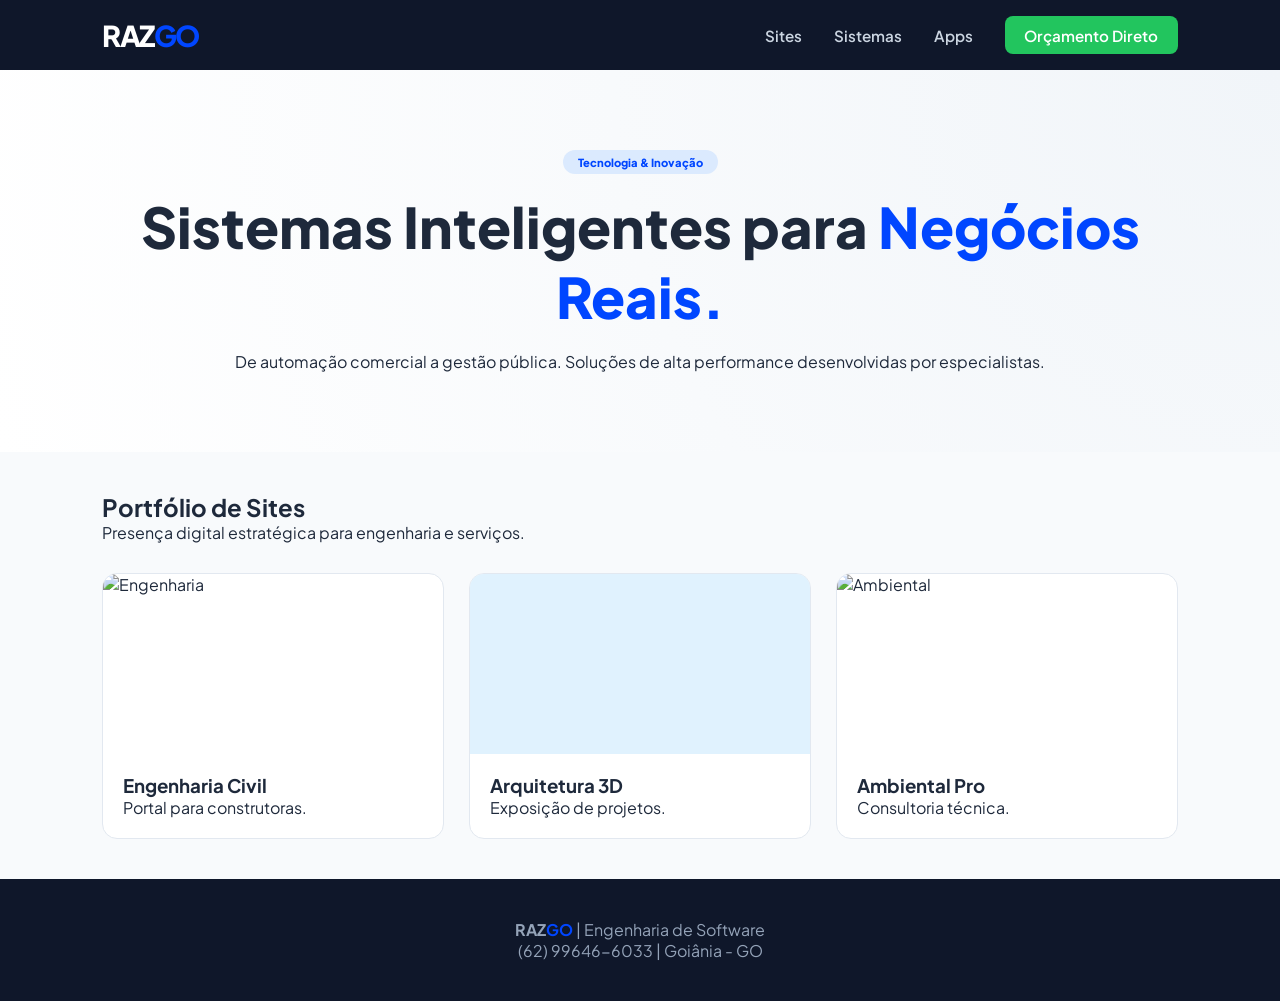
==== index.html @ 787a382e "feat: initial release RAZGO portal com logo branco/azul e menu mobile" ====
<!DOCTYPE html>
<html lang="pt-br">
<head>
    <meta charset="UTF-8">
    <meta name="viewport" content="width=device-width, initial-scale=1.0">
    <title>RAZGO | Engenharia de Software & Soluções Digitais</title>
    
    <link rel="stylesheet" href="style.css">
    <link href="https://fonts.googleapis.com/css2?family=Plus+Jakarta+Sans:wght@400;700;800&display=swap" rel="stylesheet">
    <link rel="icon" type="image/svg+xml" href="favicon.svg">
    <script src="https://unpkg.com/lucide@latest"></script>
</head>
<body>

    <div class="overlay" id="overlay"></div>

    <nav class="navbar">
        <div class="logo">RAZ<span>GO</span></div>
        
        <button class="menu-btn" id="menu-btn">
            <i data-lucide="menu"></i>
        </button>

        <div class="nav-links" id="nav-links">
            <a href="#sites">Sites</a>
            <a href="#sistemas">Sistemas</a>
            <a href="#apps">Apps</a>
            <a href="https://wa.me/5562996466033" target="_blank" class="btn-zap">Orçamento Direto</a>
        </div>
    </nav>

    <header class="hero">
        <div class="hero-content">
            <span class="badge">Tecnologia & Inovação</span>
            <h1>Sistemas Inteligentes para <span>Negócios Reais.</span></h1>
            <p>De automação comercial a gestão pública. Soluções de alta performance desenvolvidas por especialistas.</p>
        </div>
    </header>

    <main class="main-container">
        <section id="sites" class="section">
            <div class="section-header">
                <h2><i data-lucide="layout"></i> Portfólio de Sites</h2>
                <p>Presença digital estratégica para engenharia e serviços.</p>
            </div>
            <div class="portfolio-grid">
                <div class="card">
                    <div class="img-box"><img src="https://images.unsplash.com/photo-1541888946425-d81bb19480c5?w=600" alt="Engenharia"></div>
                    <div class="info"><h3>Engenharia Civil</h3><p>Portal para construtoras.</p></div>
                </div>
                <div class="card">
                    <div class="img-box" style="background: #e0f2fe; display:grid; place-items:center;">
                        <i data-lucide="box" style="width:60px; height:60px; color:#0046ff; opacity:0.5;"></i>
                    </div>
                    <div class="info"><h3>Arquitetura 3D</h3><p>Exposição de projetos.</p></div>
                </div>
                <div class="card">
                    <div class="img-box"><img src="https://images.unsplash.com/photo-1464822759023-fed622ff2c3b?w=600" alt="Ambiental"></div>
                    <div class="info"><h3>Ambiental Pro</h3><p>Consultoria técnica.</p></div>
                </div>
            </div>
        </section>
    </main>

    <footer class="footer">
        <p><strong>RAZ<span>GO</span></strong> | Engenharia de Software</p>
        <p>(62) 99646-6033 | Goiânia - GO</p>
    </footer>

    <script src="script.js"></script>
</body>
</html>
---- style.css ----
:root {
    --primary: #0046ff;      /* Azul GO */
    --nav-bg: #0f172a;       /* Fundo Escuro para o RAZ Branco */
    --white: #ffffff;
    --bg: #f8fafc;
    --text: #1e293b;
    --text-light: #64748b;
}

* {
    margin: 0; padding: 0; box-sizing: border-box;
    font-family: 'Plus Jakarta Sans', sans-serif;
}

body { background: var(--bg); color: var(--text); overflow-x: hidden; }

/* Navbar */
.navbar {
    display: flex; justify-content: space-between; align-items: center;
    padding: 1rem 8%; background: var(--nav-bg);
    position: sticky; top: 0; z-index: 1000;
}

.logo {
    font-weight: 800; font-size: 1.8rem; letter-spacing: -1.5px;
    color: var(--white); /* RAZ em Branco */
}

.logo span { color: var(--primary); } /* GO em Azul */

.nav-links { display: flex; align-items: center; gap: 2rem; }

.nav-links a {
    text-decoration: none; color: #cbd5e1;
    font-weight: 600; font-size: 0.95rem; transition: 0.3s;
}

.nav-links a:hover { color: var(--white); }

.btn-zap {
    background: #22c55e !important; color: white !important;
    padding: 0.6rem 1.2rem; border-radius: 8px;
}

.menu-btn {
    display: none; background: none; border: none;
    color: white; cursor: pointer;
}

/* Hero */
.hero {
    padding: 80px 8%; text-align: center;
    background: radial-gradient(circle at top right, #f1f5f9, #ffffff);
}

.badge {
    background: #dbeafe; color: var(--primary);
    padding: 5px 15px; border-radius: 20px; font-size: 0.7rem; font-weight: 800;
}

.hero h1 { font-size: clamp(2rem, 5vw, 3.5rem); margin: 20px 0; font-weight: 800; }
.hero h1 span { color: var(--primary); }

/* Portfólio */
.main-container { padding: 40px 8%; }
.portfolio-grid {
    display: grid; grid-template-columns: repeat(auto-fill, minmax(280px, 1fr));
    gap: 25px; margin-top: 30px;
}

.card {
    background: white; border-radius: 15px; overflow: hidden;
    border: 1px solid #e2e8f0; transition: 0.3s;
}

.card:hover { transform: translateY(-10px); box-shadow: 0 20px 25px -5px rgba(0,0,0,0.1); }
.img-box { height: 180px; width: 100%; }
.img-box img { width: 100%; height: 100%; object-fit: cover; }
.info { padding: 20px; }

/* Footer */
.footer { background: var(--nav-bg); color: #94a3b8; text-align: center; padding: 40px; }
.footer span { color: var(--primary); }

/* Mobile */
@media (max-width: 768px) {
    .menu-btn { display: block; }
    .nav-links {
        position: fixed; right: -100%; top: 0; height: 100vh;
        width: 70%; background: var(--nav-bg);
        flex-direction: column; justify-content: center;
        transition: 0.4s; z-index: 1001;
    }
    .nav-links.active { right: 0; }
    .overlay.active {
        display: block; position: fixed; top: 0; left: 0;
        width: 100%; height: 100%; background: rgba(0,0,0,0.6); z-index: 1000;
    }
}
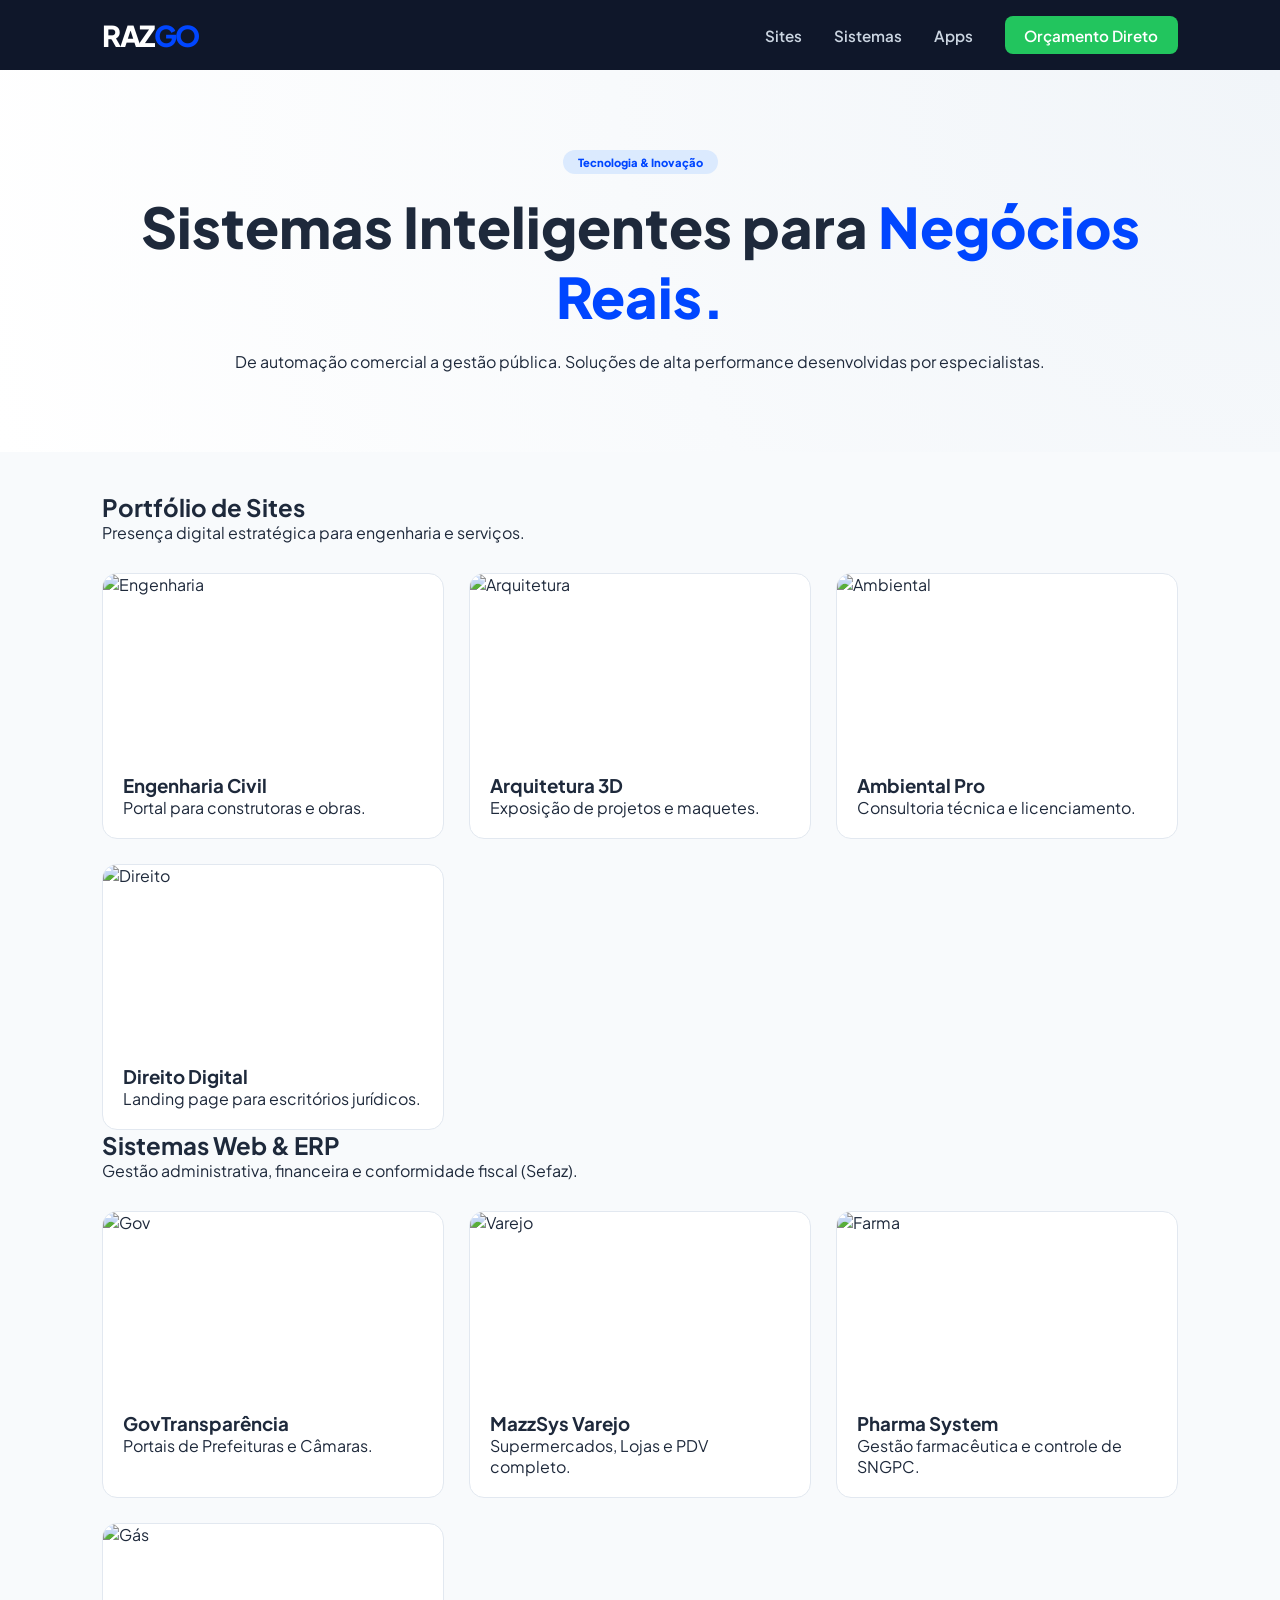
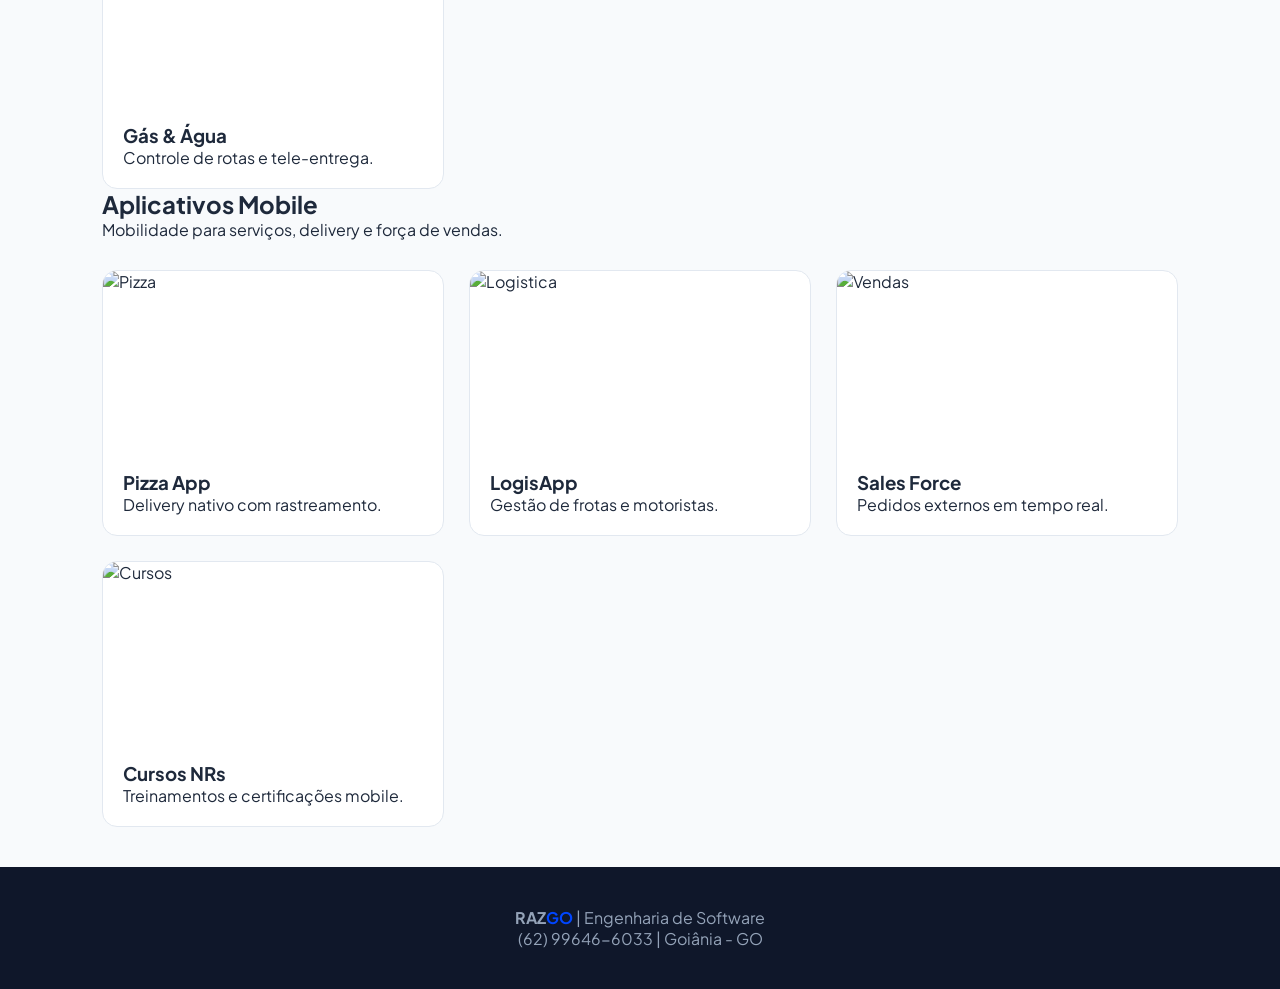
==== commit 2d008756: "Adiciona seções completas de Sites, Sistemas e Apps com menu funcional" ====
--- a/index.html
+++ b/index.html
@@ -38,6 +38,7 @@
     </header>
 
     <main class="main-container">
+        
         <section id="sites" class="section">
             <div class="section-header">
                 <h2><i data-lucide="layout"></i> Portfólio de Sites</h2>
@@ -46,20 +47,73 @@
             <div class="portfolio-grid">
                 <div class="card">
                     <div class="img-box"><img src="https://images.unsplash.com/photo-1541888946425-d81bb19480c5?w=600" alt="Engenharia"></div>
-                    <div class="info"><h3>Engenharia Civil</h3><p>Portal para construtoras.</p></div>
+                    <div class="info"><h3>Engenharia Civil</h3><p>Portal para construtoras e obras.</p></div>
                 </div>
                 <div class="card">
-                    <div class="img-box" style="background: #e0f2fe; display:grid; place-items:center;">
-                        <i data-lucide="box" style="width:60px; height:60px; color:#0046ff; opacity:0.5;"></i>
-                    </div>
-                    <div class="info"><h3>Arquitetura 3D</h3><p>Exposição de projetos.</p></div>
+                    <div class="img-box"><img src="https://images.unsplash.com/photo-1503387762-592dee58c460?w=600" alt="Arquitetura"></div>
+                    <div class="info"><h3>Arquitetura 3D</h3><p>Exposição de projetos e maquetes.</p></div>
                 </div>
                 <div class="card">
                     <div class="img-box"><img src="https://images.unsplash.com/photo-1464822759023-fed622ff2c3b?w=600" alt="Ambiental"></div>
-                    <div class="info"><h3>Ambiental Pro</h3><p>Consultoria técnica.</p></div>
+                    <div class="info"><h3>Ambiental Pro</h3><p>Consultoria técnica e licenciamento.</p></div>
+                </div>
+                <div class="card">
+                    <div class="img-box"><img src="https://images.unsplash.com/photo-1589829545856-d10d557cf95f?w=600" alt="Direito"></div>
+                    <div class="info"><h3>Direito Digital</h3><p>Landing page para escritórios jurídicos.</p></div>
                 </div>
             </div>
         </section>
+
+        <section id="sistemas" class="section">
+            <div class="section-header">
+                <h2><i data-lucide="monitor"></i> Sistemas Web & ERP</h2>
+                <p>Gestão administrativa, financeira e conformidade fiscal (Sefaz).</p>
+            </div>
+            <div class="portfolio-grid">
+                <div class="card special">
+                    <div class="img-box"><img src="https://images.unsplash.com/photo-1450101499163-c8848c66ca85?w=600" alt="Gov"></div>
+                    <div class="info"><h3>GovTransparência</h3><p>Portais de Prefeituras e Câmaras.</p></div>
+                </div>
+                <div class="card">
+                    <div class="img-box"><img src="https://images.unsplash.com/photo-1542838132-92c53300491e?w=600" alt="Varejo"></div>
+                    <div class="info"><h3>MazzSys Varejo</h3><p>Supermercados, Lojas e PDV completo.</p></div>
+                </div>
+                <div class="card">
+                    <div class="img-box"><img src="https://images.unsplash.com/photo-1586015555751-63bb77f4322a?w=600" alt="Farma"></div>
+                    <div class="info"><h3>Pharma System</h3><p>Gestão farmacêutica e controle de SNGPC.</p></div>
+                </div>
+                <div class="card">
+                    <div class="img-box"><img src="https://images.unsplash.com/photo-1581092160562-40aa08e78837?w=600" alt="Gás"></div>
+                    <div class="info"><h3>Gás & Água</h3><p>Controle de rotas e tele-entrega.</p></div>
+                </div>
+            </div>
+        </section>
+
+        <section id="apps" class="section">
+            <div class="section-header">
+                <h2><i data-lucide="smartphone"></i> Aplicativos Mobile</h2>
+                <p>Mobilidade para serviços, delivery e força de vendas.</p>
+            </div>
+            <div class="portfolio-grid">
+                <div class="card">
+                    <div class="img-box"><img src="https://images.unsplash.com/photo-1565299624946-b28f40a0ae38?w=600" alt="Pizza"></div>
+                    <div class="info"><h3>Pizza App</h3><p>Delivery nativo com rastreamento.</p></div>
+                </div>
+                <div class="card">
+                    <div class="img-box"><img src="https://images.unsplash.com/photo-1519003722824-194d4455a60c?w=600" alt="Logistica"></div>
+                    <div class="info"><h3>LogisApp</h3><p>Gestão de frotas e motoristas.</p></div>
+                </div>
+                <div class="card">
+                    <div class="img-box"><img src="https://images.unsplash.com/photo-1460925895917-afdab827c52f?w=600" alt="Vendas"></div>
+                    <div class="info"><h3>Sales Force</h3><p>Pedidos externos em tempo real.</p></div>
+                </div>
+                <div class="card">
+                    <div class="img-box"><img src="https://images.unsplash.com/photo-1516321318423-f06f85e504b3?w=500" alt="Cursos"></div>
+                    <div class="info"><h3>Cursos NRs</h3><p>Treinamentos e certificações mobile.</p></div>
+                </div>
+            </div>
+        </section>
+
     </main>
 
     <footer class="footer">
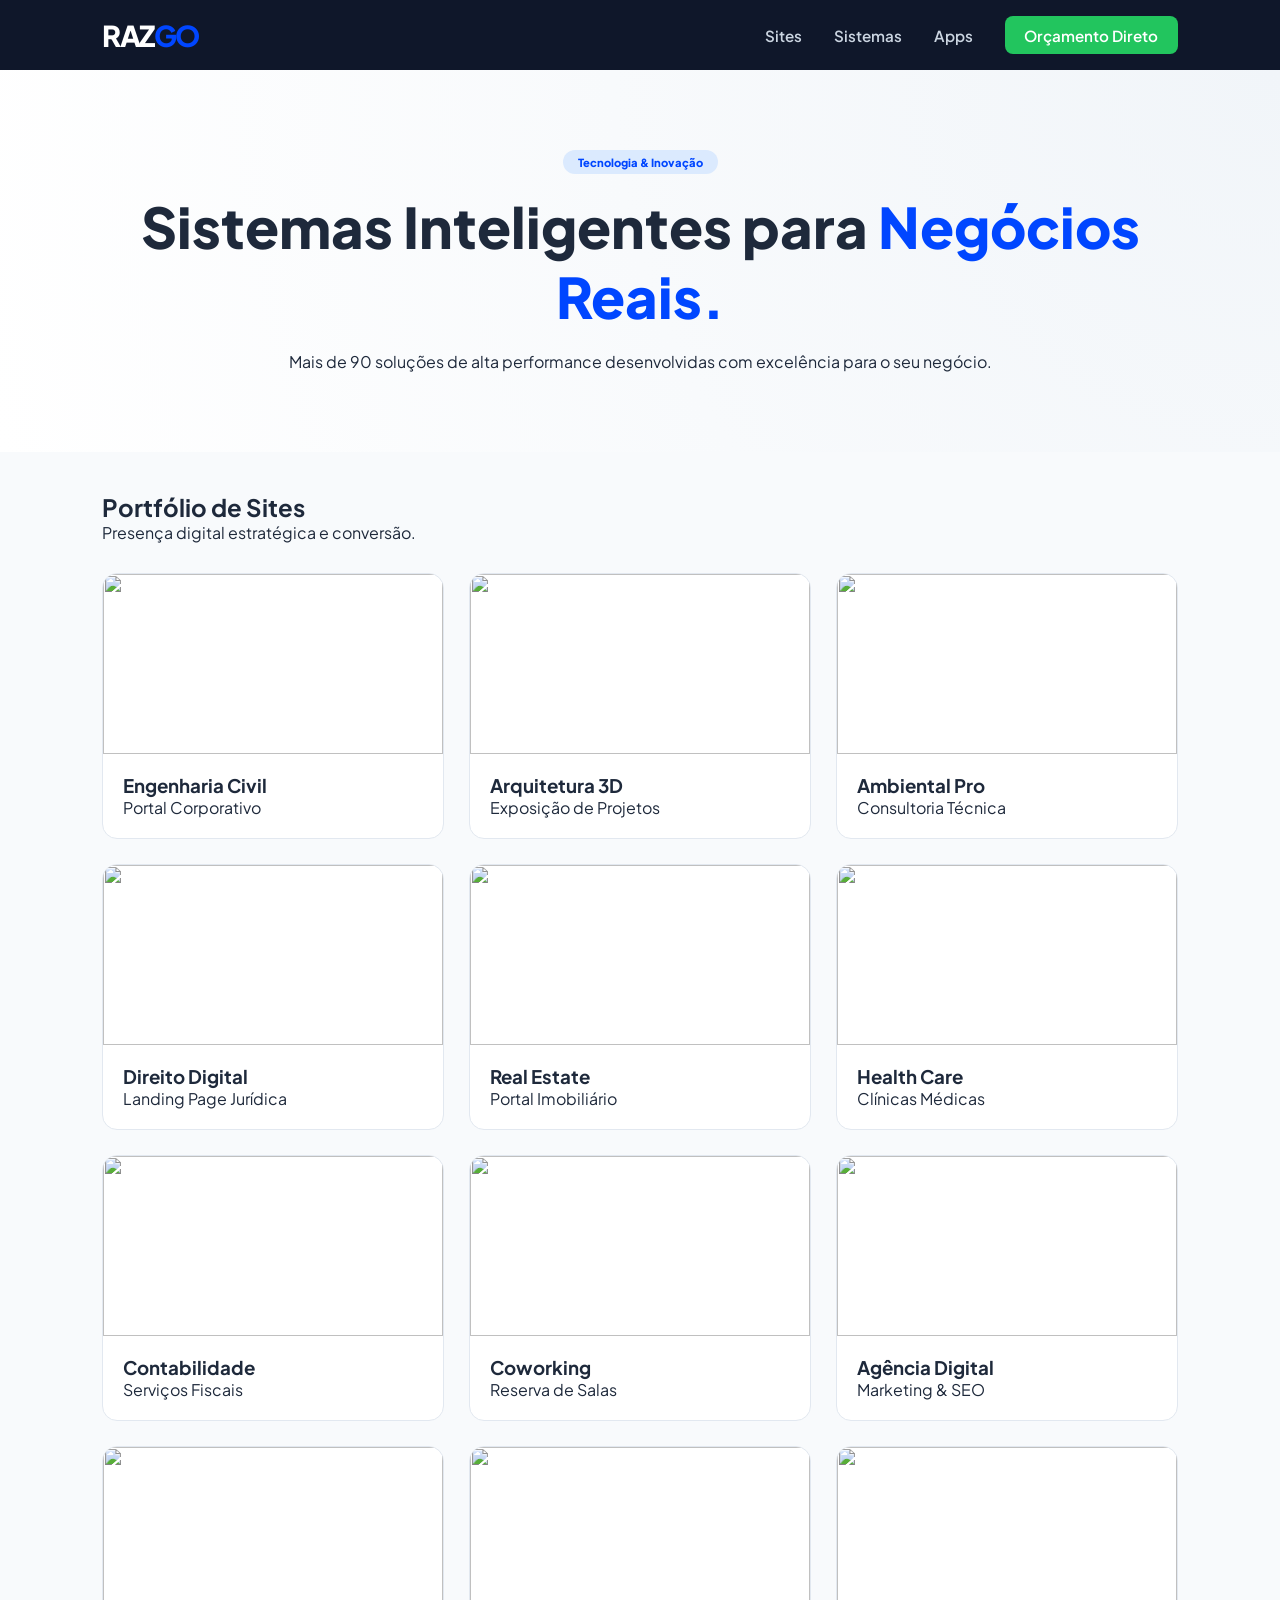
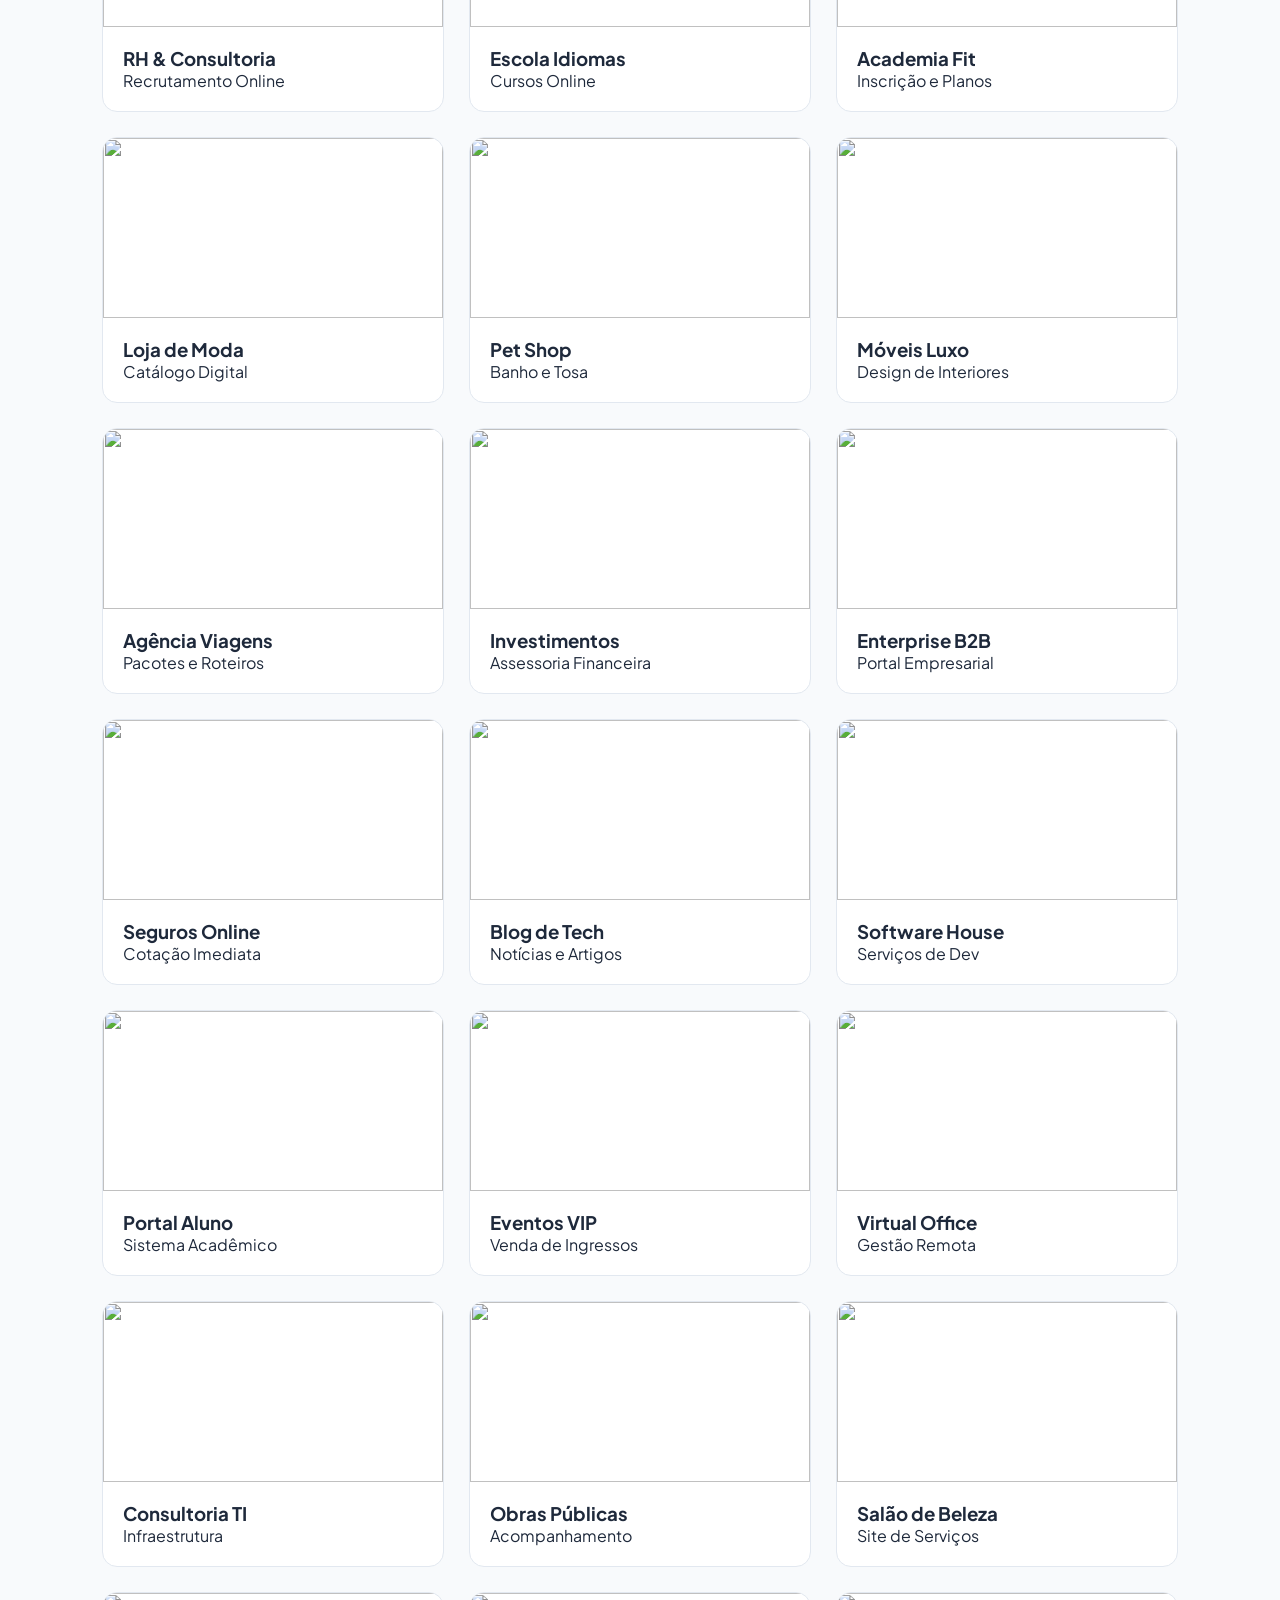
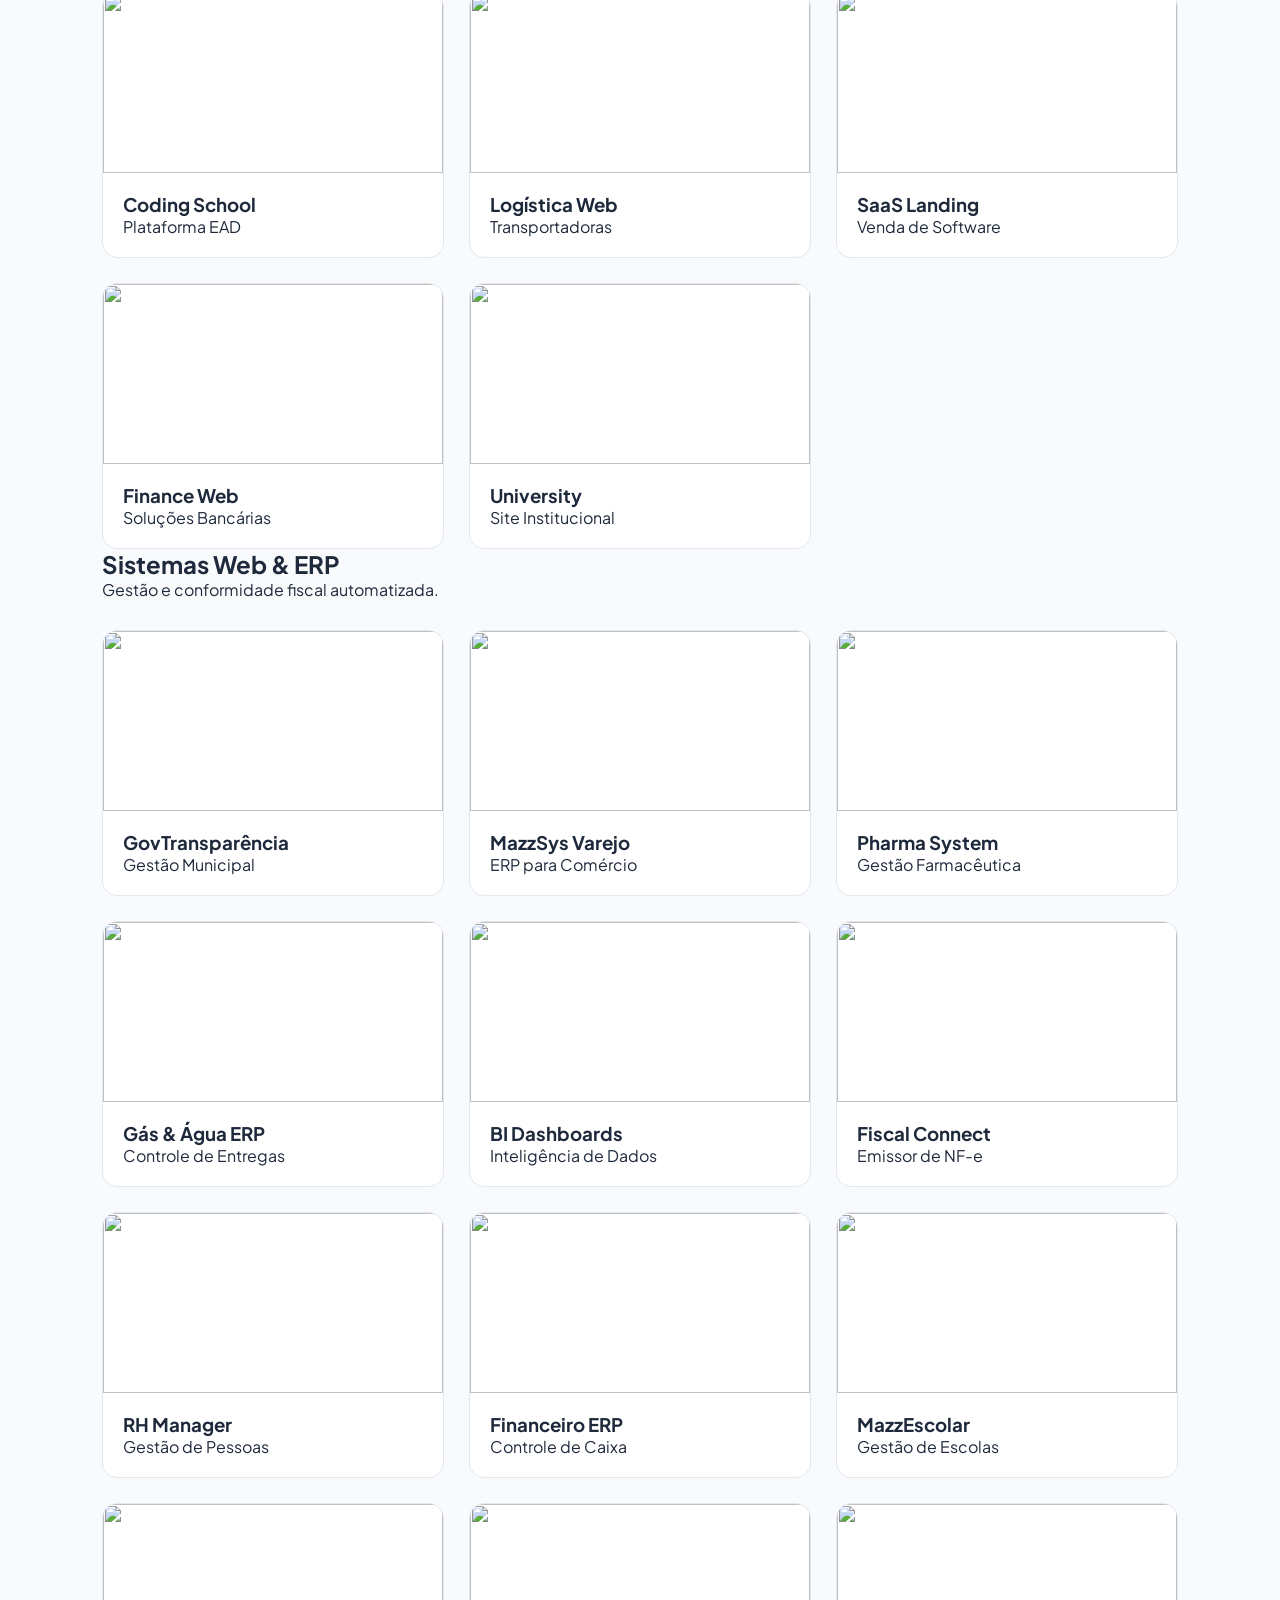
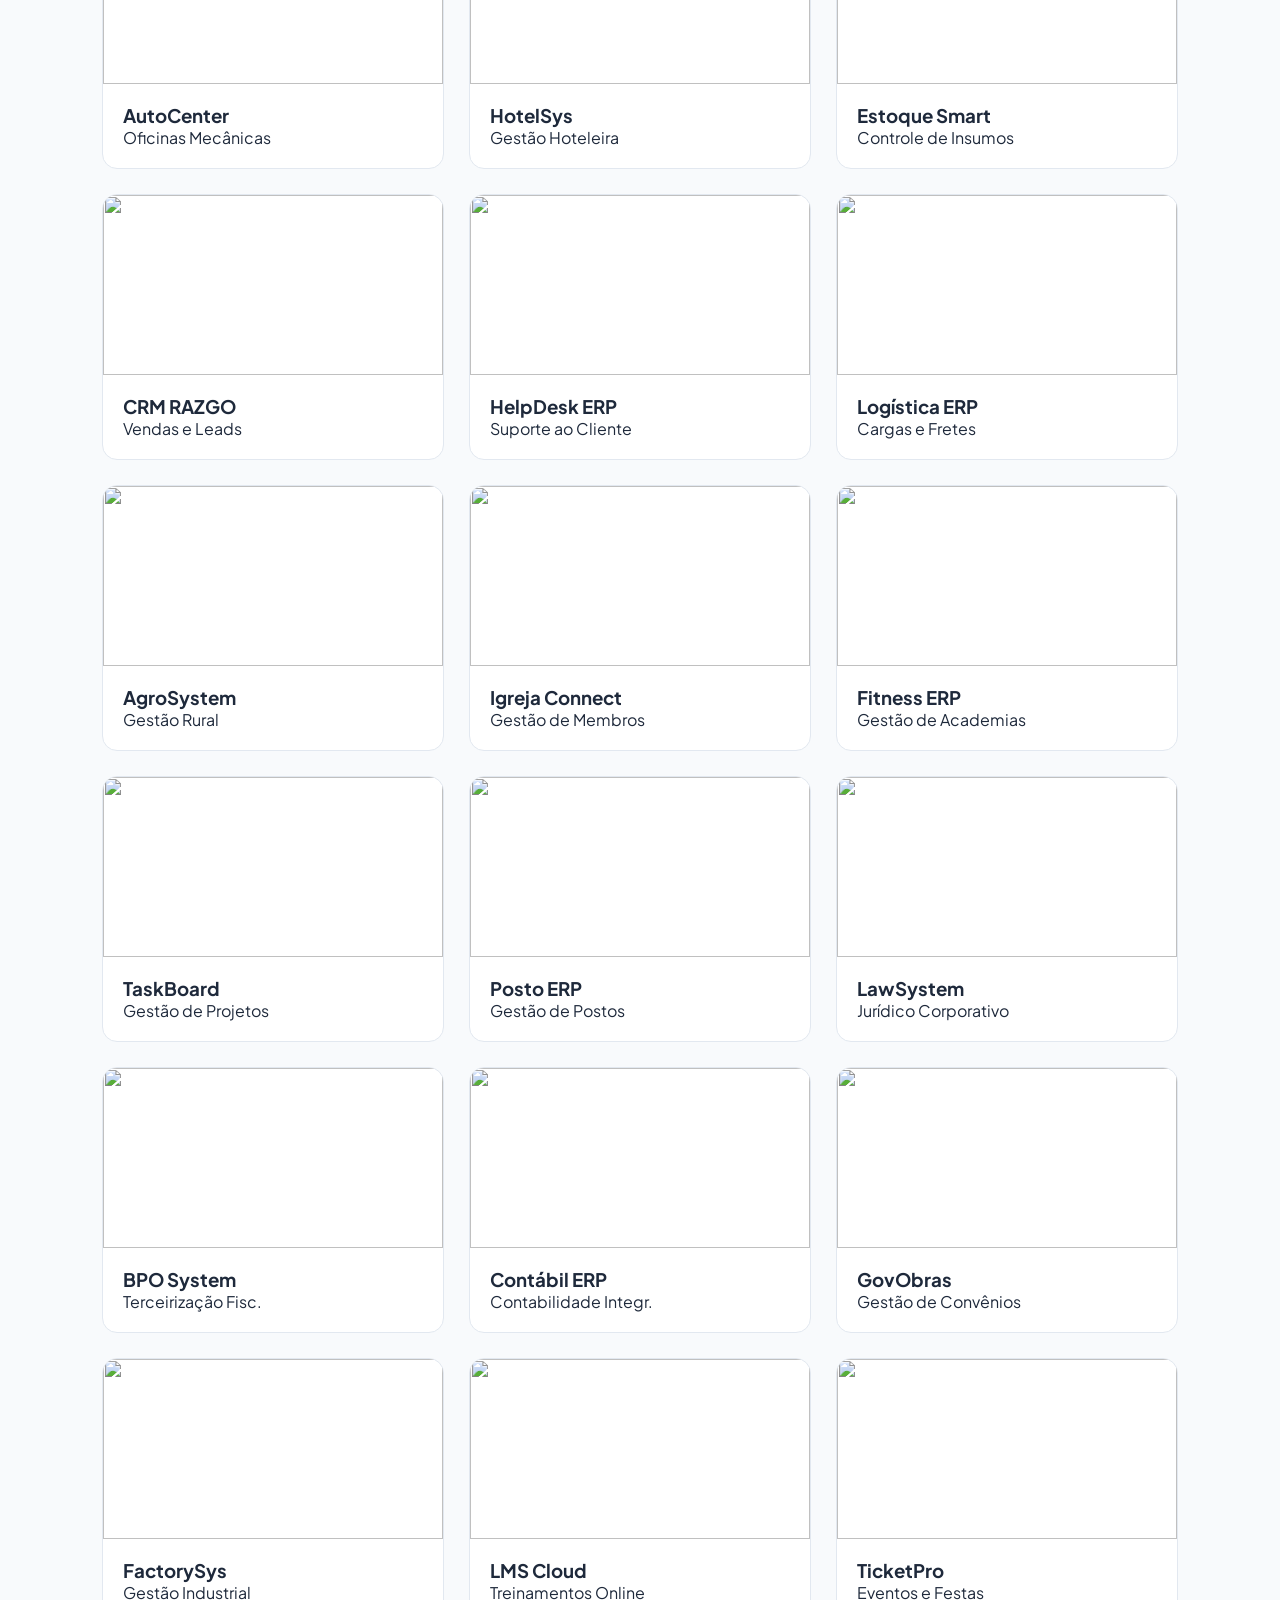
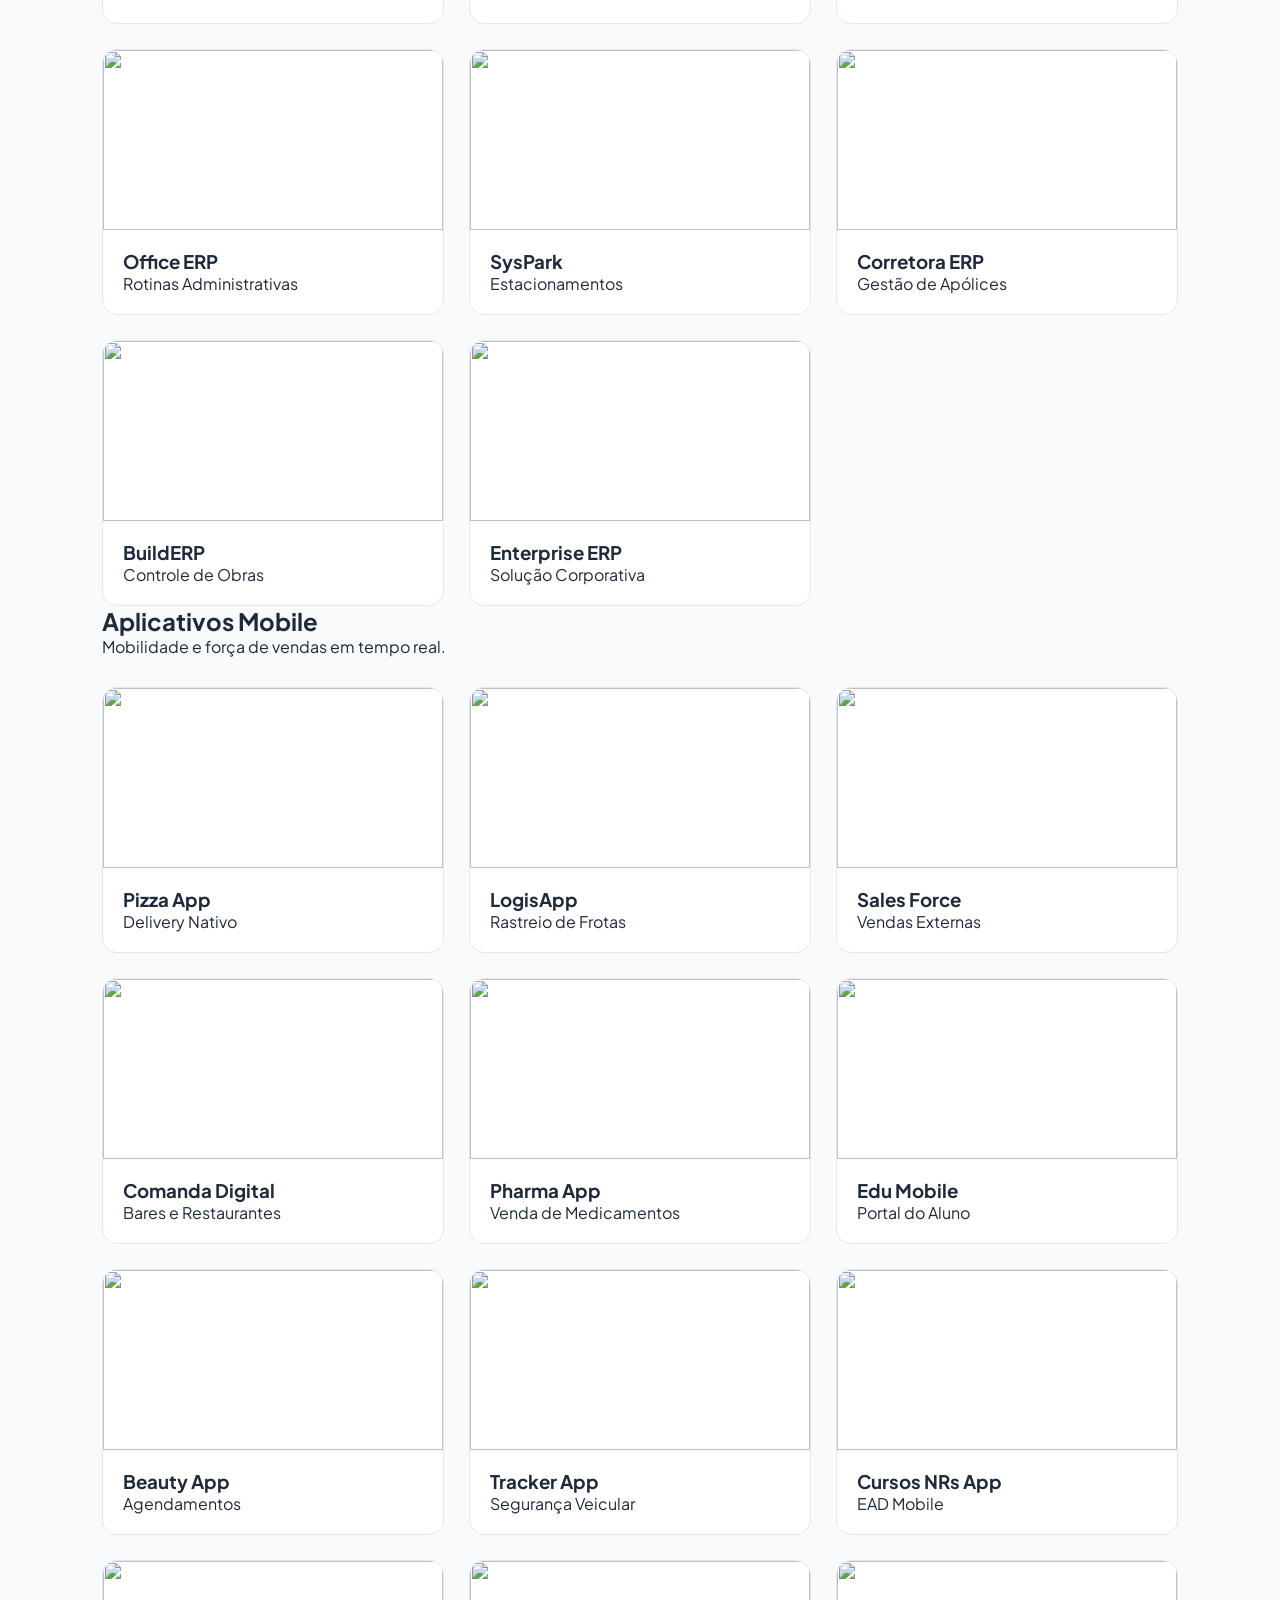
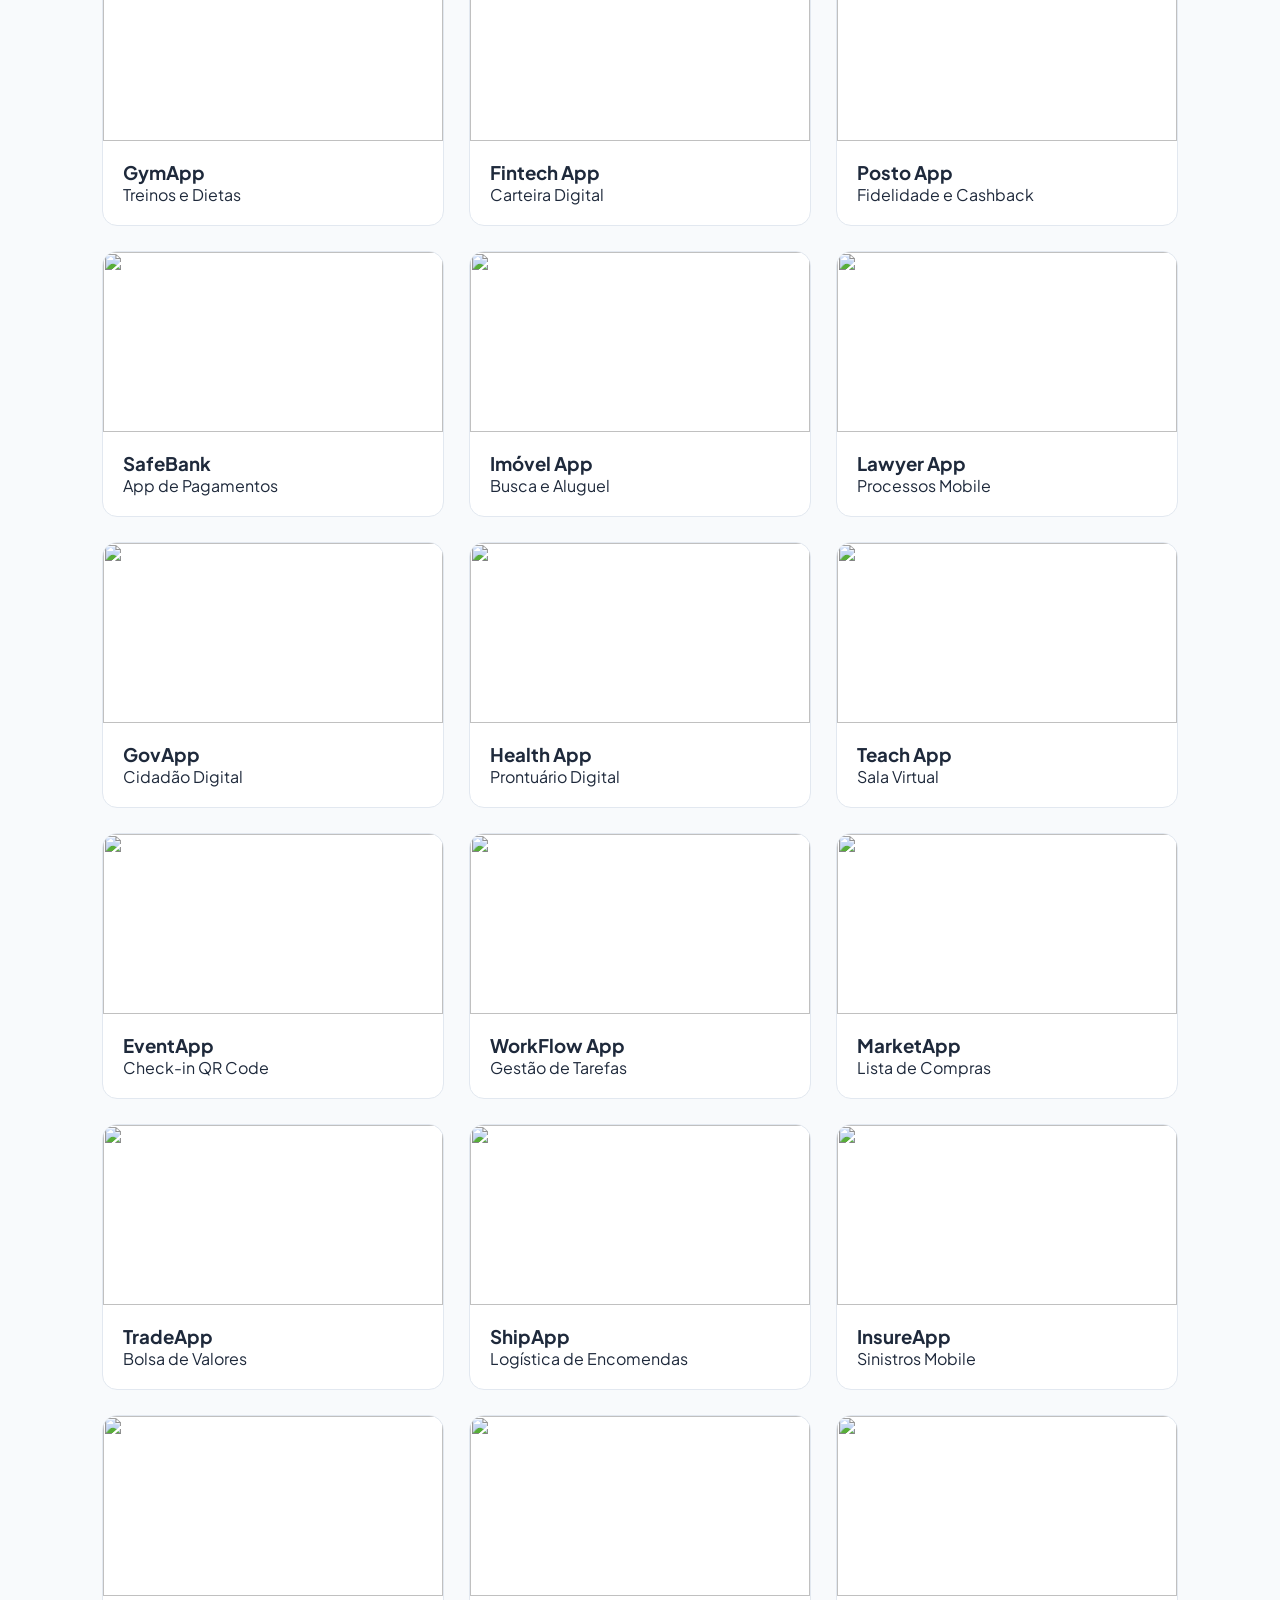
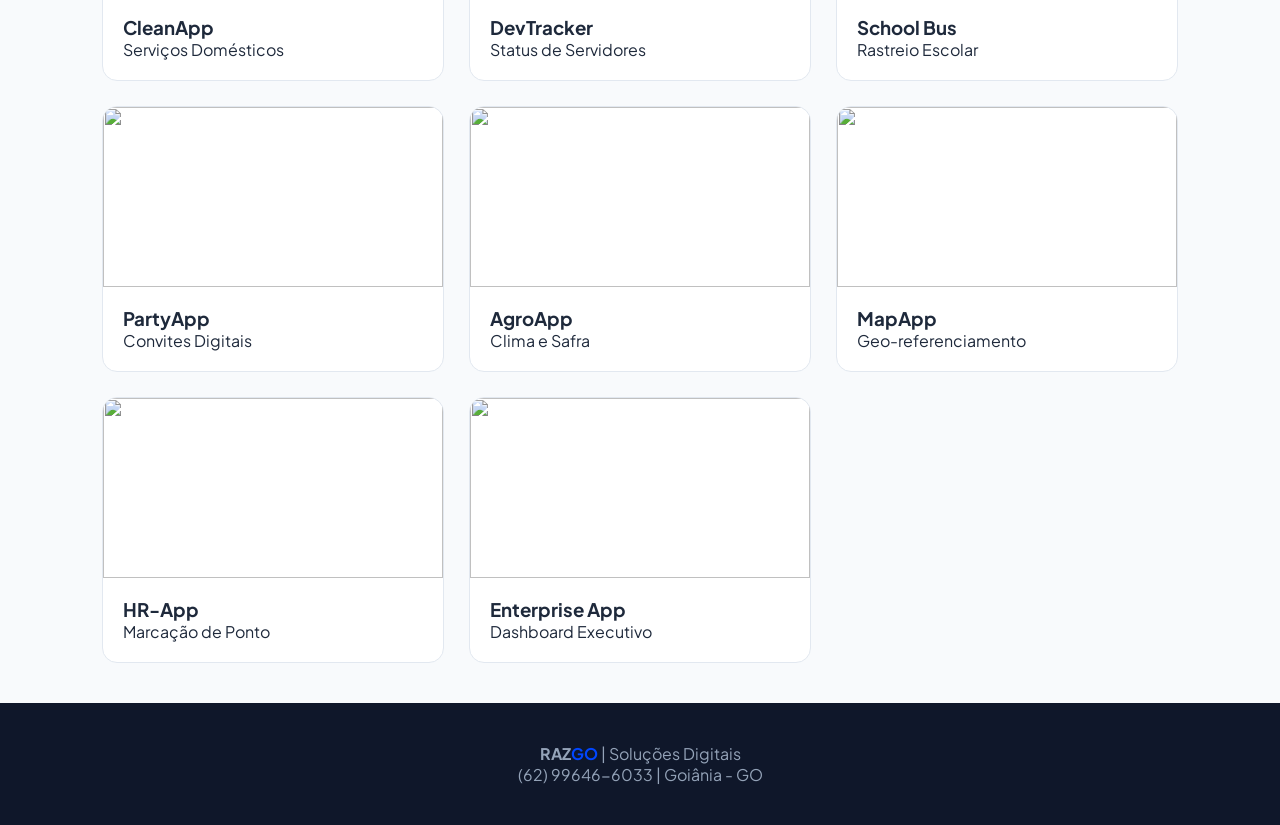
==== commit 95a75eb9: "Finalizado: 96 modelos com otimização de imagem" ====
--- a/index.html
+++ b/index.html
@@ -3,11 +3,10 @@
 <head>
     <meta charset="UTF-8">
     <meta name="viewport" content="width=device-width, initial-scale=1.0">
-    <title>RAZGO | Engenharia de Software & Soluções Digitais</title>
-    
+    <title>RAZGO | Soluções Digitais</title>
     <link rel="stylesheet" href="style.css">
     <link href="https://fonts.googleapis.com/css2?family=Plus+Jakarta+Sans:wght@400;700;800&display=swap" rel="stylesheet">
-    <link rel="icon" type="image/svg+xml" href="favicon.svg">
+    <link rel="icon" type="image/svg+xml" href="favicon.svg?v=2">
     <script src="https://unpkg.com/lucide@latest"></script>
 </head>
 <body>
@@ -16,11 +15,7 @@
 
     <nav class="navbar">
         <div class="logo">RAZ<span>GO</span></div>
-        
-        <button class="menu-btn" id="menu-btn">
-            <i data-lucide="menu"></i>
-        </button>
-
+        <button class="menu-btn" id="menu-btn"><i data-lucide="menu"></i></button>
         <div class="nav-links" id="nav-links">
             <a href="#sites">Sites</a>
             <a href="#sistemas">Sistemas</a>
@@ -33,7 +28,7 @@
         <div class="hero-content">
             <span class="badge">Tecnologia & Inovação</span>
             <h1>Sistemas Inteligentes para <span>Negócios Reais.</span></h1>
-            <p>De automação comercial a gestão pública. Soluções de alta performance desenvolvidas por especialistas.</p>
+            <p>Mais de 90 soluções de alta performance desenvolvidas com excelência para o seu negócio.</p>
         </div>
     </header>
 
@@ -42,82 +37,130 @@
         <section id="sites" class="section">
             <div class="section-header">
                 <h2><i data-lucide="layout"></i> Portfólio de Sites</h2>
-                <p>Presença digital estratégica para engenharia e serviços.</p>
+                <p>Presença digital estratégica e conversão.</p>
             </div>
             <div class="portfolio-grid">
-                <div class="card">
-                    <div class="img-box"><img src="https://images.unsplash.com/photo-1541888946425-d81bb19480c5?w=600" alt="Engenharia"></div>
-                    <div class="info"><h3>Engenharia Civil</h3><p>Portal para construtoras e obras.</p></div>
-                </div>
-                <div class="card">
-                    <div class="img-box"><img src="https://images.unsplash.com/photo-1503387762-592dee58c460?w=600" alt="Arquitetura"></div>
-                    <div class="info"><h3>Arquitetura 3D</h3><p>Exposição de projetos e maquetes.</p></div>
-                </div>
-                <div class="card">
-                    <div class="img-box"><img src="https://images.unsplash.com/photo-1464822759023-fed622ff2c3b?w=600" alt="Ambiental"></div>
-                    <div class="info"><h3>Ambiental Pro</h3><p>Consultoria técnica e licenciamento.</p></div>
-                </div>
-                <div class="card">
-                    <div class="img-box"><img src="https://images.unsplash.com/photo-1589829545856-d10d557cf95f?w=600" alt="Direito"></div>
-                    <div class="info"><h3>Direito Digital</h3><p>Landing page para escritórios jurídicos.</p></div>
-                </div>
+                <div class="card"><div class="img-box"><img src="https://images.unsplash.com/photo-1460925895917-afdab827c52f?auto=format&fit=crop&w=500&q=60" loading="lazy"></div><div class="info"><h3>Engenharia Civil</h3><p>Portal Corporativo</p></div></div>
+                <div class="card"><div class="img-box"><img src="https://images.unsplash.com/photo-1503387762-592dee58c460?auto=format&fit=crop&w=500&q=60" loading="lazy"></div><div class="info"><h3>Arquitetura 3D</h3><p>Exposição de Projetos</p></div></div>
+                <div class="card"><div class="img-box"><img src="https://images.unsplash.com/photo-1581094794329-c8112a89af12?auto=format&fit=crop&w=500&q=60" loading="lazy"></div><div class="info"><h3>Ambiental Pro</h3><p>Consultoria Técnica</p></div></div>
+                <div class="card"><div class="img-box"><img src="https://images.unsplash.com/photo-1589829545856-d10d557cf95f?auto=format&fit=crop&w=500&q=60" loading="lazy"></div><div class="info"><h3>Direito Digital</h3><p>Landing Page Jurídica</p></div></div>
+                <div class="card"><div class="img-box"><img src="https://images.unsplash.com/photo-1560518883-ce09059eeffa?auto=format&fit=crop&w=500&q=60" loading="lazy"></div><div class="info"><h3>Real Estate</h3><p>Portal Imobiliário</p></div></div>
+                <div class="card"><div class="img-box"><img src="https://images.unsplash.com/photo-1519494026892-80bbd2d6fd0d?auto=format&fit=crop&w=500&q=60" loading="lazy"></div><div class="info"><h3>Health Care</h3><p>Clínicas Médicas</p></div></div>
+                <div class="card"><div class="img-box"><img src="https://images.unsplash.com/photo-1454165833767-027ffea9e77b?auto=format&fit=crop&w=500&q=60" loading="lazy"></div><div class="info"><h3>Contabilidade</h3><p>Serviços Fiscais</p></div></div>
+                <div class="card"><div class="img-box"><img src="https://images.unsplash.com/photo-1497366216548-37526070297c?auto=format&fit=crop&w=500&q=60" loading="lazy"></div><div class="info"><h3>Coworking</h3><p>Reserva de Salas</p></div></div>
+                <div class="card"><div class="img-box"><img src="https://images.unsplash.com/photo-1556761175-b413da4baf72?auto=format&fit=crop&w=500&q=60" loading="lazy"></div><div class="info"><h3>Agência Digital</h3><p>Marketing & SEO</p></div></div>
+                <div class="card"><div class="img-box"><img src="https://images.unsplash.com/photo-1521791136366-398517526ed8?auto=format&fit=crop&w=500&q=60" loading="lazy"></div><div class="info"><h3>RH & Consultoria</h3><p>Recrutamento Online</p></div></div>
+                <div class="card"><div class="img-box"><img src="https://images.unsplash.com/photo-1517245386807-bb43f82c33c4?auto=format&fit=crop&w=500&q=60" loading="lazy"></div><div class="info"><h3>Escola Idiomas</h3><p>Cursos Online</p></div></div>
+                <div class="card"><div class="img-box"><img src="https://images.unsplash.com/photo-1534438327276-14e5300c3a48?auto=format&fit=crop&w=500&q=60" loading="lazy"></div><div class="info"><h3>Academia Fit</h3><p>Inscrição e Planos</p></div></div>
+                <div class="card"><div class="img-box"><img src="https://images.unsplash.com/photo-1551288049-bbbda5366392?auto=format&fit=crop&w=500&q=60" loading="lazy"></div><div class="info"><h3>Loja de Moda</h3><p>Catálogo Digital</p></div></div>
+                <div class="card"><div class="img-box"><img src="https://images.unsplash.com/photo-1472851294608-062f824d29cc?auto=format&fit=crop&w=500&q=60" loading="lazy"></div><div class="info"><h3>Pet Shop</h3><p>Banho e Tosa</p></div></div>
+                <div class="card"><div class="img-box"><img src="https://images.unsplash.com/photo-1441986300917-64674bd600d8?auto=format&fit=crop&w=500&q=60" loading="lazy"></div><div class="info"><h3>Móveis Luxo</h3><p>Design de Interiores</p></div></div>
+                <div class="card"><div class="img-box"><img src="https://images.unsplash.com/photo-1556155092-490a1ba16284?auto=format&fit=crop&w=500&q=60" loading="lazy"></div><div class="info"><h3>Agência Viagens</h3><p>Pacotes e Roteiros</p></div></div>
+                <div class="card"><div class="img-box"><img src="https://images.unsplash.com/photo-1542744173-8e7e53415bb0?auto=format&fit=crop&w=500&q=60" loading="lazy"></div><div class="info"><h3>Investimentos</h3><p>Assessoria Financeira</p></div></div>
+                <div class="card"><div class="img-box"><img src="https://images.unsplash.com/photo-1486406146926-c627a92ad1ab?auto=format&fit=crop&w=500&q=60" loading="lazy"></div><div class="info"><h3>Enterprise B2B</h3><p>Portal Empresarial</p></div></div>
+                <div class="card"><div class="img-box"><img src="https://images.unsplash.com/photo-1554224155-6726b3ff858f?auto=format&fit=crop&w=500&q=60" loading="lazy"></div><div class="info"><h3>Seguros Online</h3><p>Cotação Imediata</p></div></div>
+                <div class="card"><div class="img-box"><img src="https://images.unsplash.com/photo-1504384308090-c894fdcc538d?auto=format&fit=crop&w=500&q=60" loading="lazy"></div><div class="info"><h3>Blog de Tech</h3><p>Notícias e Artigos</p></div></div>
+                <div class="card"><div class="img-box"><img src="https://images.unsplash.com/photo-1551434678-e076c223a692?auto=format&fit=crop&w=500&q=60" loading="lazy"></div><div class="info"><h3>Software House</h3><p>Serviços de Dev</p></div></div>
+                <div class="card"><div class="img-box"><img src="https://images.unsplash.com/photo-1522202176988-66273c2fd55f?auto=format&fit=crop&w=500&q=60" loading="lazy"></div><div class="info"><h3>Portal Aluno</h3><p>Sistema Acadêmico</p></div></div>
+                <div class="card"><div class="img-box"><img src="https://images.unsplash.com/photo-1517048676732-d65bc937f952?auto=format&fit=crop&w=500&q=60" loading="lazy"></div><div class="info"><h3>Eventos VIP</h3><p>Venda de Ingressos</p></div></div>
+                <div class="card"><div class="img-box"><img src="https://images.unsplash.com/photo-1497215728101-856f4ea42174?auto=format&fit=crop&w=500&q=60" loading="lazy"></div><div class="info"><h3>Virtual Office</h3><p>Gestão Remota</p></div></div>
+                <div class="card"><div class="img-box"><img src="https://images.unsplash.com/photo-1557804506-669a67965ba0?auto=format&fit=crop&w=500&q=60" loading="lazy"></div><div class="info"><h3>Consultoria TI</h3><p>Infraestrutura</p></div></div>
+                <div class="card"><div class="img-box"><img src="https://images.unsplash.com/photo-1541888946425-d81bb19480c5?auto=format&fit=crop&w=500&q=60" loading="lazy"></div><div class="info"><h3>Obras Públicas</h3><p>Acompanhamento</p></div></div>
+                <div class="card"><div class="img-box"><img src="https://images.unsplash.com/photo-1507925921958-8a62f3d1a50d?auto=format&fit=crop&w=500&q=60" loading="lazy"></div><div class="info"><h3>Salão de Beleza</h3><p>Site de Serviços</p></div></div>
+                <div class="card"><div class="img-box"><img src="https://images.unsplash.com/photo-1555066931-4365d14bab8c?auto=format&fit=crop&w=500&q=60" loading="lazy"></div><div class="info"><h3>Coding School</h3><p>Plataforma EAD</p></div></div>
+                <div class="card"><div class="img-box"><img src="https://images.unsplash.com/photo-1563986768609-322da13575f3?auto=format&fit=crop&w=500&q=60" loading="lazy"></div><div class="info"><h3>Logística Web</h3><p>Transportadoras</p></div></div>
+                <div class="card"><div class="img-box"><img src="https://images.unsplash.com/photo-1556742044-3c52d6e88c62?auto=format&fit=crop&w=500&q=60" loading="lazy"></div><div class="info"><h3>SaaS Landing</h3><p>Venda de Software</p></div></div>
+                <div class="card"><div class="img-box"><img src="https://images.unsplash.com/photo-1542744173-8e7e53415bb0?auto=format&fit=crop&w=500&q=60" loading="lazy"></div><div class="info"><h3>Finance Web</h3><p>Soluções Bancárias</p></div></div>
+                <div class="card"><div class="img-box"><img src="https://images.unsplash.com/photo-152202176988-66273c2fd55f?auto=format&fit=crop&w=500&q=60" loading="lazy"></div><div class="info"><h3>University</h3><p>Site Institucional</p></div></div>
             </div>
         </section>
 
         <section id="sistemas" class="section">
             <div class="section-header">
                 <h2><i data-lucide="monitor"></i> Sistemas Web & ERP</h2>
-                <p>Gestão administrativa, financeira e conformidade fiscal (Sefaz).</p>
+                <p>Gestão e conformidade fiscal automatizada.</p>
             </div>
             <div class="portfolio-grid">
-                <div class="card special">
-                    <div class="img-box"><img src="https://images.unsplash.com/photo-1450101499163-c8848c66ca85?w=600" alt="Gov"></div>
-                    <div class="info"><h3>GovTransparência</h3><p>Portais de Prefeituras e Câmaras.</p></div>
-                </div>
-                <div class="card">
-                    <div class="img-box"><img src="https://images.unsplash.com/photo-1542838132-92c53300491e?w=600" alt="Varejo"></div>
-                    <div class="info"><h3>MazzSys Varejo</h3><p>Supermercados, Lojas e PDV completo.</p></div>
-                </div>
-                <div class="card">
-                    <div class="img-box"><img src="https://images.unsplash.com/photo-1586015555751-63bb77f4322a?w=600" alt="Farma"></div>
-                    <div class="info"><h3>Pharma System</h3><p>Gestão farmacêutica e controle de SNGPC.</p></div>
-                </div>
-                <div class="card">
-                    <div class="img-box"><img src="https://images.unsplash.com/photo-1581092160562-40aa08e78837?w=600" alt="Gás"></div>
-                    <div class="info"><h3>Gás & Água</h3><p>Controle de rotas e tele-entrega.</p></div>
-                </div>
+                <div class="card special"><div class="img-box"><img src="https://images.unsplash.com/photo-1454165833767-027ffea9e77b?auto=format&fit=crop&w=500&q=60" loading="lazy"></div><div class="info"><h3>GovTransparência</h3><p>Gestão Municipal</p></div></div>
+                <div class="card"><div class="img-box"><img src="https://images.unsplash.com/photo-1556742044-3c52d6e88c62?auto=format&fit=crop&w=500&q=60" loading="lazy"></div><div class="info"><h3>MazzSys Varejo</h3><p>ERP para Comércio</p></div></div>
+                <div class="card"><div class="img-box"><img src="https://images.unsplash.com/photo-1586015555751-63bb77f4322a?auto=format&fit=crop&w=500&q=60" loading="lazy"></div><div class="info"><h3>Pharma System</h3><p>Gestão Farmacêutica</p></div></div>
+                <div class="card"><div class="img-box"><img src="https://images.unsplash.com/photo-1581092160562-40aa08e78837?auto=format&fit=crop&w=500&q=60" loading="lazy"></div><div class="info"><h3>Gás & Água ERP</h3><p>Controle de Entregas</p></div></div>
+                <div class="card"><div class="img-box"><img src="https://images.unsplash.com/photo-1504868584819-f8e905263543?auto=format&fit=crop&w=500&q=60" loading="lazy"></div><div class="info"><h3>BI Dashboards</h3><p>Inteligência de Dados</p></div></div>
+                <div class="card"><div class="img-box"><img src="https://images.unsplash.com/photo-1551288049-bbbda5366392?auto=format&fit=crop&w=500&q=60" loading="lazy"></div><div class="info"><h3>Fiscal Connect</h3><p>Emissor de NF-e</p></div></div>
+                <div class="card"><div class="img-box"><img src="https://images.unsplash.com/photo-1507925921958-8a62f3d1a50d?auto=format&fit=crop&w=500&q=60" loading="lazy"></div><div class="info"><h3>RH Manager</h3><p>Gestão de Pessoas</p></div></div>
+                <div class="card"><div class="img-box"><img src="https://images.unsplash.com/photo-1454165833767-027ffea9e77b?auto=format&fit=crop&w=500&q=60" loading="lazy"></div><div class="info"><h3>Financeiro ERP</h3><p>Controle de Caixa</p></div></div>
+                <div class="card"><div class="img-box"><img src="https://images.unsplash.com/photo-1553877522-43269d4ea984?auto=format&fit=crop&w=500&q=60" loading="lazy"></div><div class="info"><h3>MazzEscolar</h3><p>Gestão de Escolas</p></div></div>
+                <div class="card"><div class="img-box"><img src="https://images.unsplash.com/photo-1486262715619-67b85e0b08d3?auto=format&fit=crop&w=500&q=60" loading="lazy"></div><div class="info"><h3>AutoCenter</h3><p>Oficinas Mecânicas</p></div></div>
+                <div class="card"><div class="img-box"><img src="https://images.unsplash.com/photo-1521791136366-398517526ed8?auto=format&fit=crop&w=500&q=60" loading="lazy"></div><div class="info"><h3>HotelSys</h3><p>Gestão Hoteleira</p></div></div>
+                <div class="card"><div class="img-box"><img src="https://images.unsplash.com/photo-1563986768609-322da13575f3?auto=format&fit=crop&w=500&q=60" loading="lazy"></div><div class="info"><h3>Estoque Smart</h3><p>Controle de Insumos</p></div></div>
+                <div class="card"><div class="img-box"><img src="https://images.unsplash.com/photo-1504384308090-c894fdcc538d?auto=format&fit=crop&w=500&q=60" loading="lazy"></div><div class="info"><h3>CRM RAZGO</h3><p>Vendas e Leads</p></div></div>
+                <div class="card"><div class="img-box"><img src="https://images.unsplash.com/photo-1531403009284-440f080d1e12?auto=format&fit=crop&w=500&q=60" loading="lazy"></div><div class="info"><h3>HelpDesk ERP</h3><p>Suporte ao Cliente</p></div></div>
+                <div class="card"><div class="img-box"><img src="https://images.unsplash.com/photo-1557804506-669a67965ba0?auto=format&fit=crop&w=500&q=60" loading="lazy"></div><div class="info"><h3>Logística ERP</h3><p>Cargas e Fretes</p></div></div>
+                <div class="card"><div class="img-box"><img src="https://images.unsplash.com/photo-1454165833767-027ffea9e77b?auto=format&fit=crop&w=500&q=60" loading="lazy"></div><div class="info"><h3>AgroSystem</h3><p>Gestão Rural</p></div></div>
+                <div class="card"><div class="img-box"><img src="https://images.unsplash.com/photo-1522202176988-66273c2fd55f?auto=format&fit=crop&w=500&q=60" loading="lazy"></div><div class="info"><h3>Igreja Connect</h3><p>Gestão de Membros</p></div></div>
+                <div class="card"><div class="img-box"><img src="https://images.unsplash.com/photo-1517048676732-d65bc937f952?auto=format&fit=crop&w=500&q=60" loading="lazy"></div><div class="info"><h3>Fitness ERP</h3><p>Gestão de Academias</p></div></div>
+                <div class="card"><div class="img-box"><img src="https://images.unsplash.com/photo-1497215728101-856f4ea42174?auto=format&fit=crop&w=500&q=60" loading="lazy"></div><div class="info"><h3>TaskBoard</h3><p>Gestão de Projetos</p></div></div>
+                <div class="card"><div class="img-box"><img src="https://images.unsplash.com/photo-1556155092-490a1ba16284?auto=format&fit=crop&w=500&q=60" loading="lazy"></div><div class="info"><h3>Posto ERP</h3><p>Gestão de Postos</p></div></div>
+                <div class="card"><div class="img-box"><img src="https://images.unsplash.com/photo-1542744173-8e7e53415bb0?auto=format&fit=crop&w=500&q=60" loading="lazy"></div><div class="info"><h3>LawSystem</h3><p>Jurídico Corporativo</p></div></div>
+                <div class="card"><div class="img-box"><img src="https://images.unsplash.com/photo-1486406146926-c627a92ad1ab?auto=format&fit=crop&w=500&q=60" loading="lazy"></div><div class="info"><h3>BPO System</h3><p>Terceirização Fisc.</p></div></div>
+                <div class="card"><div class="img-box"><img src="https://images.unsplash.com/photo-1554224155-6726b3ff858f?auto=format&fit=crop&w=500&q=60" loading="lazy"></div><div class="info"><h3>Contábil ERP</h3><p>Contabilidade Integr.</p></div></div>
+                <div class="card"><div class="img-box"><img src="https://images.unsplash.com/photo-1504384308090-c894fdcc538d?auto=format&fit=crop&w=500&q=60" loading="lazy"></div><div class="info"><h3>GovObras</h3><p>Gestão de Convênios</p></div></div>
+                <div class="card"><div class="img-box"><img src="https://images.unsplash.com/photo-1551434678-e076c223a692?auto=format&fit=crop&w=500&q=60" loading="lazy"></div><div class="info"><h3>FactorySys</h3><p>Gestão Industrial</p></div></div>
+                <div class="card"><div class="img-box"><img src="https://images.unsplash.com/photo-1522202176988-66273c2fd55f?auto=format&fit=crop&w=500&q=60" loading="lazy"></div><div class="info"><h3>LMS Cloud</h3><p>Treinamentos Online</p></div></div>
+                <div class="card"><div class="img-box"><img src="https://images.unsplash.com/photo-1517048676732-d65bc937f952?auto=format&fit=crop&w=500&q=60" loading="lazy"></div><div class="info"><h3>TicketPro</h3><p>Eventos e Festas</p></div></div>
+                <div class="card"><div class="img-box"><img src="https://images.unsplash.com/photo-1497215728101-856f4ea42174?auto=format&fit=crop&w=500&q=60" loading="lazy"></div><div class="info"><h3>Office ERP</h3><p>Rotinas Administrativas</p></div></div>
+                <div class="card"><div class="img-box"><img src="https://images.unsplash.com/photo-1556155092-490a1ba16284?auto=format&fit=crop&w=500&q=60" loading="lazy"></div><div class="info"><h3>SysPark</h3><p>Estacionamentos</p></div></div>
+                <div class="card"><div class="img-box"><img src="https://images.unsplash.com/photo-1542744173-8e7e53415bb0?auto=format&fit=crop&w=500&q=60" loading="lazy"></div><div class="info"><h3>Corretora ERP</h3><p>Gestão de Apólices</p></div></div>
+                <div class="card"><div class="img-box"><img src="https://images.unsplash.com/photo-1486406146926-c627a92ad1ab?auto=format&fit=crop&w=500&q=60" loading="lazy"></div><div class="info"><h3>BuildERP</h3><p>Controle de Obras</p></div></div>
+                <div class="card"><div class="img-box"><img src="https://images.unsplash.com/photo-1554224155-6726b3ff858f?auto=format&fit=crop&w=500&q=60" loading="lazy"></div><div class="info"><h3>Enterprise ERP</h3><p>Solução Corporativa</p></div></div>
             </div>
         </section>
 
         <section id="apps" class="section">
             <div class="section-header">
                 <h2><i data-lucide="smartphone"></i> Aplicativos Mobile</h2>
-                <p>Mobilidade para serviços, delivery e força de vendas.</p>
+                <p>Mobilidade e força de vendas em tempo real.</p>
             </div>
             <div class="portfolio-grid">
-                <div class="card">
-                    <div class="img-box"><img src="https://images.unsplash.com/photo-1565299624946-b28f40a0ae38?w=600" alt="Pizza"></div>
-                    <div class="info"><h3>Pizza App</h3><p>Delivery nativo com rastreamento.</p></div>
-                </div>
-                <div class="card">
-                    <div class="img-box"><img src="https://images.unsplash.com/photo-1519003722824-194d4455a60c?w=600" alt="Logistica"></div>
-                    <div class="info"><h3>LogisApp</h3><p>Gestão de frotas e motoristas.</p></div>
-                </div>
-                <div class="card">
-                    <div class="img-box"><img src="https://images.unsplash.com/photo-1460925895917-afdab827c52f?w=600" alt="Vendas"></div>
-                    <div class="info"><h3>Sales Force</h3><p>Pedidos externos em tempo real.</p></div>
-                </div>
-                <div class="card">
-                    <div class="img-box"><img src="https://images.unsplash.com/photo-1516321318423-f06f85e504b3?w=500" alt="Cursos"></div>
-                    <div class="info"><h3>Cursos NRs</h3><p>Treinamentos e certificações mobile.</p></div>
-                </div>
+                <div class="card"><div class="img-box"><img src="https://images.unsplash.com/photo-1512428559087-560fa5ceab42?auto=format&fit=crop&w=500&q=60" loading="lazy"></div><div class="info"><h3>Pizza App</h3><p>Delivery Nativo</p></div></div>
+                <div class="card"><div class="img-box"><img src="https://images.unsplash.com/photo-1551288049-bbbda5366392?auto=format&fit=crop&w=500&q=60" loading="lazy"></div><div class="info"><h3>LogisApp</h3><p>Rastreio de Frotas</p></div></div>
+                <div class="card"><div class="img-box"><img src="https://images.unsplash.com/photo-1516321318423-f06f85e504b3?auto=format&fit=crop&w=500&q=60" loading="lazy"></div><div class="info"><h3>Sales Force</h3><p>Vendas Externas</p></div></div>
+                <div class="card"><div class="img-box"><img src="https://images.unsplash.com/photo-1565299624946-b28f40a0ae38?auto=format&fit=crop&w=500&q=60" loading="lazy"></div><div class="info"><h3>Comanda Digital</h3><p>Bares e Restaurantes</p></div></div>
+                <div class="card"><div class="img-box"><img src="https://images.unsplash.com/photo-1514933651103-005eec06c04b?auto=format&fit=crop&w=500&q=60" loading="lazy"></div><div class="info"><h3>Pharma App</h3><p>Venda de Medicamentos</p></div></div>
+                <div class="card"><div class="img-box"><img src="https://images.unsplash.com/photo-1503676260728-1c00da094a0b?auto=format&fit=crop&w=500&q=60" loading="lazy"></div><div class="info"><h3>Edu Mobile</h3><p>Portal do Aluno</p></div></div>
+                <div class="card"><div class="img-box"><img src="https://images.unsplash.com/photo-1560066984-138dadb4c035?auto=format&fit=crop&w=500&q=60" loading="lazy"></div><div class="info"><h3>Beauty App</h3><p>Agendamentos</p></div></div>
+                <div class="card"><div class="img-box"><img src="https://images.unsplash.com/photo-1519003722824-194d4455a60c?auto=format&fit=crop&w=500&q=60" loading="lazy"></div><div class="info"><h3>Tracker App</h3><p>Segurança Veicular</p></div></div>
+                <div class="card"><div class="img-box"><img src="https://images.unsplash.com/photo-1551288049-bbbda5366392?auto=format&fit=crop&w=500&q=60" loading="lazy"></div><div class="info"><h3>Cursos NRs App</h3><p>EAD Mobile</p></div></div>
+                <div class="card"><div class="img-box"><img src="https://images.unsplash.com/photo-1517245386807-bb43f82c33c4?auto=format&fit=crop&w=500&q=60" loading="lazy"></div><div class="info"><h3>GymApp</h3><p>Treinos e Dietas</p></div></div>
+                <div class="card"><div class="img-box"><img src="https://images.unsplash.com/photo-1526628953301-3e589a6a8b74?auto=format&fit=crop&w=500&q=60" loading="lazy"></div><div class="info"><h3>Fintech App</h3><p>Carteira Digital</p></div></div>
+                <div class="card"><div class="img-box"><img src="https://images.unsplash.com/photo-1556742044-3c52d6e88c62?auto=format&fit=crop&w=500&q=60" loading="lazy"></div><div class="info"><h3>Posto App</h3><p>Fidelidade e Cashback</p></div></div>
+                <div class="card"><div class="img-box"><img src="https://images.unsplash.com/photo-1542744173-8e7e53415bb0?auto=format&fit=crop&w=500&q=60" loading="lazy"></div><div class="info"><h3>SafeBank</h3><p>App de Pagamentos</p></div></div>
+                <div class="card"><div class="img-box"><img src="https://images.unsplash.com/photo-1486406146926-c627a92ad1ab?auto=format&fit=crop&w=500&q=60" loading="lazy"></div><div class="info"><h3>Imóvel App</h3><p>Busca e Aluguel</p></div></div>
+                <div class="card"><div class="img-box"><img src="https://images.unsplash.com/photo-1554224155-6726b3ff858f?auto=format&fit=crop&w=500&q=60" loading="lazy"></div><div class="info"><h3>Lawyer App</h3><p>Processos Mobile</p></div></div>
+                <div class="card"><div class="img-box"><img src="https://images.unsplash.com/photo-1504384308090-c894fdcc538d?auto=format&fit=crop&w=500&q=60" loading="lazy"></div><div class="info"><h3>GovApp</h3><p>Cidadão Digital</p></div></div>
+                <div class="card"><div class="img-box"><img src="https://images.unsplash.com/photo-1551434678-e076c223a692?auto=format&fit=crop&w=500&q=60" loading="lazy"></div><div class="info"><h3>Health App</h3><p>Prontuário Digital</p></div></div>
+                <div class="card"><div class="img-box"><img src="https://images.unsplash.com/photo-1522202176988-66273c2fd55f?auto=format&fit=crop&w=500&q=60" loading="lazy"></div><div class="info"><h3>Teach App</h3><p>Sala Virtual</p></div></div>
+                <div class="card"><div class="img-box"><img src="https://images.unsplash.com/photo-1517048676732-d65bc937f952?auto=format&fit=crop&w=500&q=60" loading="lazy"></div><div class="info"><h3>EventApp</h3><p>Check-in QR Code</p></div></div>
+                <div class="card"><div class="img-box"><img src="https://images.unsplash.com/photo-1497215728101-856f4ea42174?auto=format&fit=crop&w=500&q=60" loading="lazy"></div><div class="info"><h3>WorkFlow App</h3><p>Gestão de Tarefas</p></div></div>
+                <div class="card"><div class="img-box"><img src="https://images.unsplash.com/photo-1556155092-490a1ba16284?auto=format&fit=crop&w=500&q=60" loading="lazy"></div><div class="info"><h3>MarketApp</h3><p>Lista de Compras</p></div></div>
+                <div class="card"><div class="img-box"><img src="https://images.unsplash.com/photo-1542744173-8e7e53415bb0?auto=format&fit=crop&w=500&q=60" loading="lazy"></div><div class="info"><h3>TradeApp</h3><p>Bolsa de Valores</p></div></div>
+                <div class="card"><div class="img-box"><img src="https://images.unsplash.com/photo-1486406146926-c627a92ad1ab?auto=format&fit=crop&w=500&q=60" loading="lazy"></div><div class="info"><h3>ShipApp</h3><p>Logística de Encomendas</p></div></div>
+                <div class="card"><div class="img-box"><img src="https://images.unsplash.com/photo-1554224155-6726b3ff858f?auto=format&fit=crop&w=500&q=60" loading="lazy"></div><div class="info"><h3>InsureApp</h3><p>Sinistros Mobile</p></div></div>
+                <div class="card"><div class="img-box"><img src="https://images.unsplash.com/photo-1504384308090-c894fdcc538d?auto=format&fit=crop&w=500&q=60" loading="lazy"></div><div class="info"><h3>CleanApp</h3><p>Serviços Domésticos</p></div></div>
+                <div class="card"><div class="img-box"><img src="https://images.unsplash.com/photo-1551434678-e076c223a692?auto=format&fit=crop&w=500&q=60" loading="lazy"></div><div class="info"><h3>DevTracker</h3><p>Status de Servidores</p></div></div>
+                <div class="card"><div class="img-box"><img src="https://images.unsplash.com/photo-1522202176988-66273c2fd55f?auto=format&fit=crop&w=500&q=60" loading="lazy"></div><div class="info"><h3>School Bus</h3><p>Rastreio Escolar</p></div></div>
+                <div class="card"><div class="img-box"><img src="https://images.unsplash.com/photo-1517048676732-d65bc937f952?auto=format&fit=crop&w=500&q=60" loading="lazy"></div><div class="info"><h3>PartyApp</h3><p>Convites Digitais</p></div></div>
+                <div class="card"><div class="img-box"><img src="https://images.unsplash.com/photo-1497215728101-856f4ea42174?auto=format&fit=crop&w=500&q=60" loading="lazy"></div><div class="info"><h3>AgroApp</h3><p>Clima e Safra</p></div></div>
+                <div class="card"><div class="img-box"><img src="https://images.unsplash.com/photo-1556155092-490a1ba16284?auto=format&fit=crop&w=500&q=60" loading="lazy"></div><div class="info"><h3>MapApp</h3><p>Geo-referenciamento</p></div></div>
+                <div class="card"><div class="img-box"><img src="https://images.unsplash.com/photo-1542744173-8e7e53415bb0?auto=format&fit=crop&w=500&q=60" loading="lazy"></div><div class="info"><h3>HR-App</h3><p>Marcação de Ponto</p></div></div>
+                <div class="card"><div class="img-box"><img src="https://images.unsplash.com/photo-1486406146926-c627a92ad1ab?auto=format&fit=crop&w=500&q=60" loading="lazy"></div><div class="info"><h3>Enterprise App</h3><p>Dashboard Executivo</p></div></div>
             </div>
         </section>
 
     </main>
 
     <footer class="footer">
-        <p><strong>RAZ<span>GO</span></strong> | Engenharia de Software</p>
+        <p><strong>RAZ<span>GO</span></strong> | Soluções Digitais</p>
         <p>(62) 99646-6033 | Goiânia - GO</p>
     </footer>
 
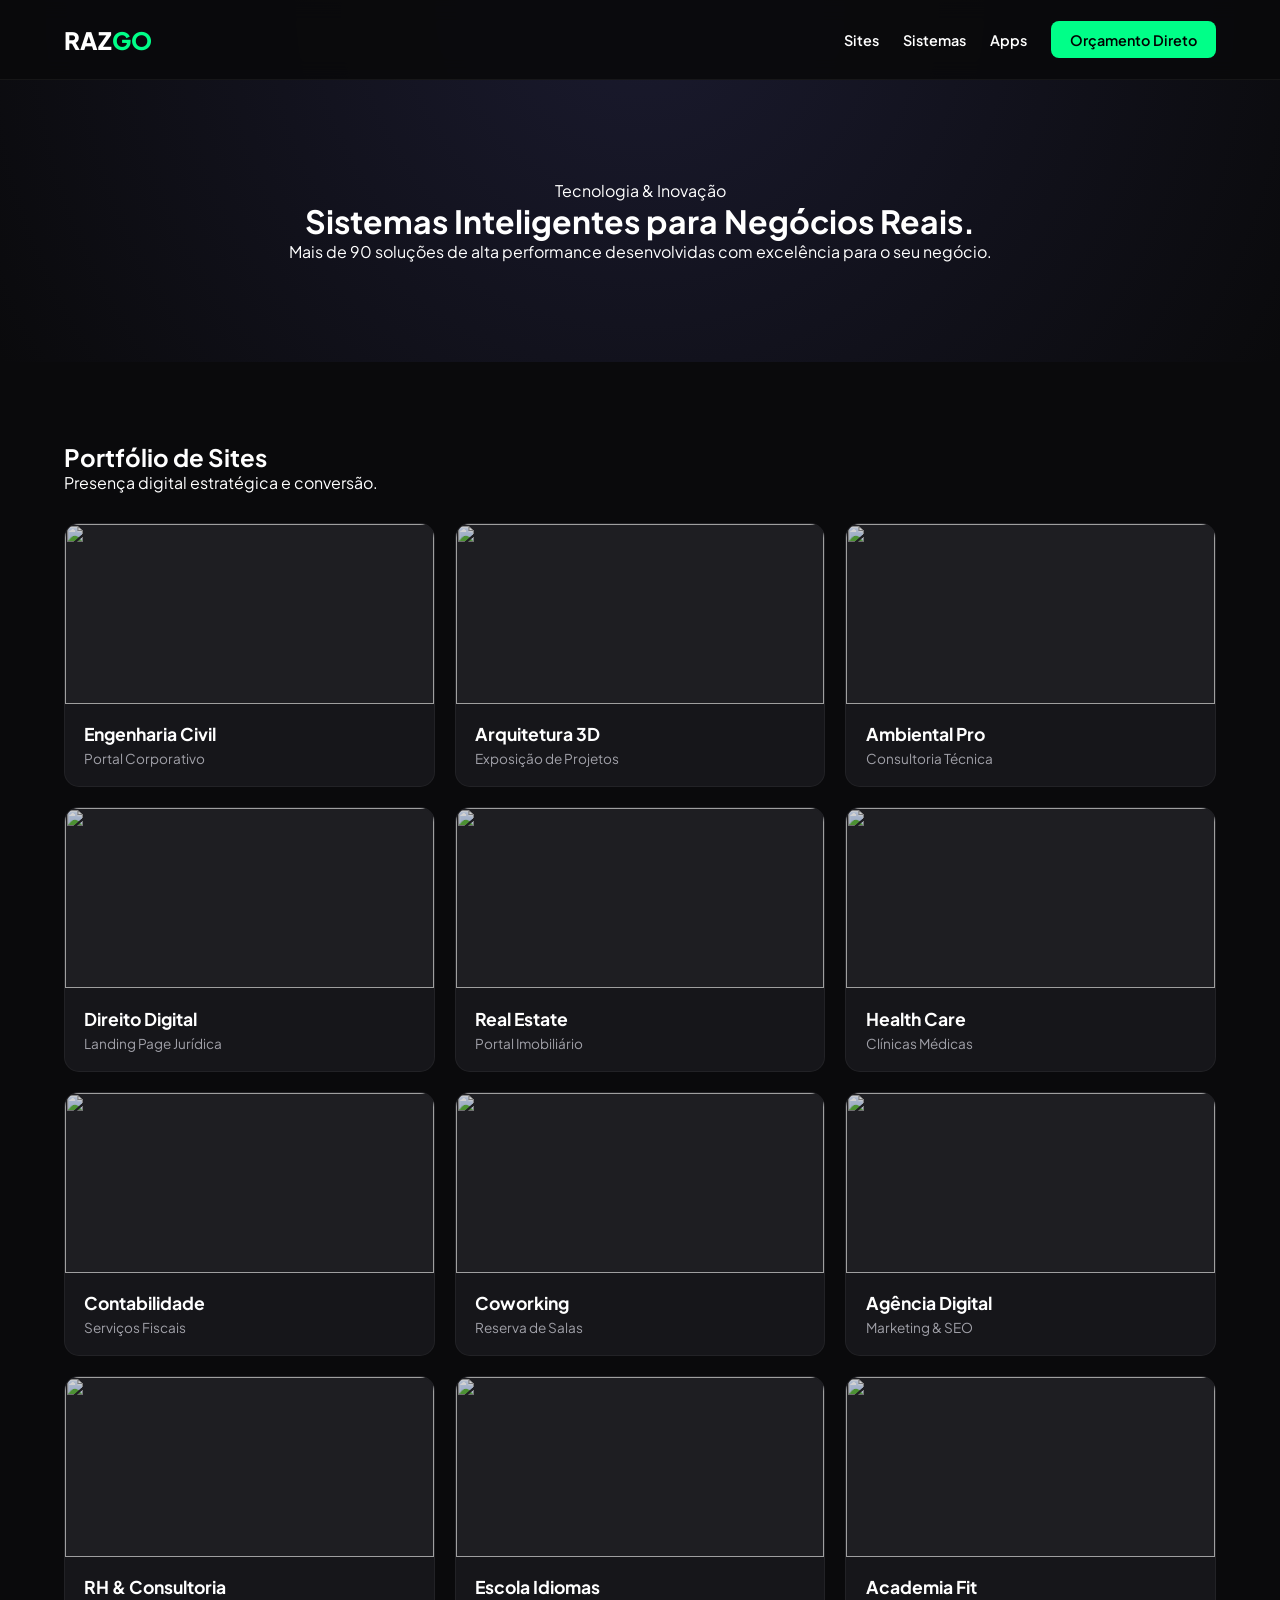
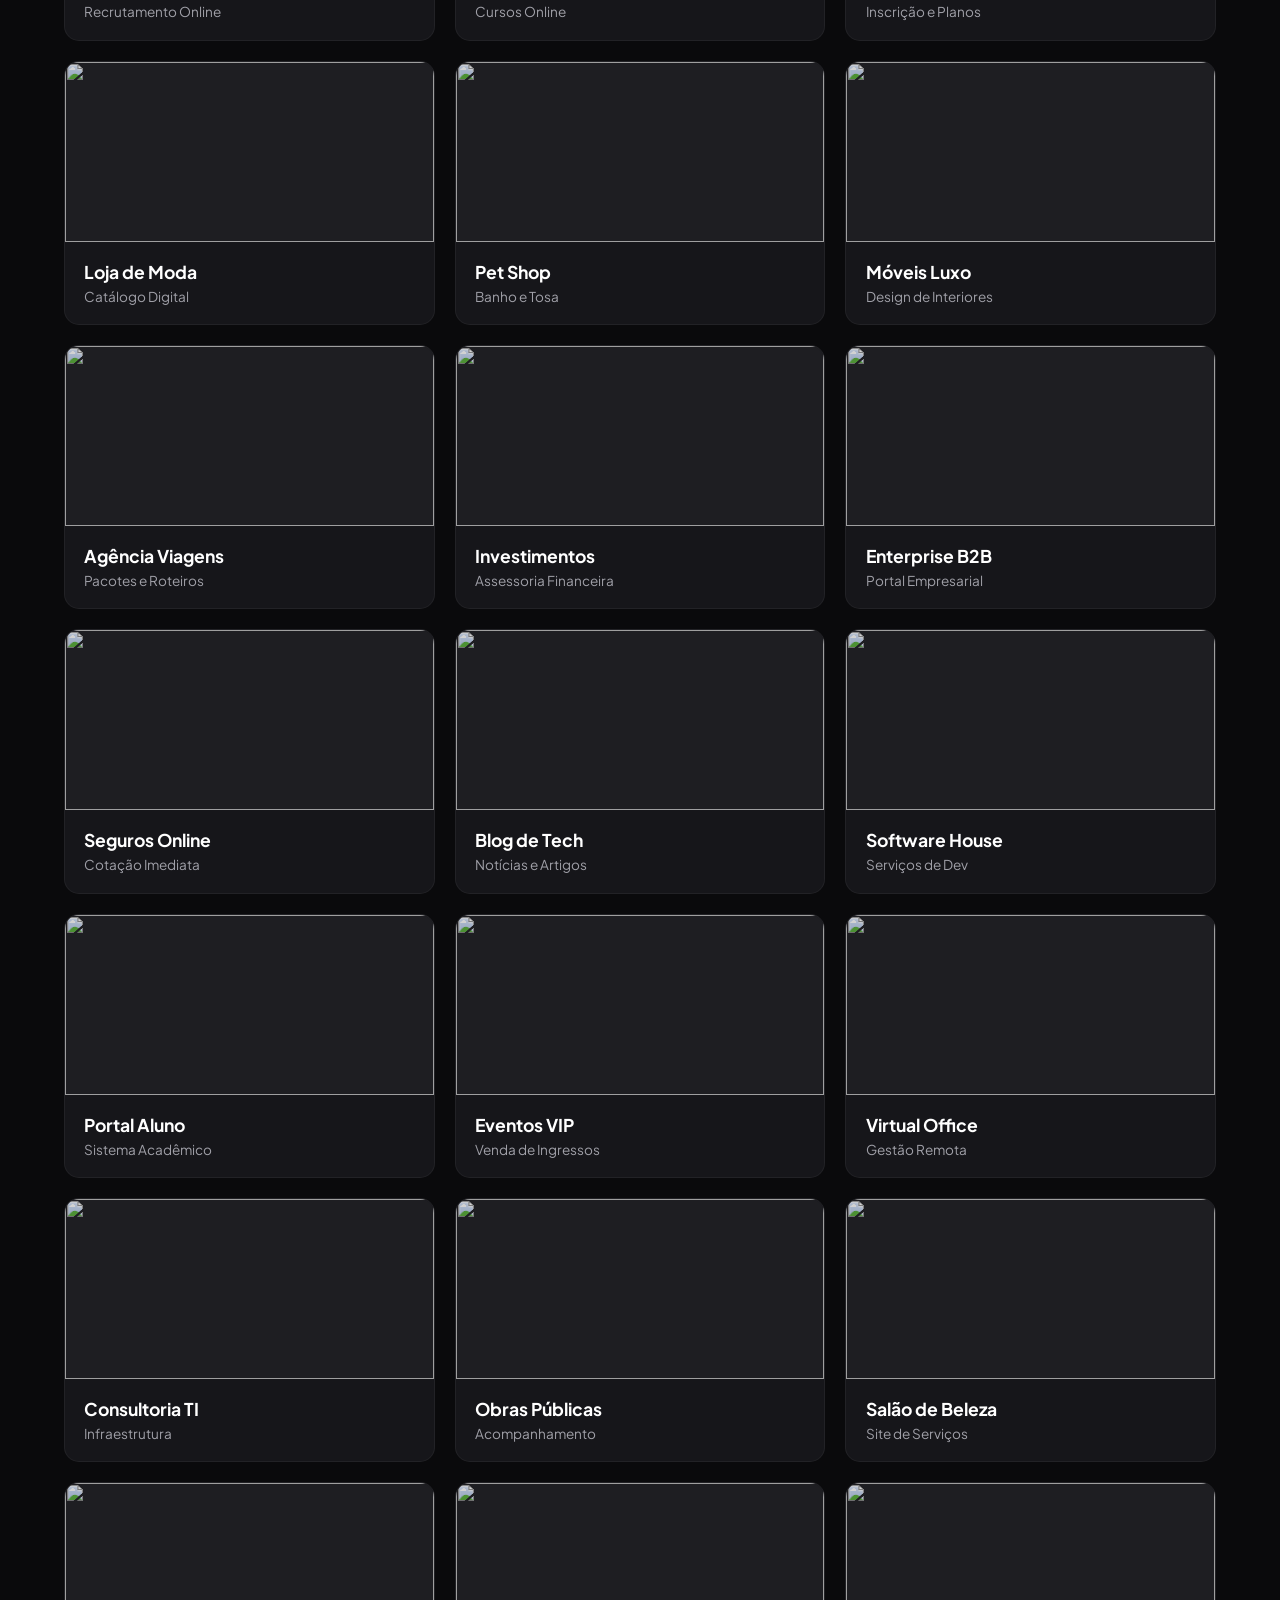
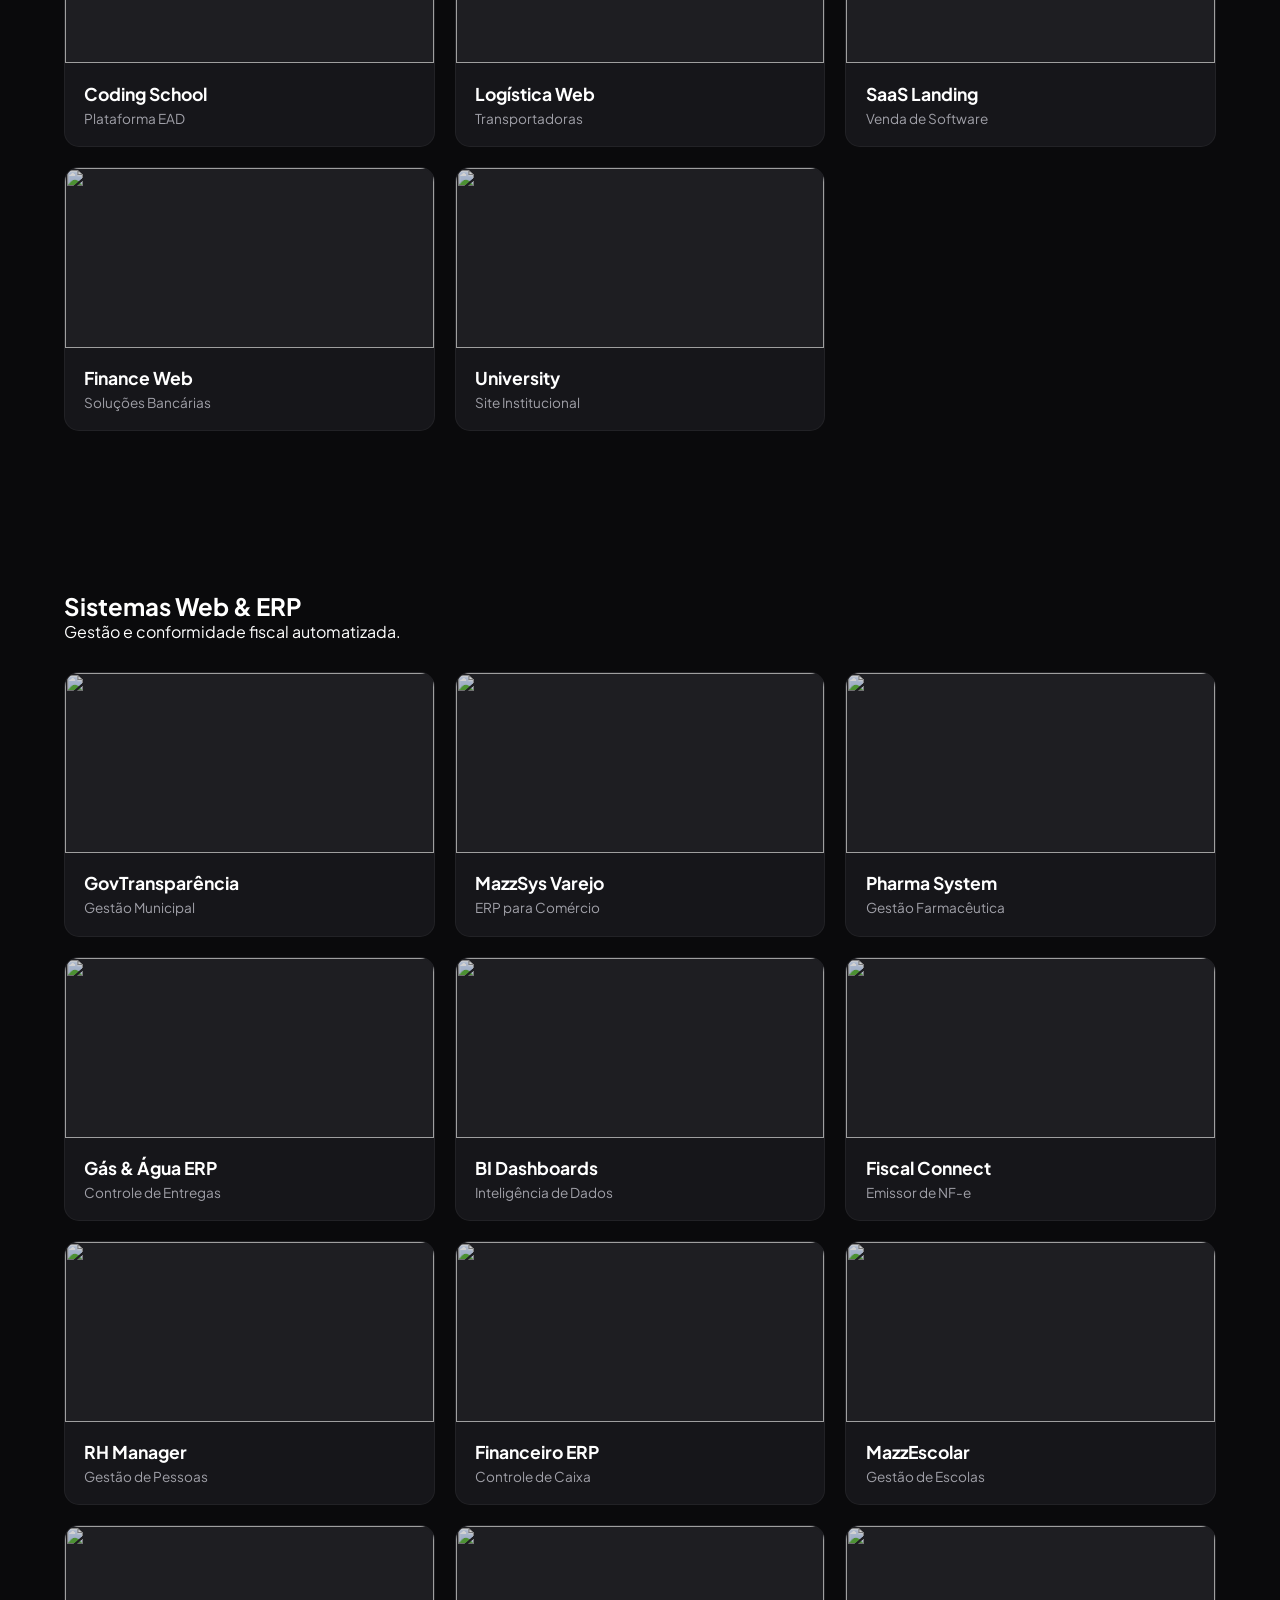
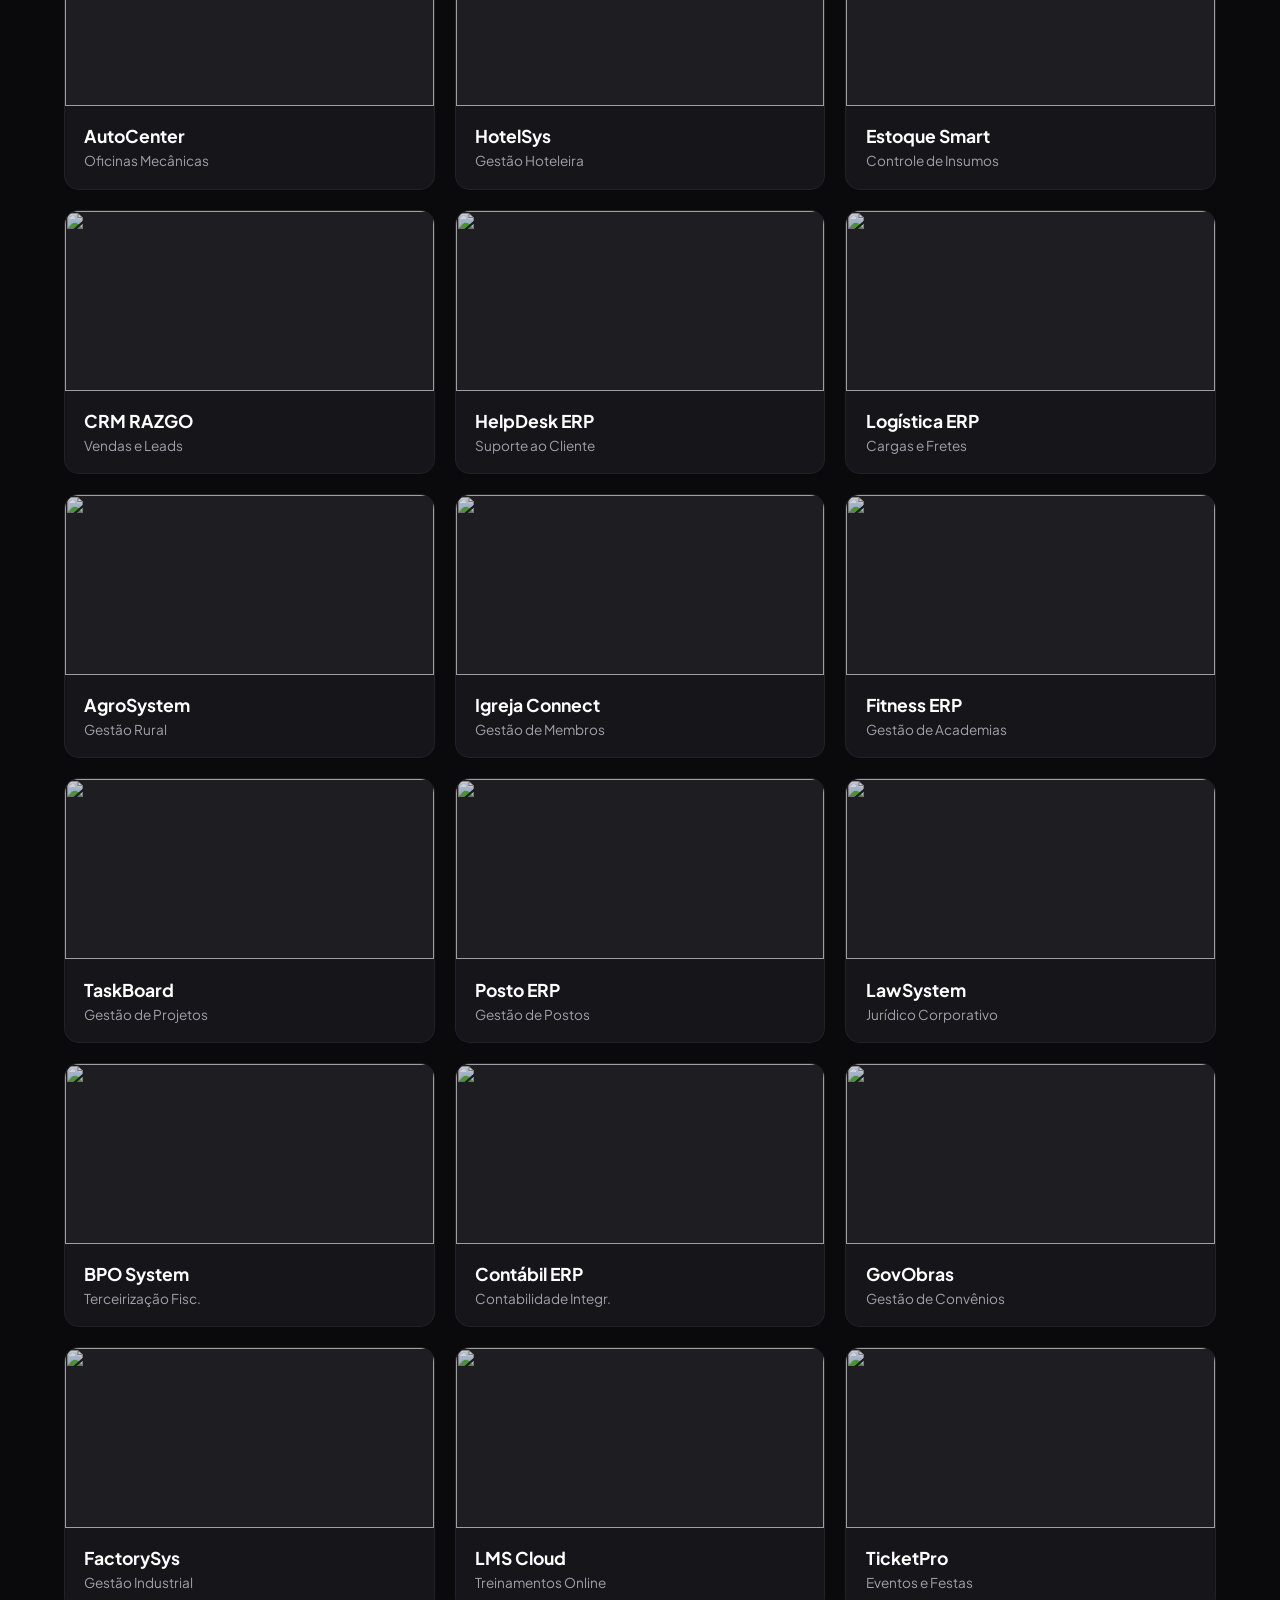
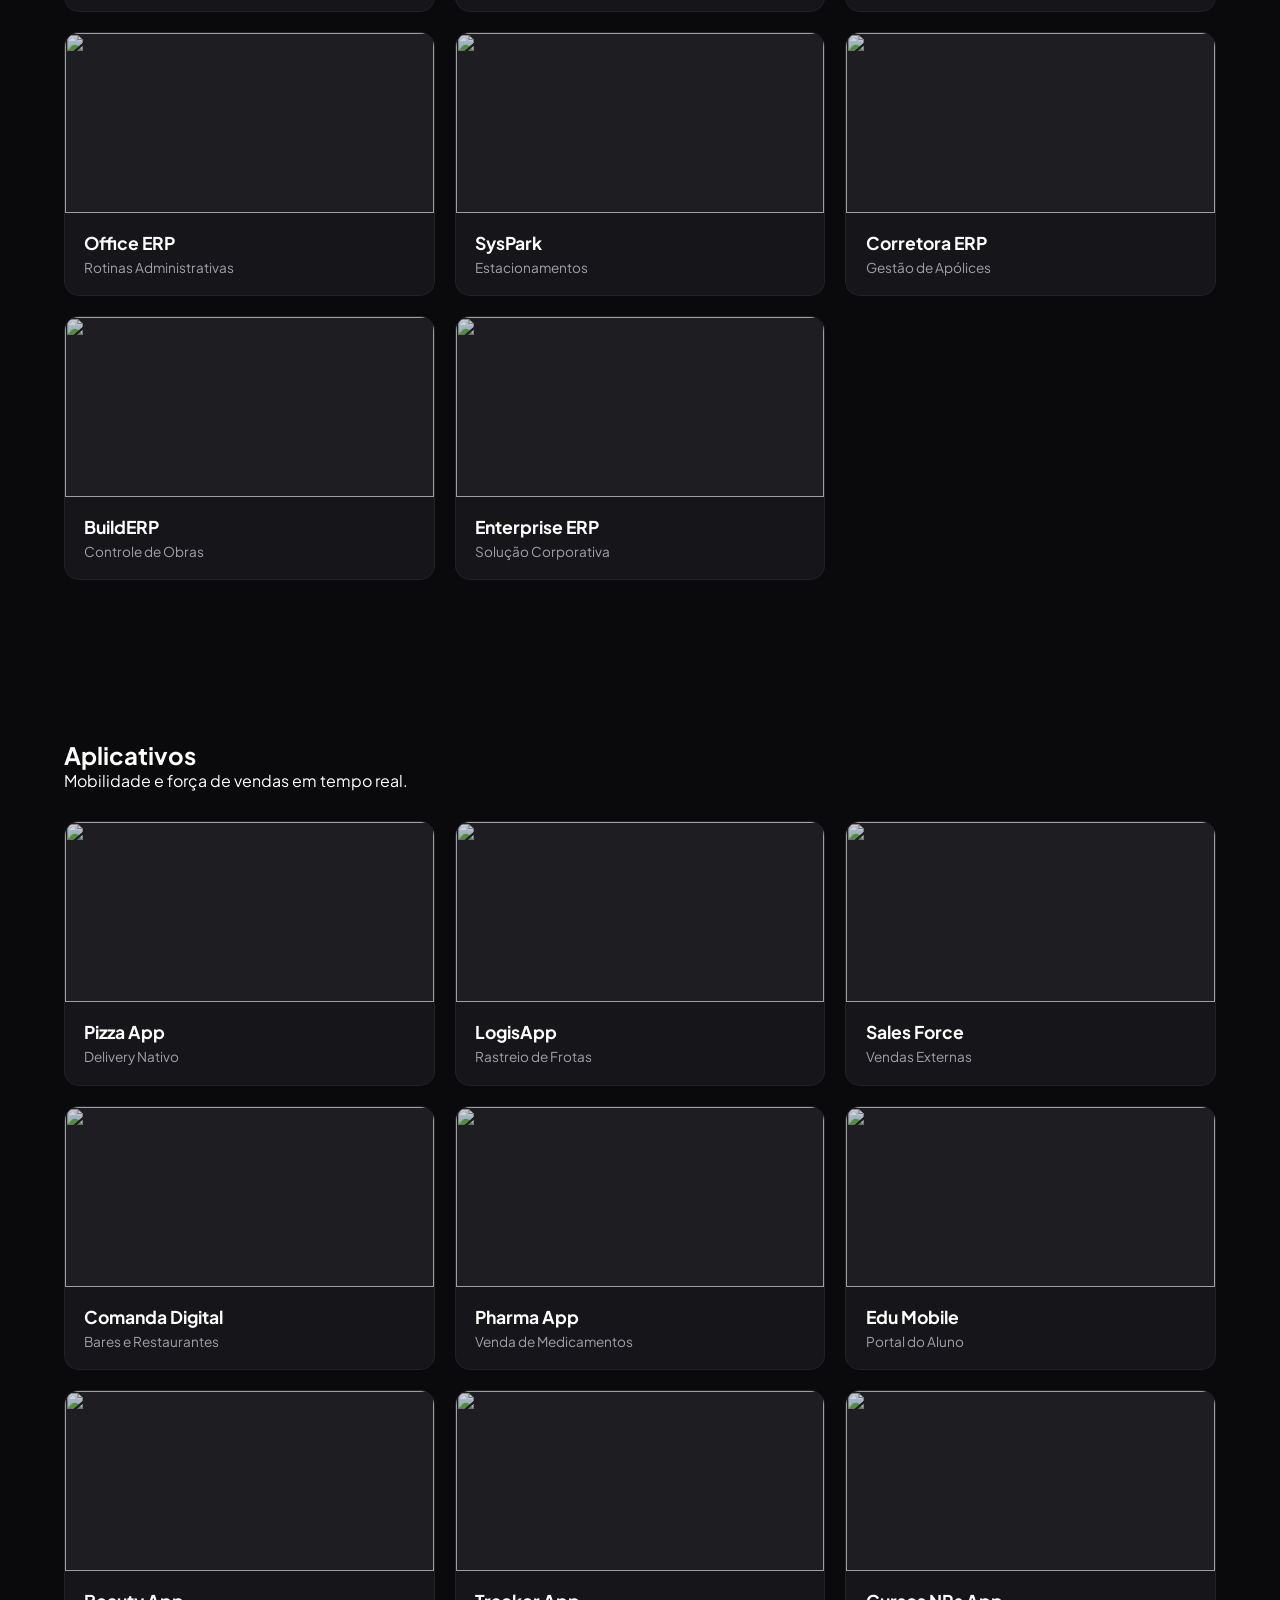
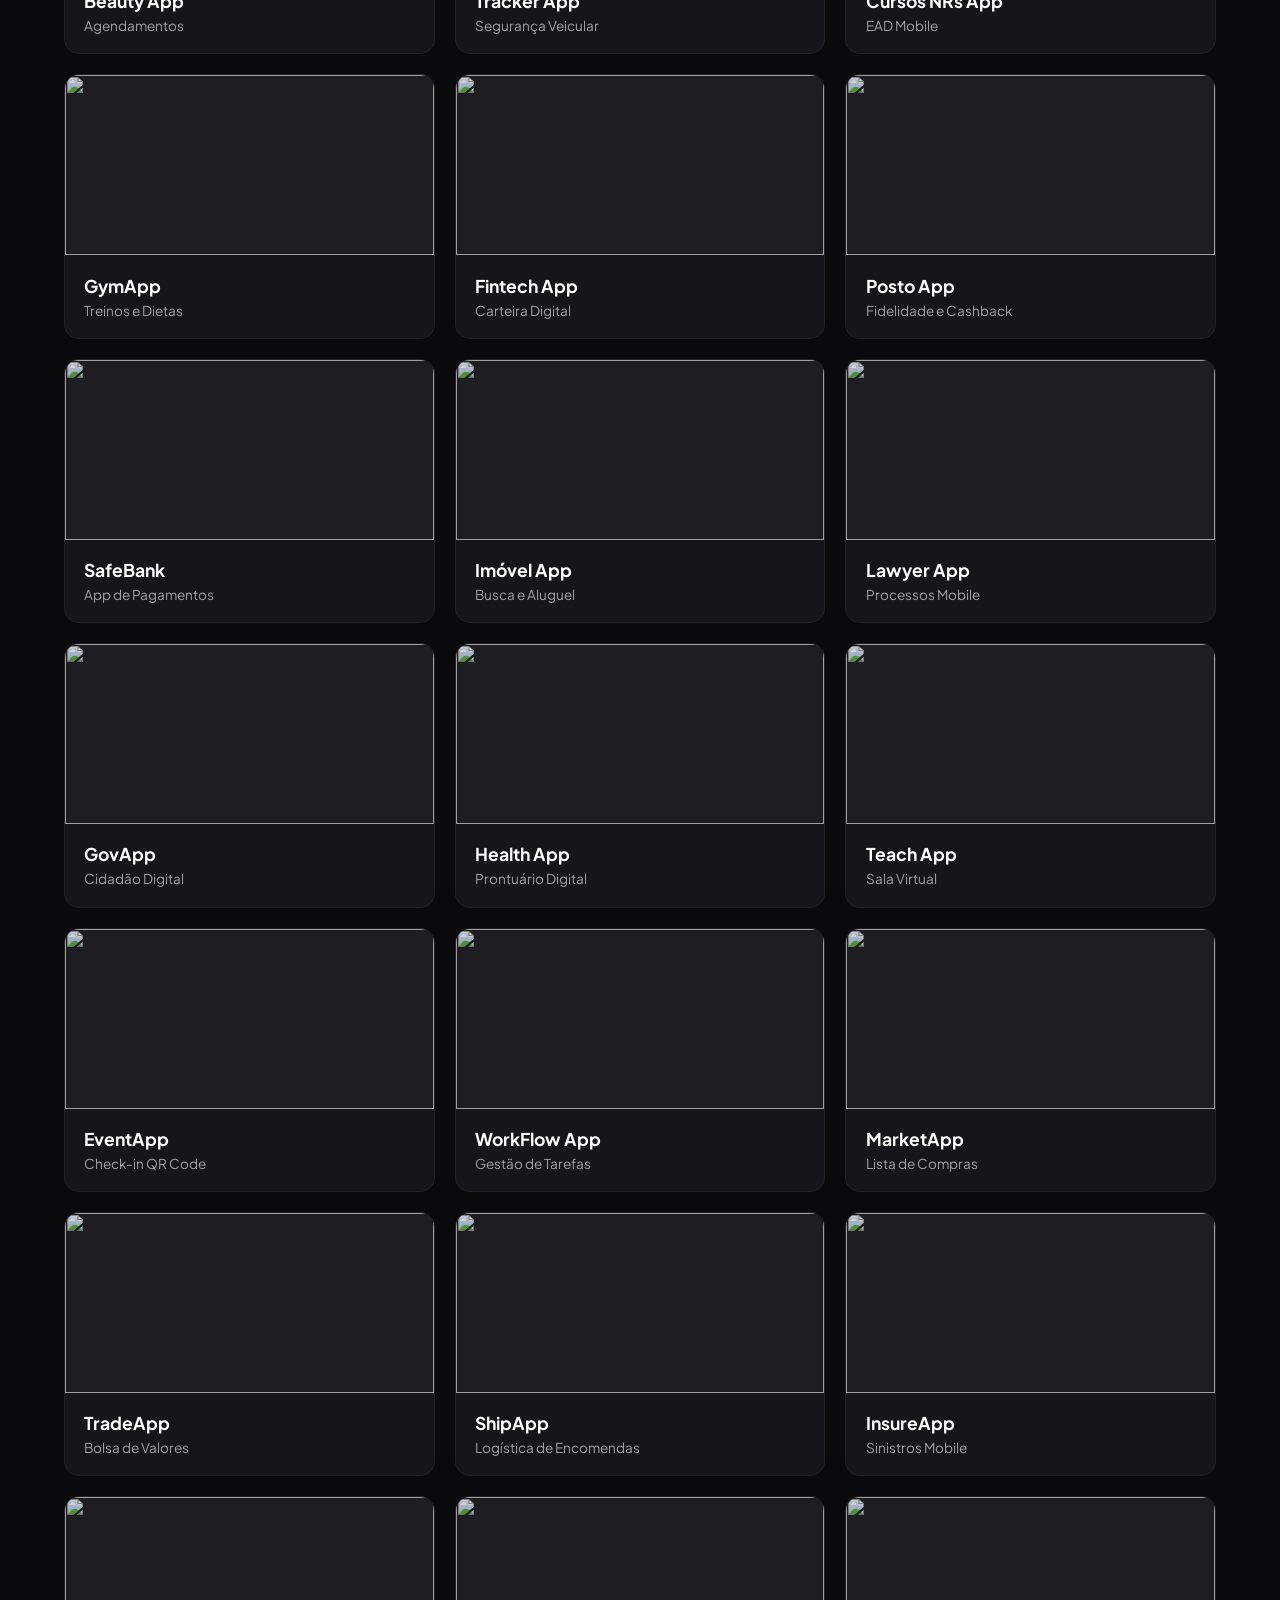
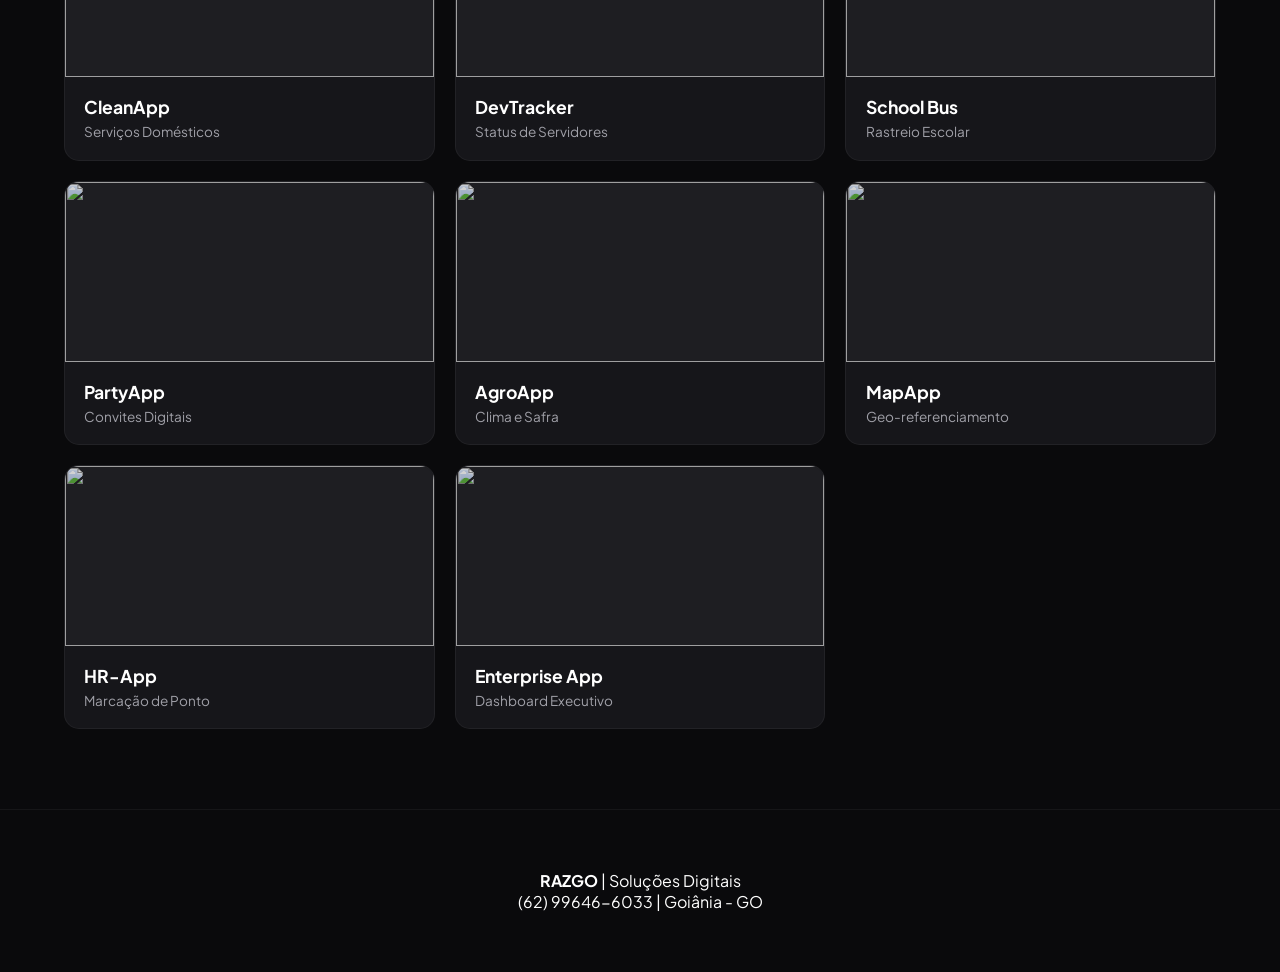
==== commit ef1c88b7: "Site completo: HTML, CSS e JS sincronizados com 96 modelos" ====
--- a/index.html
+++ b/index.html
@@ -71,7 +71,7 @@
                 <div class="card"><div class="img-box"><img src="https://images.unsplash.com/photo-1563986768609-322da13575f3?auto=format&fit=crop&w=500&q=60" loading="lazy"></div><div class="info"><h3>Logística Web</h3><p>Transportadoras</p></div></div>
                 <div class="card"><div class="img-box"><img src="https://images.unsplash.com/photo-1556742044-3c52d6e88c62?auto=format&fit=crop&w=500&q=60" loading="lazy"></div><div class="info"><h3>SaaS Landing</h3><p>Venda de Software</p></div></div>
                 <div class="card"><div class="img-box"><img src="https://images.unsplash.com/photo-1542744173-8e7e53415bb0?auto=format&fit=crop&w=500&q=60" loading="lazy"></div><div class="info"><h3>Finance Web</h3><p>Soluções Bancárias</p></div></div>
-                <div class="card"><div class="img-box"><img src="https://images.unsplash.com/photo-152202176988-66273c2fd55f?auto=format&fit=crop&w=500&q=60" loading="lazy"></div><div class="info"><h3>University</h3><p>Site Institucional</p></div></div>
+                <div class="card"><div class="img-box"><img src="https://images.unsplash.com/photo-1522202176988-66273c2fd55f?auto=format&fit=crop&w=500&q=60" loading="lazy"></div><div class="info"><h3>University</h3><p>Site Institucional</p></div></div>
             </div>
         </section>
 
@@ -118,7 +118,7 @@
 
         <section id="apps" class="section">
             <div class="section-header">
-                <h2><i data-lucide="smartphone"></i> Aplicativos Mobile</h2>
+                <h2><i data-lucide="smartphone"></i> Aplicativos</h2>
                 <p>Mobilidade e força de vendas em tempo real.</p>
             </div>
             <div class="portfolio-grid">
--- a/style.css
+++ b/style.css
@@ -1,99 +1,55 @@
 :root {
-    --primary: #0046ff;      /* Azul GO */
-    --nav-bg: #0f172a;       /* Fundo Escuro para o RAZ Branco */
-    --white: #ffffff;
-    --bg: #f8fafc;
-    --text: #1e293b;
-    --text-light: #64748b;
+    --primary: #00ff88;
+    --bg: #0a0a0c;
+    --card-bg: #16161a;
+    --text: #ffffff;
+    --text-dim: #a0a0a8;
+    --nav-height: 80px;
 }
 
-* {
-    margin: 0; padding: 0; box-sizing: border-box;
-    font-family: 'Plus Jakarta Sans', sans-serif;
+* { margin: 0; padding: 0; box-sizing: border-box; font-family: 'Plus Jakarta Sans', sans-serif; }
+html { scroll-behavior: smooth; }
+body { background-color: var(--bg); color: var(--text); overflow-x: hidden; }
+
+.navbar {
+    display: flex; justify-content: space-between; align-items: center;
+    padding: 0 5%; height: var(--nav-height);
+    position: fixed; width: 100%; top: 0;
+    background: rgba(10, 10, 12, 0.95); backdrop-filter: blur(10px);
+    z-index: 1000; border-bottom: 1px solid rgba(255,255,255,0.05);
 }
 
-body { background: var(--bg); color: var(--text); overflow-x: hidden; }
+.logo { font-size: 1.5rem; font-weight: 800; }
+.logo span { color: var(--primary); }
 
-/* Navbar */
-.navbar {
-    display: flex; justify-content: space-between; align-items: center;
-    padding: 1rem 8%; background: var(--nav-bg);
-    position: sticky; top: 0; z-index: 1000;
-}
+.nav-links { display: flex; align-items: center; gap: 1.5rem; }
+.nav-links a { color: var(--text); text-decoration: none; font-weight: 600; font-size: 0.9rem; }
+.btn-zap { background: var(--primary); color: #000 !important; padding: 0.6rem 1.2rem; border-radius: 8px; }
 
-.logo {
-    font-weight: 800; font-size: 1.8rem; letter-spacing: -1.5px;
-    color: var(--white); /* RAZ em Branco */
-}
+.menu-btn { display: none; background: none; border: none; color: white; cursor: pointer; }
 
-.logo span { color: var(--primary); } /* GO em Azul */
+.hero { padding: 180px 5% 100px; text-align: center; background: radial-gradient(circle at top, #1a1a2e 0%, #0a0a0c 100%); }
 
-.nav-links { display: flex; align-items: center; gap: 2rem; }
+.main-container { padding: 0 5%; max-width: 1400px; margin: 0 auto; }
+.section { padding: 80px 0; }
+.portfolio-grid { display: grid; grid-template-columns: repeat(auto-fill, minmax(280px, 1fr)); gap: 20px; margin-top: 30px; }
 
-.nav-links a {
-    text-decoration: none; color: #cbd5e1;
-    font-weight: 600; font-size: 0.95rem; transition: 0.3s;
-}
+.card { background: var(--card-bg); border-radius: 15px; overflow: hidden; border: 1px solid rgba(255,255,255,0.05); transition: 0.3s; }
+.card:hover { transform: translateY(-10px); border-color: var(--primary); }
+.img-box { height: 180px; background: #1e1e22; overflow: hidden; }
+.img-box img { width: 100%; height: 100%; object-fit: cover; opacity: 0.8; }
+.info { padding: 1.2rem; }
+.info h3 { font-size: 1.1rem; margin-bottom: 5px; }
+.info p { color: var(--text-dim); font-size: 0.85rem; }
 
-.nav-links a:hover { color: var(--white); }
+.footer { padding: 60px 5%; text-align: center; border-top: 1px solid rgba(255,255,255,0.05); }
 
-.btn-zap {
-    background: #22c55e !important; color: white !important;
-    padding: 0.6rem 1.2rem; border-radius: 8px;
-}
-
-.menu-btn {
-    display: none; background: none; border: none;
-    color: white; cursor: pointer;
-}
-
-/* Hero */
-.hero {
-    padding: 80px 8%; text-align: center;
-    background: radial-gradient(circle at top right, #f1f5f9, #ffffff);
-}
-
-.badge {
-    background: #dbeafe; color: var(--primary);
-    padding: 5px 15px; border-radius: 20px; font-size: 0.7rem; font-weight: 800;
-}
-
-.hero h1 { font-size: clamp(2rem, 5vw, 3.5rem); margin: 20px 0; font-weight: 800; }
-.hero h1 span { color: var(--primary); }
-
-/* Portfólio */
-.main-container { padding: 40px 8%; }
-.portfolio-grid {
-    display: grid; grid-template-columns: repeat(auto-fill, minmax(280px, 1fr));
-    gap: 25px; margin-top: 30px;
-}
-
-.card {
-    background: white; border-radius: 15px; overflow: hidden;
-    border: 1px solid #e2e8f0; transition: 0.3s;
-}
-
-.card:hover { transform: translateY(-10px); box-shadow: 0 20px 25px -5px rgba(0,0,0,0.1); }
-.img-box { height: 180px; width: 100%; }
-.img-box img { width: 100%; height: 100%; object-fit: cover; }
-.info { padding: 20px; }
-
-/* Footer */
-.footer { background: var(--nav-bg); color: #94a3b8; text-align: center; padding: 40px; }
-.footer span { color: var(--primary); }
-
-/* Mobile */
 @media (max-width: 768px) {
     .menu-btn { display: block; }
     .nav-links {
-        position: fixed; right: -100%; top: 0; height: 100vh;
-        width: 70%; background: var(--nav-bg);
-        flex-direction: column; justify-content: center;
-        transition: 0.4s; z-index: 1001;
+        position: fixed; top: var(--nav-height); right: -100%; width: 100%;
+        height: calc(100vh - var(--nav-height)); background: var(--bg);
+        flex-direction: column; padding: 2rem; transition: 0.3s;
     }
     .nav-links.active { right: 0; }
-    .overlay.active {
-        display: block; position: fixed; top: 0; left: 0;
-        width: 100%; height: 100%; background: rgba(0,0,0,0.6); z-index: 1000;
-    }
 }
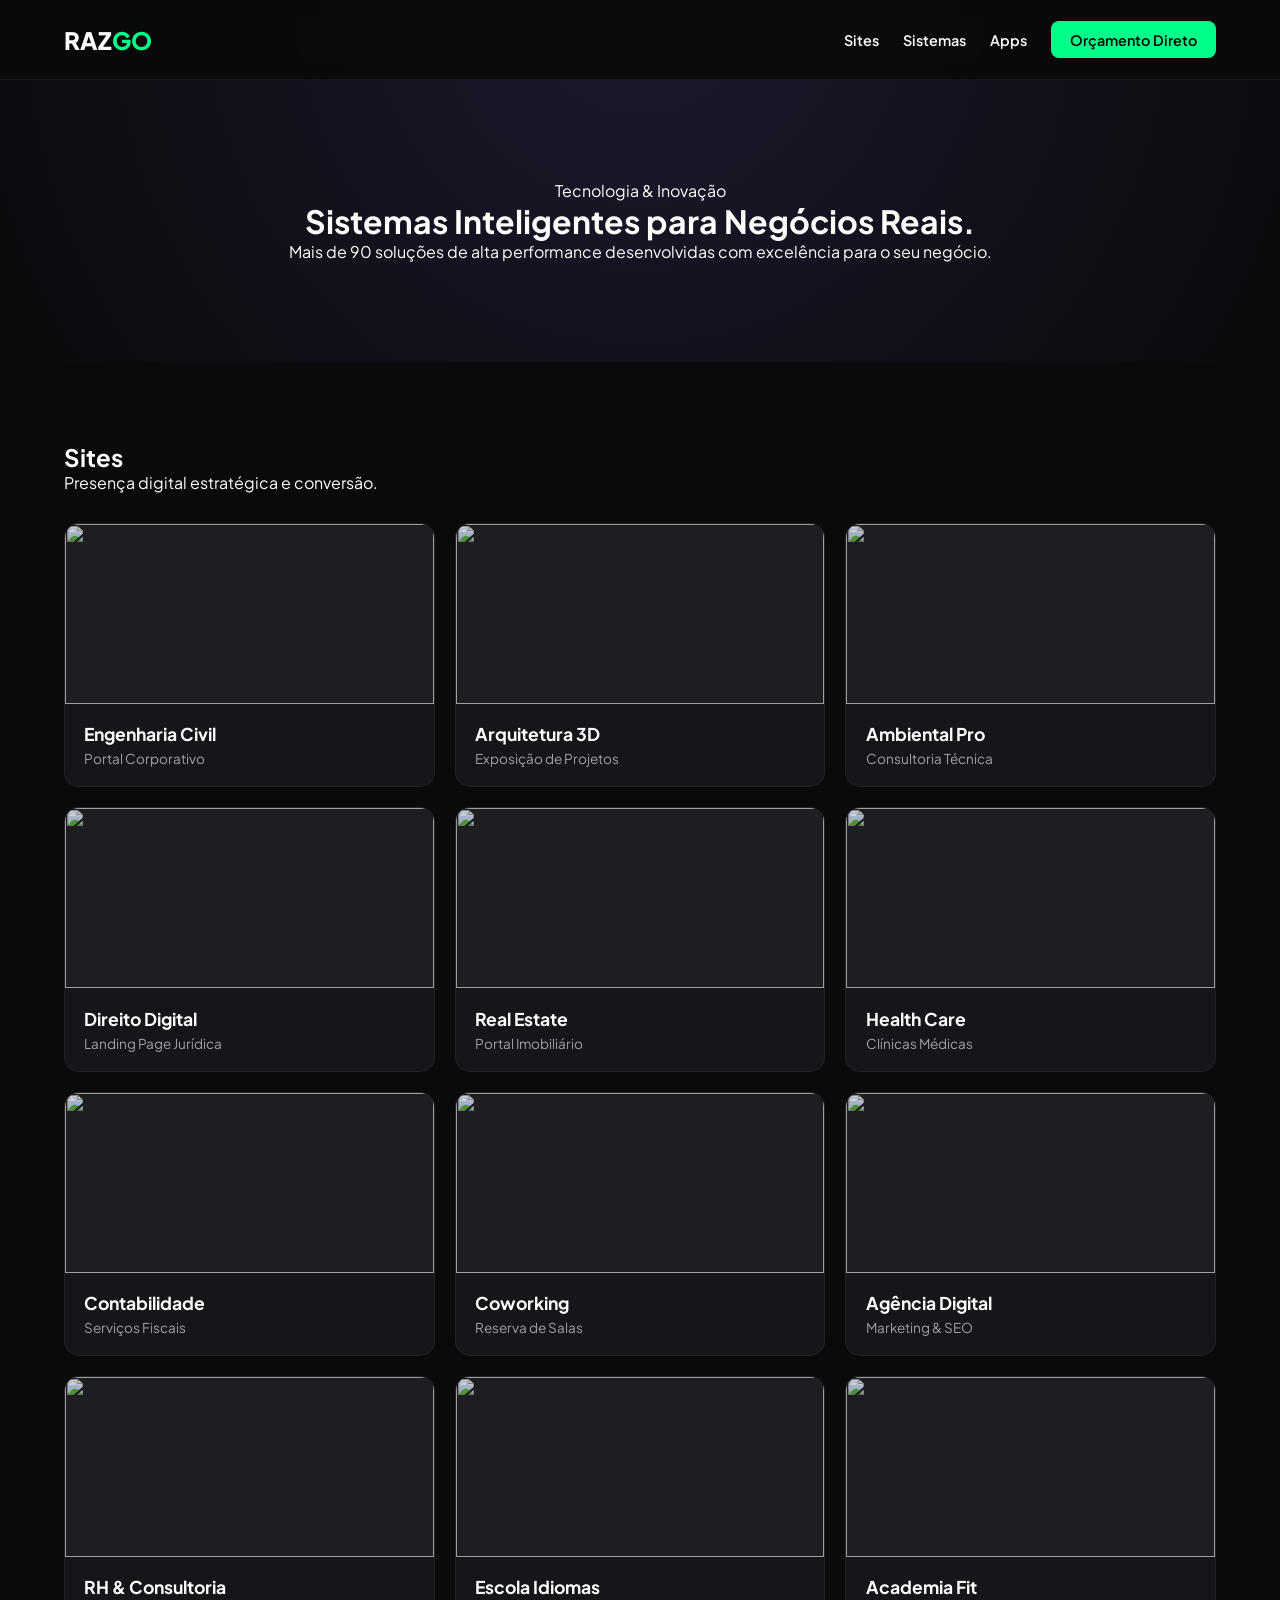
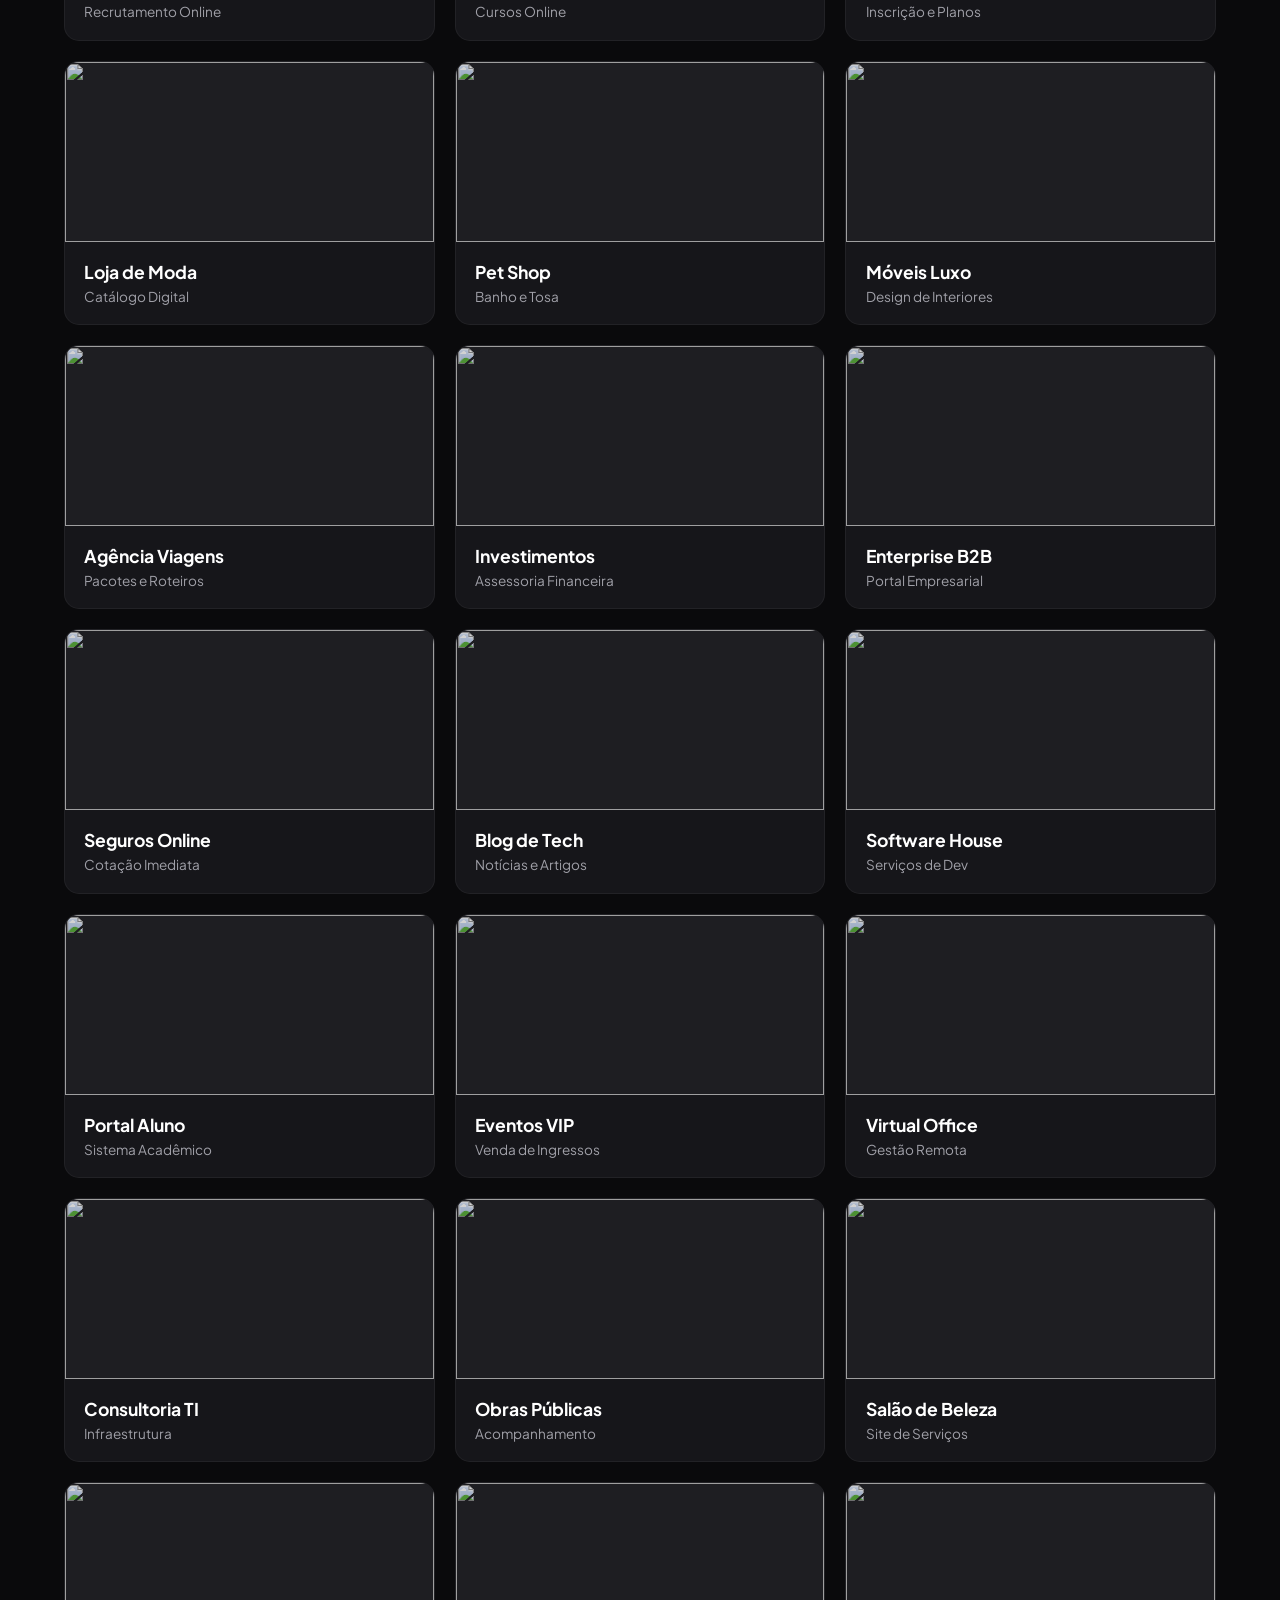
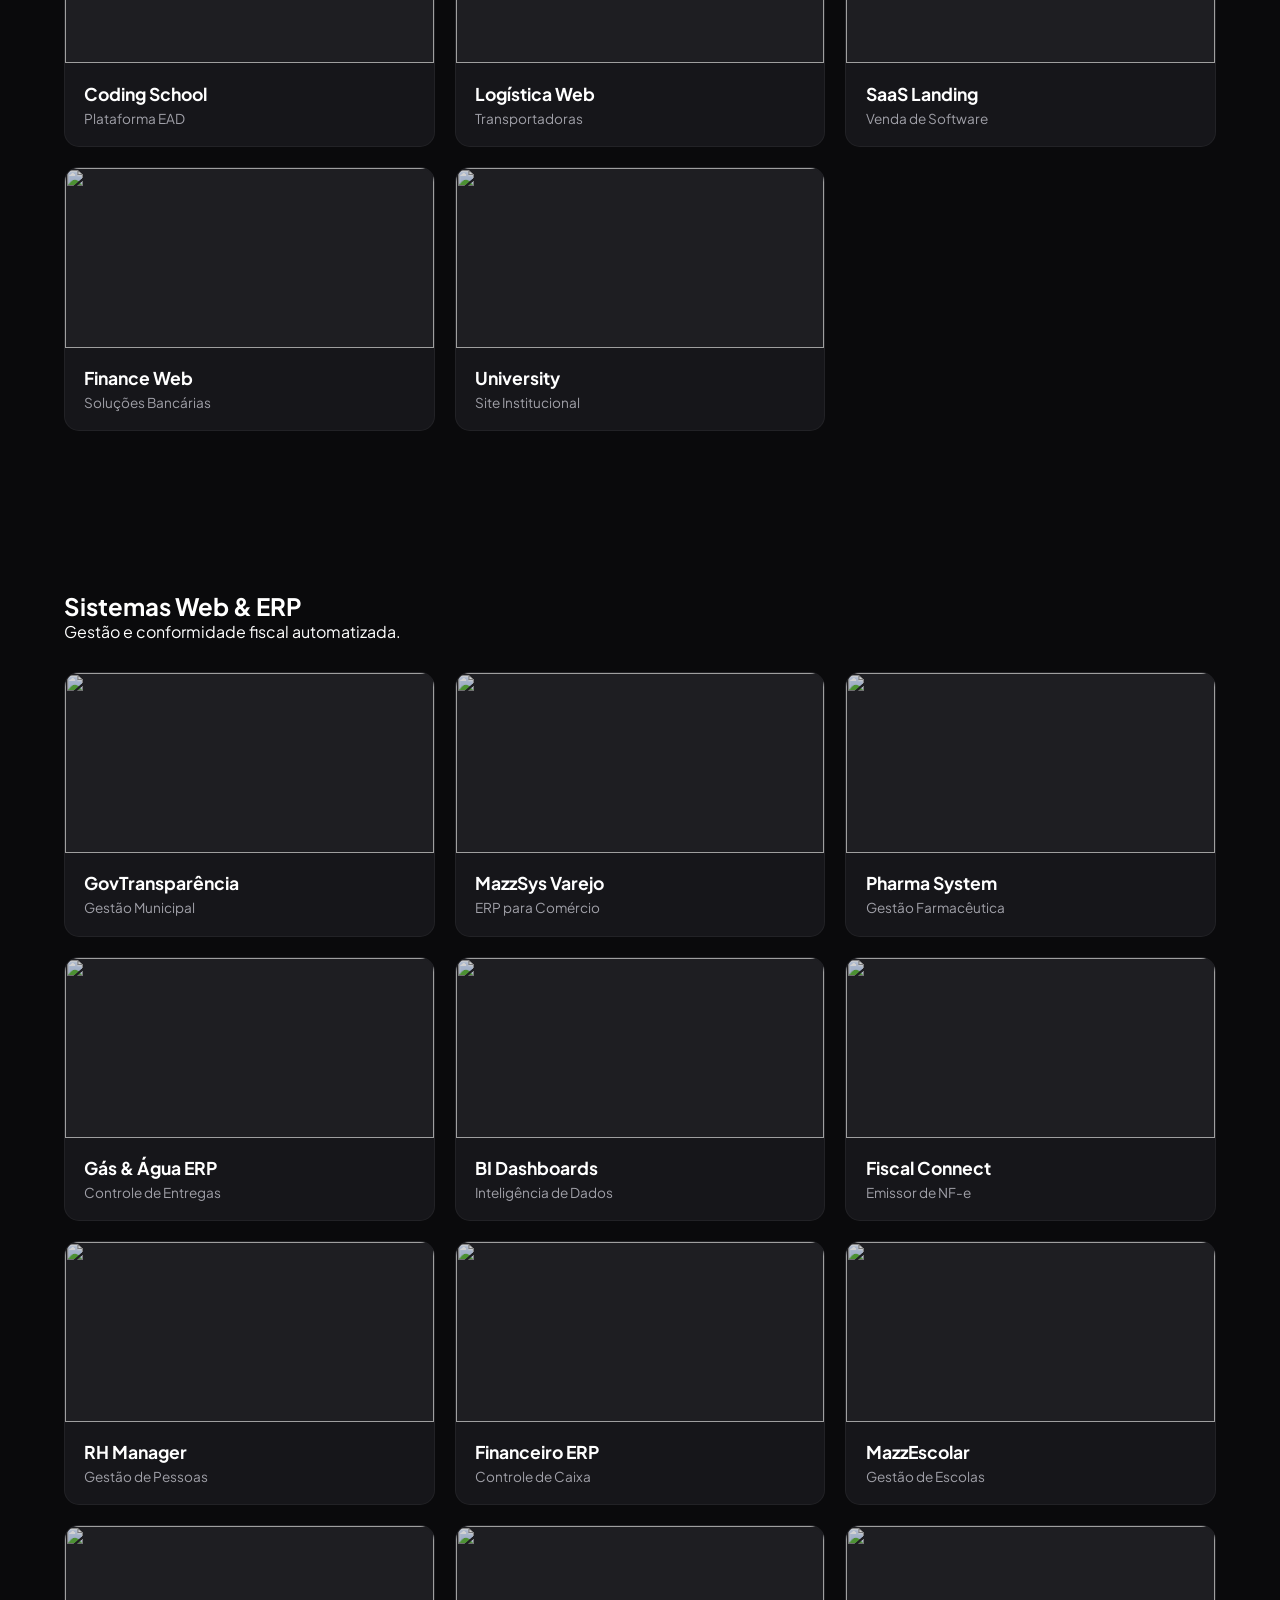
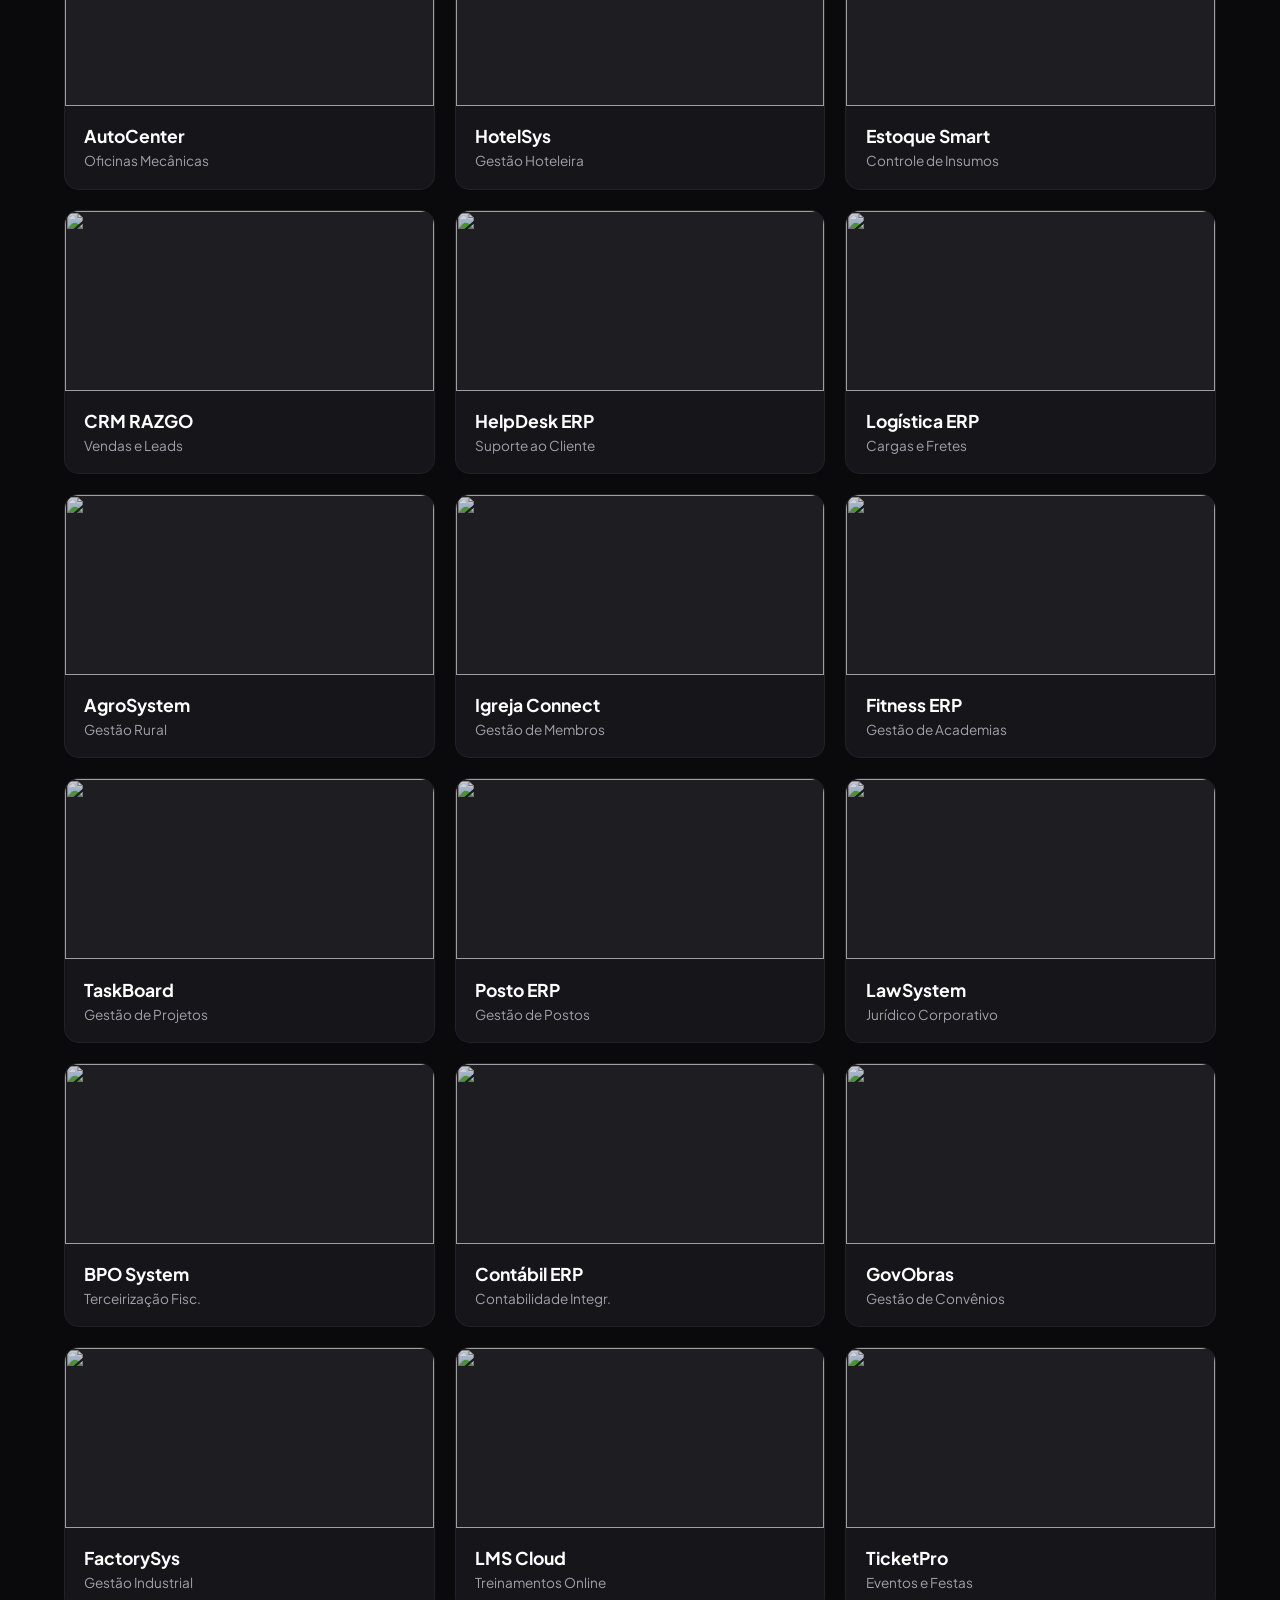
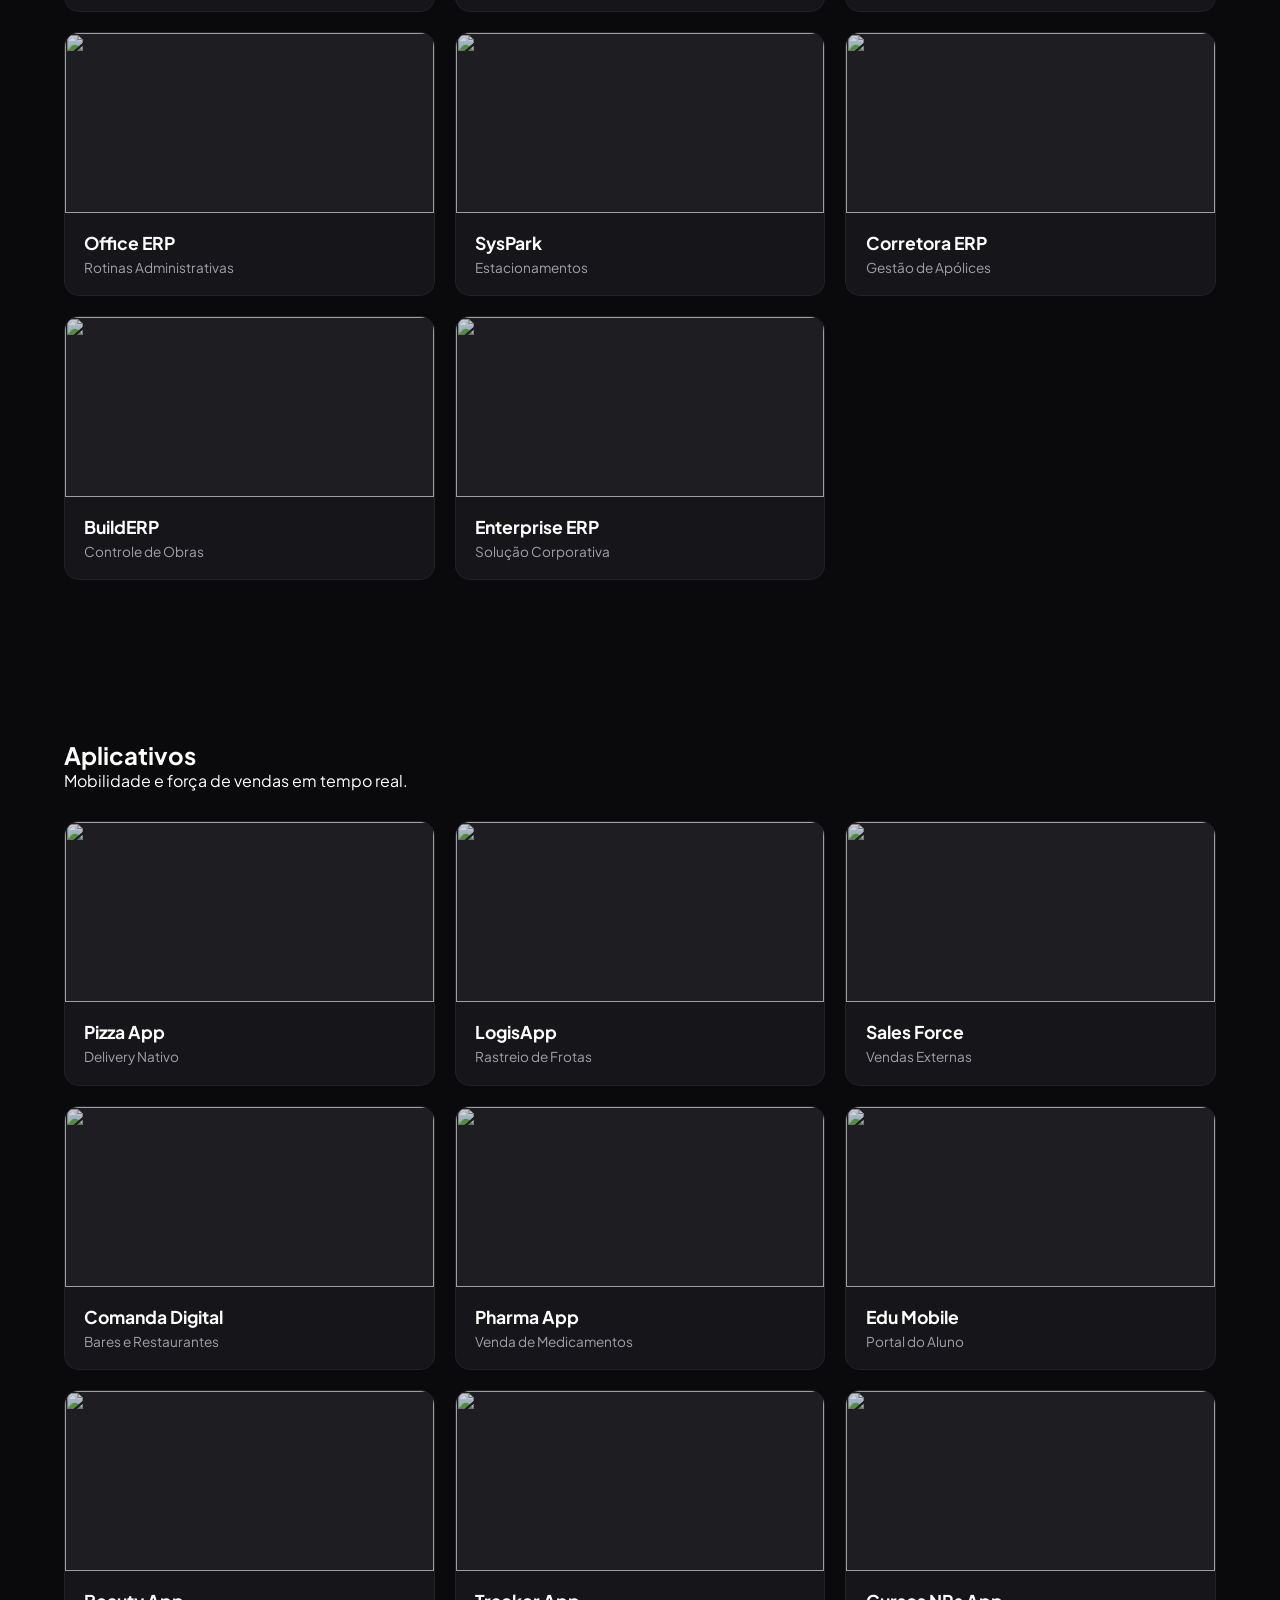
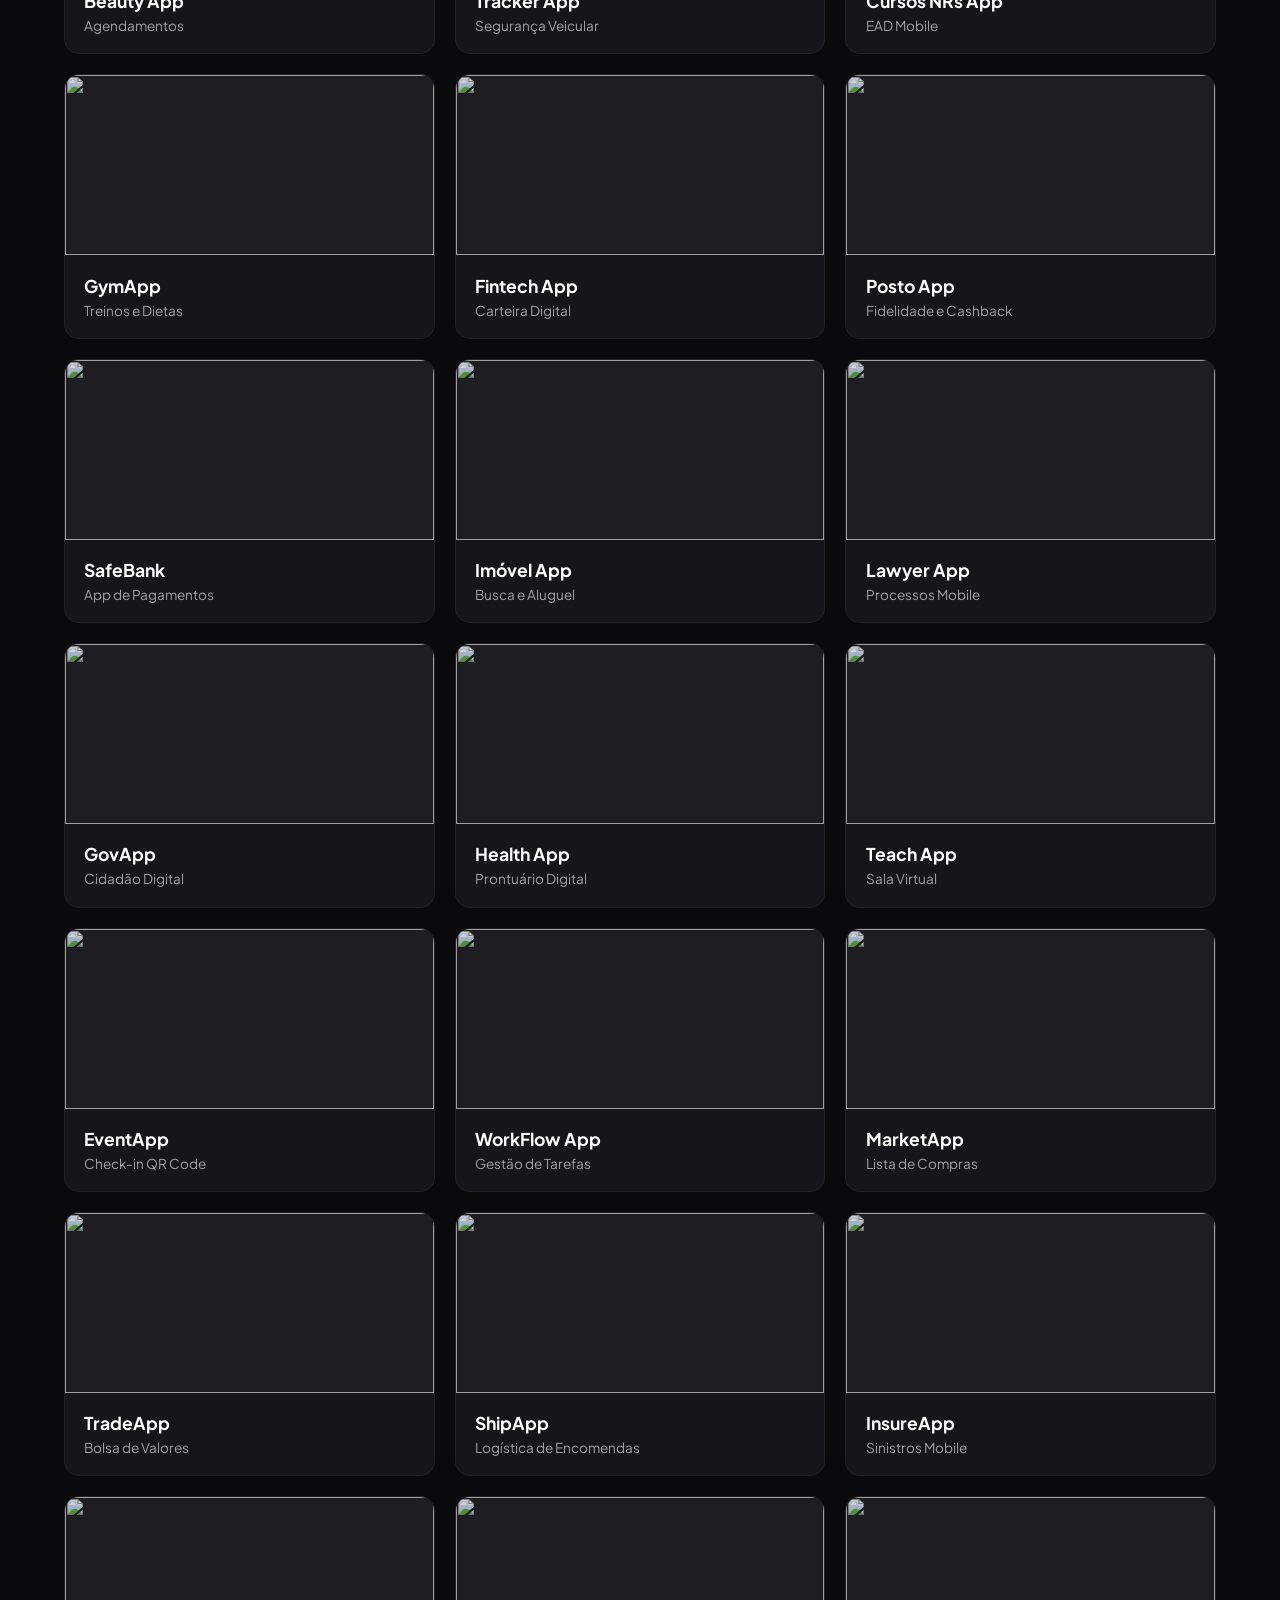
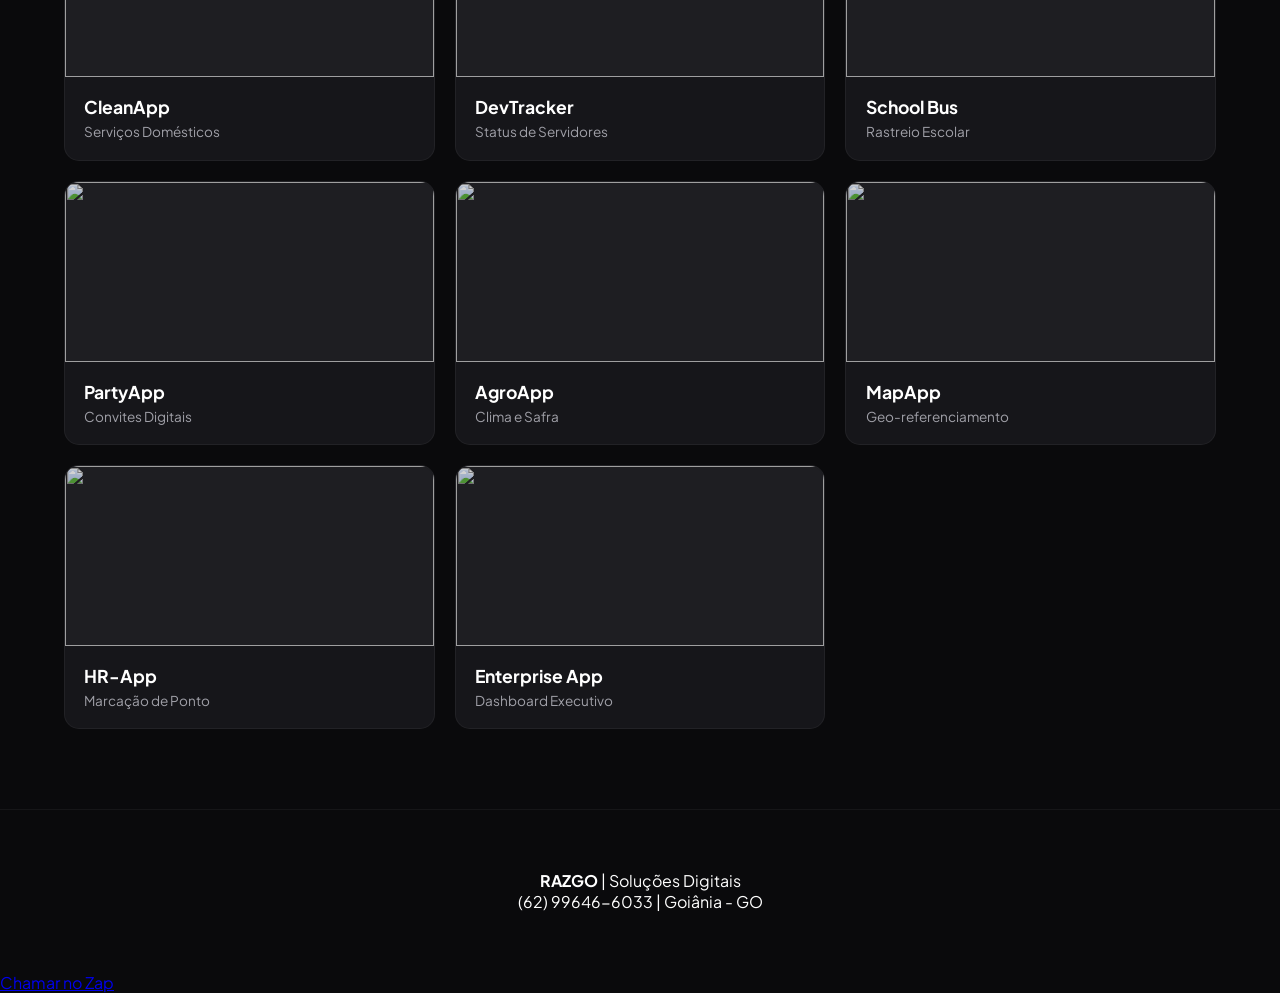
==== commit 0ec72bdc: "Site completo: HTML, CSS e JS sincronizados com 96 modelos" ====
--- a/index.html
+++ b/index.html
@@ -36,7 +36,7 @@
         
         <section id="sites" class="section">
             <div class="section-header">
-                <h2><i data-lucide="layout"></i> Portfólio de Sites</h2>
+                <h2><i data-lucide="layout"></i> Sites</h2>
                 <p>Presença digital estratégica e conversão.</p>
             </div>
             <div class="portfolio-grid">
@@ -165,5 +165,15 @@
     </footer>
 
     <script src="script.js"></script>
+
+    <a href="https://wa.me/5562996466033?text=Olá!%20Gostaria%20de%20um%20orçamento." 
+   class="whatsapp-float" 
+   target="_blank" 
+   rel="noopener noreferrer"
+   title="Fale conosco no WhatsApp">
+    <i data-lucide="message-circle"></i>
+    <span class="tooltip-zap">Chamar no Zap</span>
+</a>
+
 </body>
 </html>
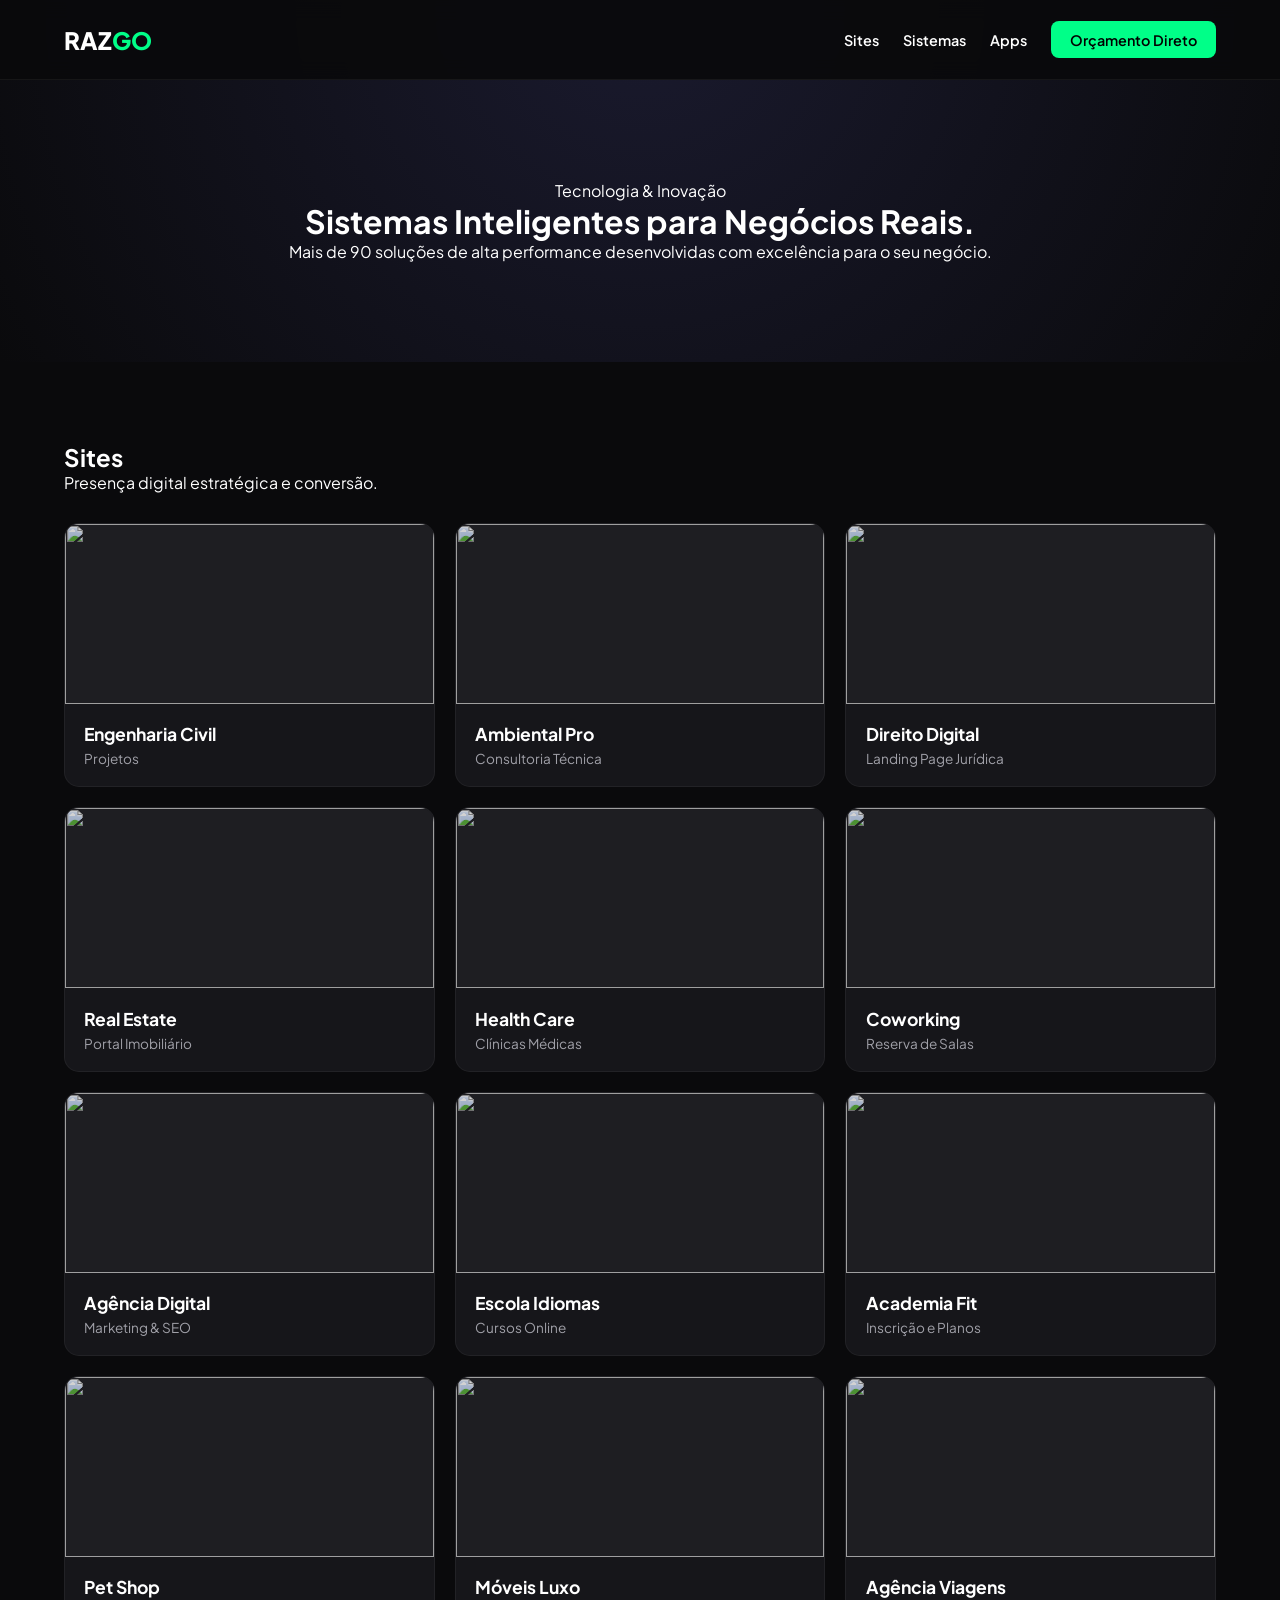
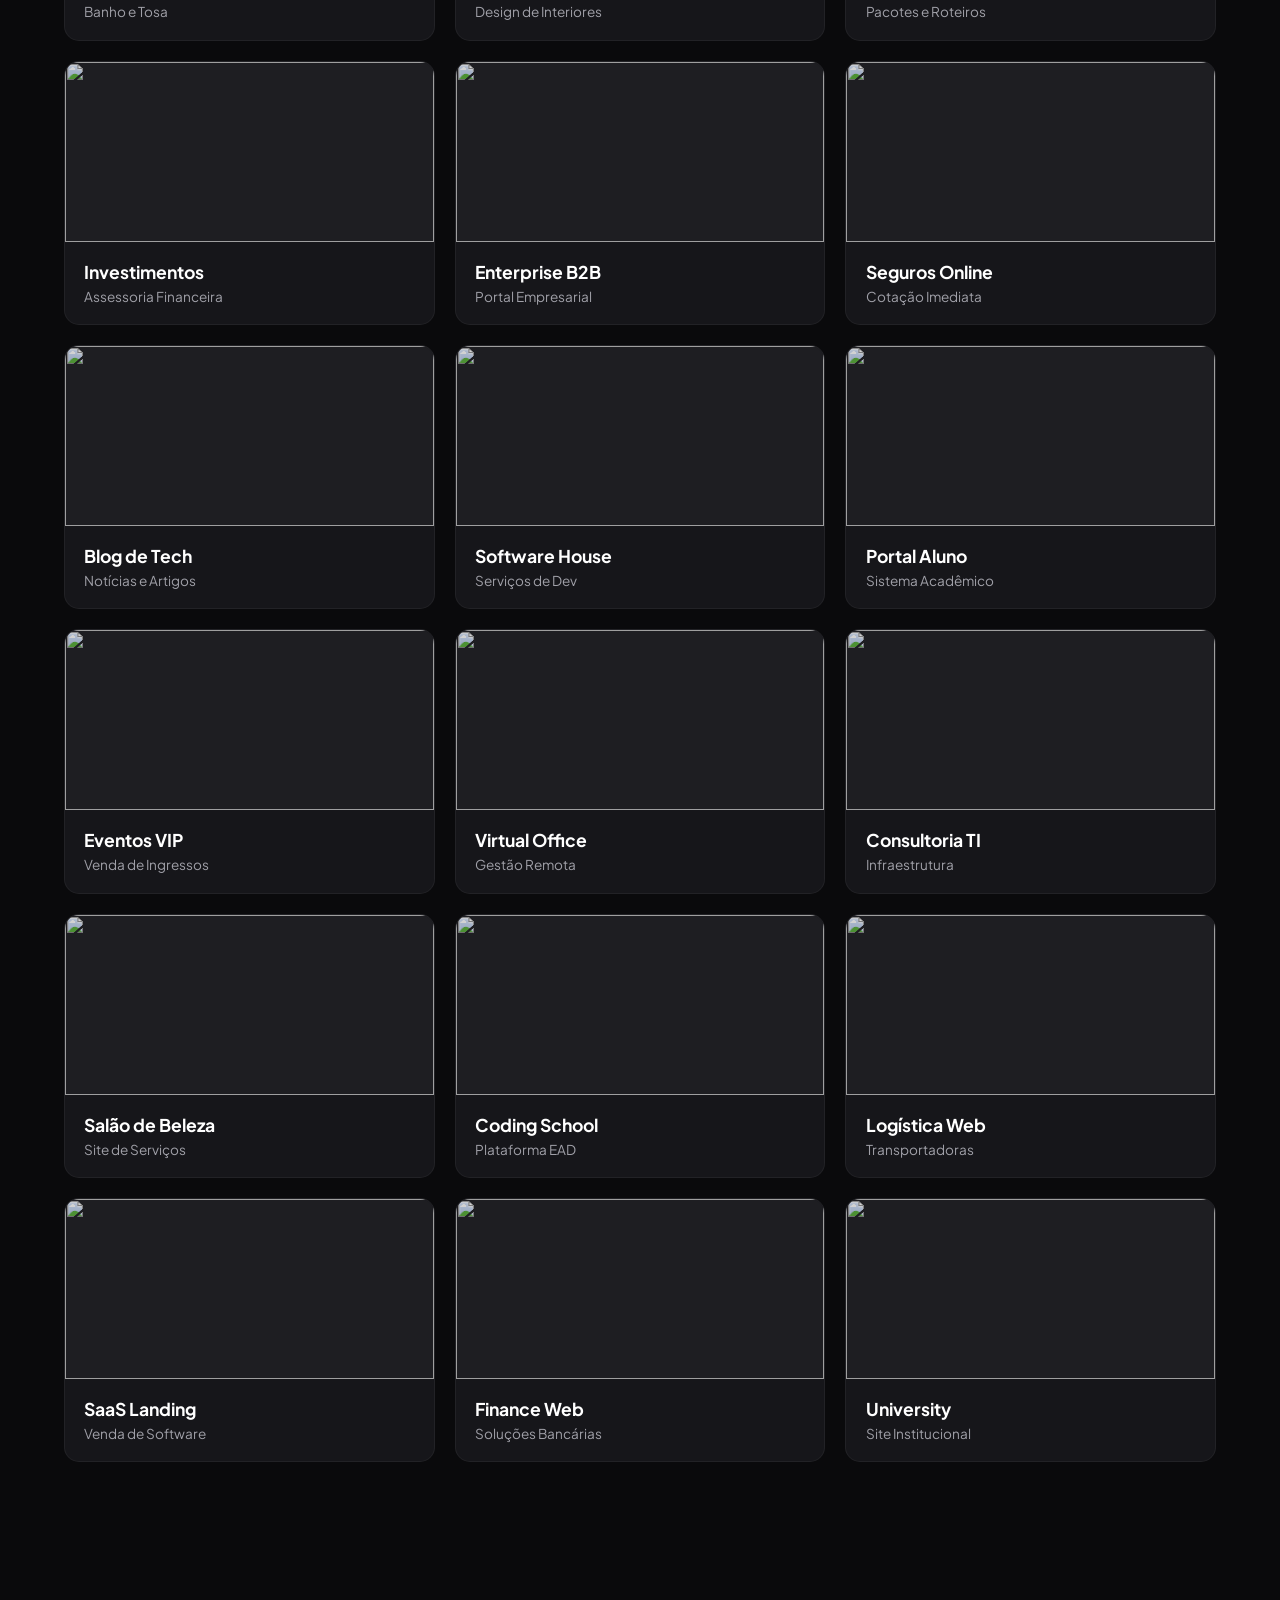
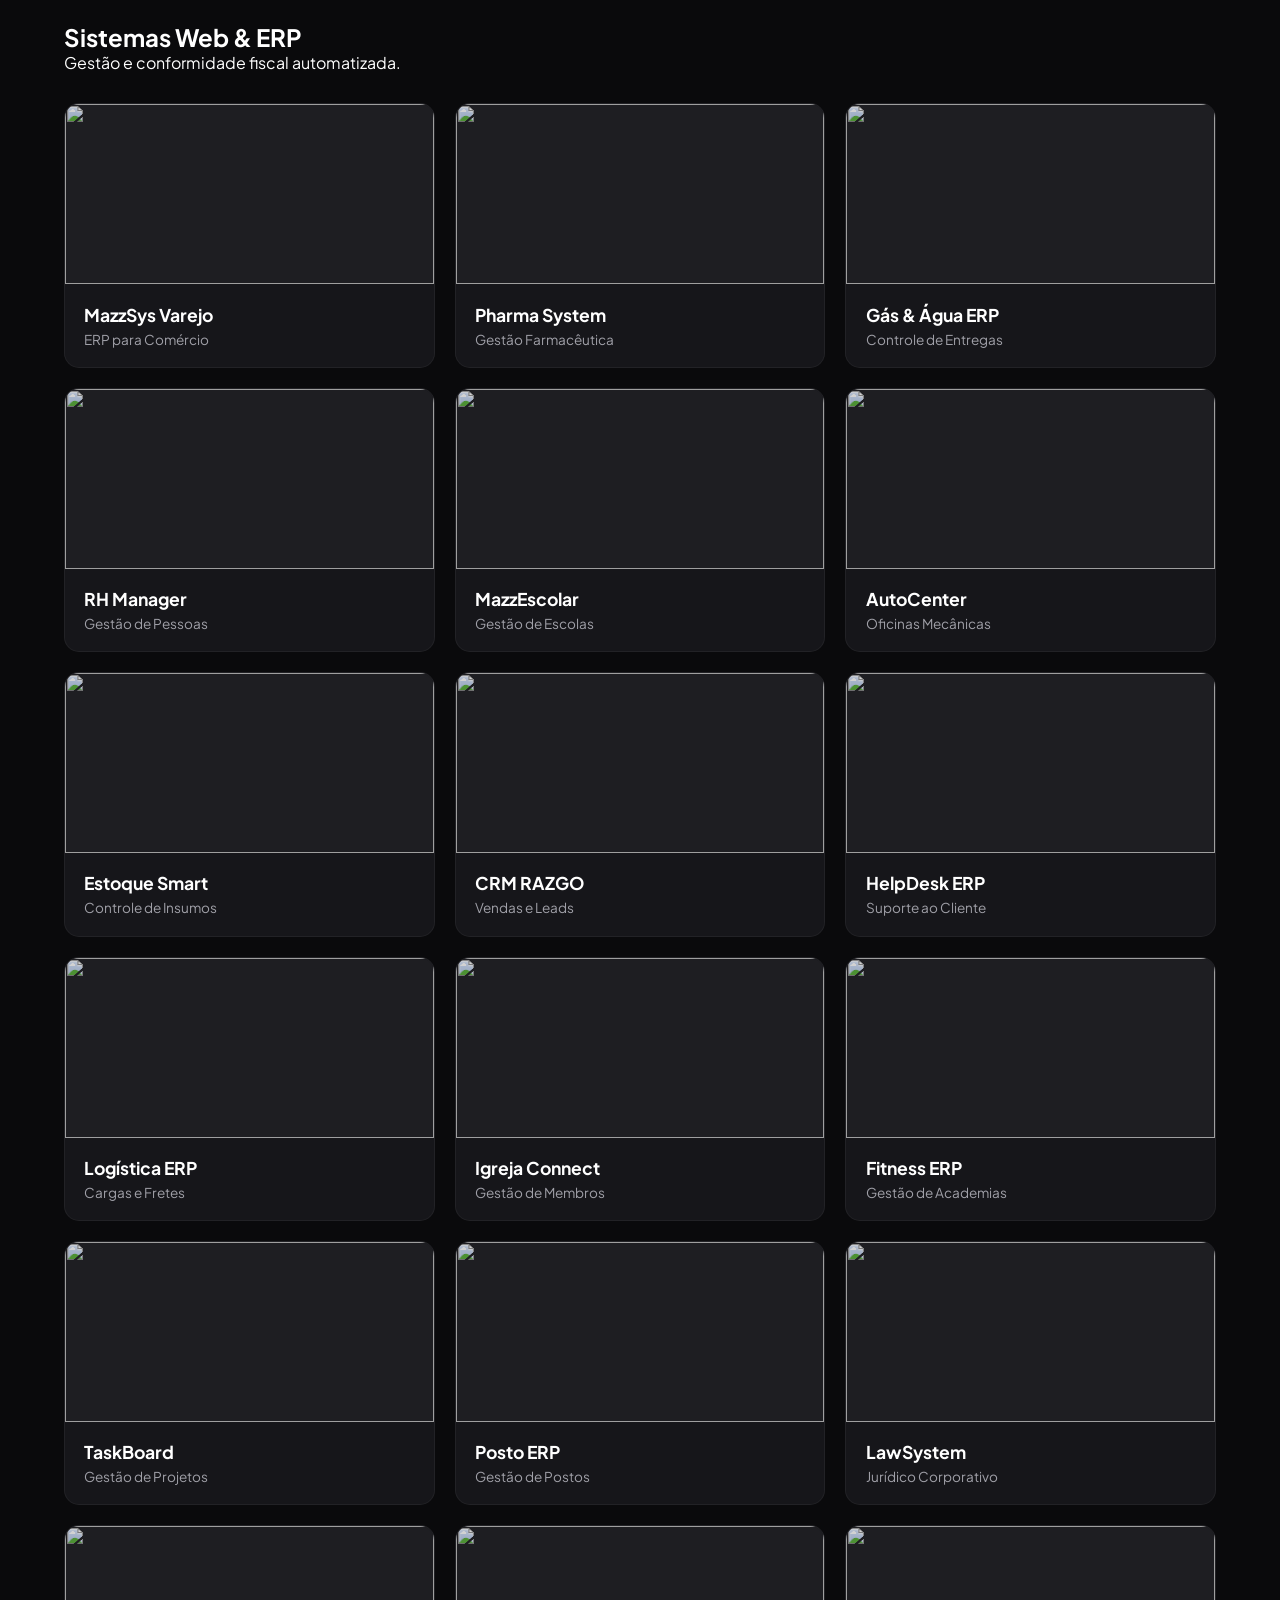
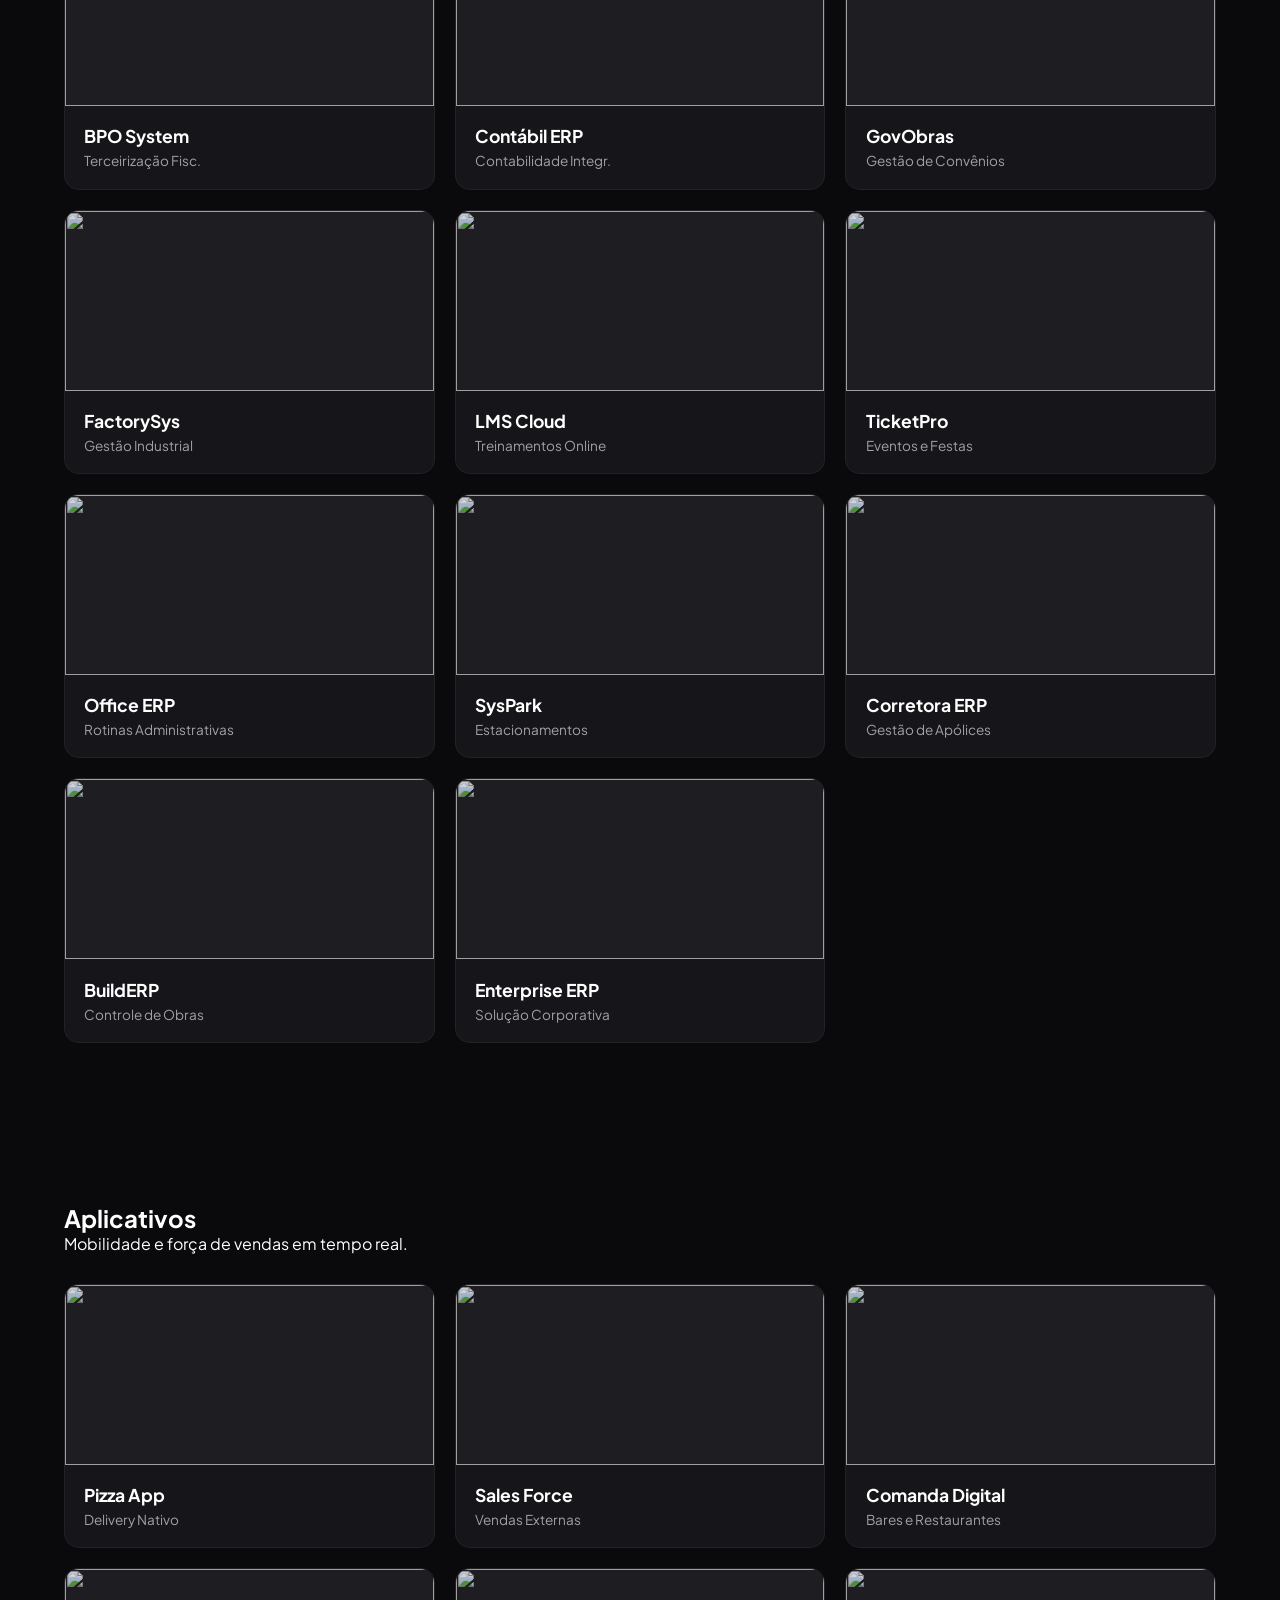
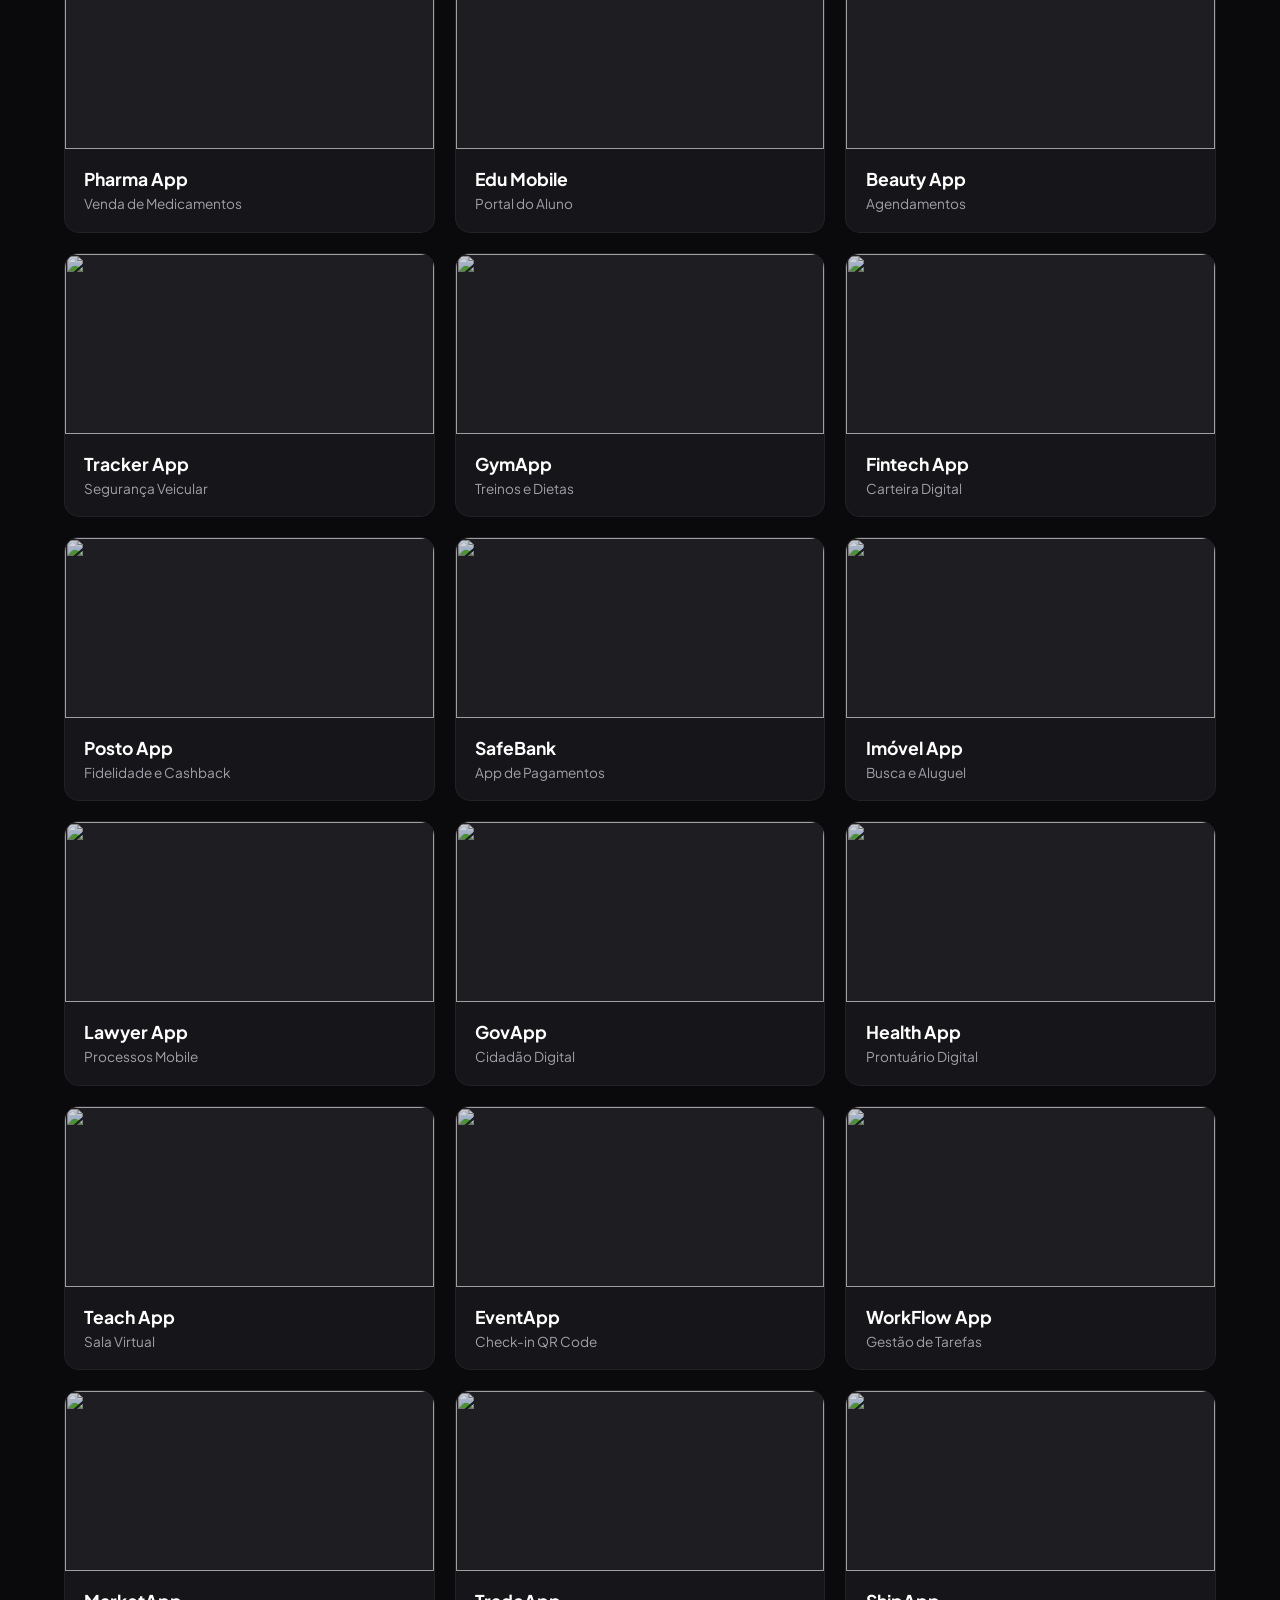
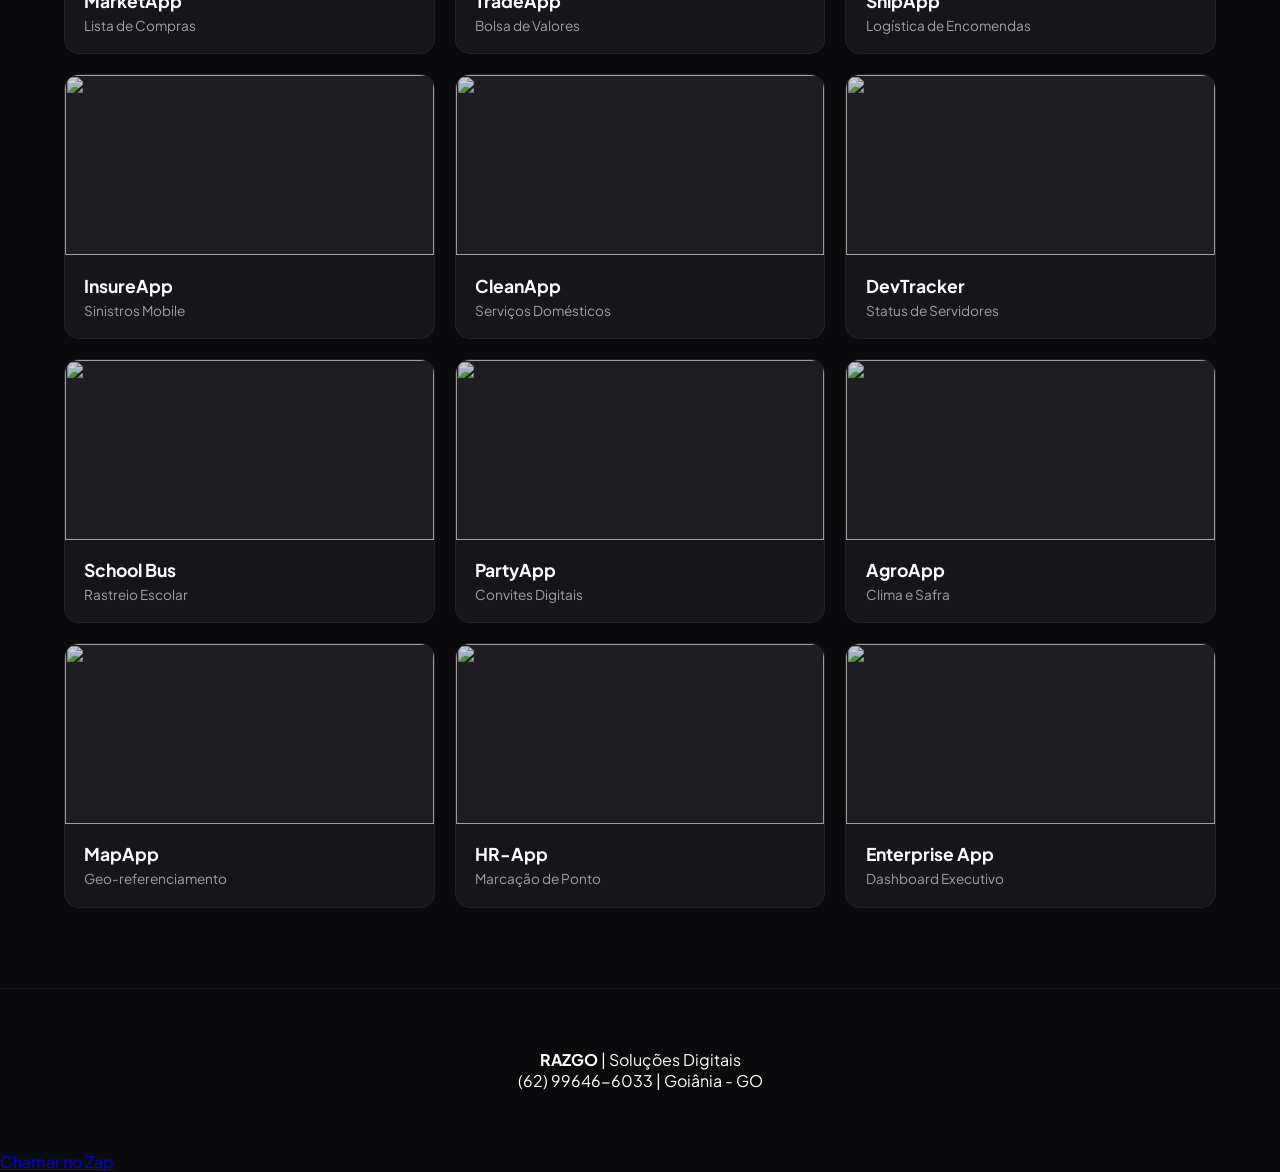
==== commit 3e7a6185: "Deploy Final: 96 modelos, CSS completo, Menu Mobile e Botão WhatsApp" ====
--- a/index.html
+++ b/index.html
@@ -40,19 +40,15 @@
                 <p>Presença digital estratégica e conversão.</p>
             </div>
             <div class="portfolio-grid">
-                <div class="card"><div class="img-box"><img src="https://images.unsplash.com/photo-1460925895917-afdab827c52f?auto=format&fit=crop&w=500&q=60" loading="lazy"></div><div class="info"><h3>Engenharia Civil</h3><p>Portal Corporativo</p></div></div>
-                <div class="card"><div class="img-box"><img src="https://images.unsplash.com/photo-1503387762-592dee58c460?auto=format&fit=crop&w=500&q=60" loading="lazy"></div><div class="info"><h3>Arquitetura 3D</h3><p>Exposição de Projetos</p></div></div>
+                <div class="card"><div class="img-box"><img src="https://images.unsplash.com/photo-1486406146926-c627a92ad1ab?auto=format&fit=crop&w=800&q=80" loading="lazy"></div><div class="info"><h3>Engenharia Civil</h3><p>Projetos</p></div></div>
                 <div class="card"><div class="img-box"><img src="https://images.unsplash.com/photo-1581094794329-c8112a89af12?auto=format&fit=crop&w=500&q=60" loading="lazy"></div><div class="info"><h3>Ambiental Pro</h3><p>Consultoria Técnica</p></div></div>
                 <div class="card"><div class="img-box"><img src="https://images.unsplash.com/photo-1589829545856-d10d557cf95f?auto=format&fit=crop&w=500&q=60" loading="lazy"></div><div class="info"><h3>Direito Digital</h3><p>Landing Page Jurídica</p></div></div>
                 <div class="card"><div class="img-box"><img src="https://images.unsplash.com/photo-1560518883-ce09059eeffa?auto=format&fit=crop&w=500&q=60" loading="lazy"></div><div class="info"><h3>Real Estate</h3><p>Portal Imobiliário</p></div></div>
                 <div class="card"><div class="img-box"><img src="https://images.unsplash.com/photo-1519494026892-80bbd2d6fd0d?auto=format&fit=crop&w=500&q=60" loading="lazy"></div><div class="info"><h3>Health Care</h3><p>Clínicas Médicas</p></div></div>
-                <div class="card"><div class="img-box"><img src="https://images.unsplash.com/photo-1454165833767-027ffea9e77b?auto=format&fit=crop&w=500&q=60" loading="lazy"></div><div class="info"><h3>Contabilidade</h3><p>Serviços Fiscais</p></div></div>
                 <div class="card"><div class="img-box"><img src="https://images.unsplash.com/photo-1497366216548-37526070297c?auto=format&fit=crop&w=500&q=60" loading="lazy"></div><div class="info"><h3>Coworking</h3><p>Reserva de Salas</p></div></div>
                 <div class="card"><div class="img-box"><img src="https://images.unsplash.com/photo-1556761175-b413da4baf72?auto=format&fit=crop&w=500&q=60" loading="lazy"></div><div class="info"><h3>Agência Digital</h3><p>Marketing & SEO</p></div></div>
-                <div class="card"><div class="img-box"><img src="https://images.unsplash.com/photo-1521791136366-398517526ed8?auto=format&fit=crop&w=500&q=60" loading="lazy"></div><div class="info"><h3>RH & Consultoria</h3><p>Recrutamento Online</p></div></div>
                 <div class="card"><div class="img-box"><img src="https://images.unsplash.com/photo-1517245386807-bb43f82c33c4?auto=format&fit=crop&w=500&q=60" loading="lazy"></div><div class="info"><h3>Escola Idiomas</h3><p>Cursos Online</p></div></div>
                 <div class="card"><div class="img-box"><img src="https://images.unsplash.com/photo-1534438327276-14e5300c3a48?auto=format&fit=crop&w=500&q=60" loading="lazy"></div><div class="info"><h3>Academia Fit</h3><p>Inscrição e Planos</p></div></div>
-                <div class="card"><div class="img-box"><img src="https://images.unsplash.com/photo-1551288049-bbbda5366392?auto=format&fit=crop&w=500&q=60" loading="lazy"></div><div class="info"><h3>Loja de Moda</h3><p>Catálogo Digital</p></div></div>
                 <div class="card"><div class="img-box"><img src="https://images.unsplash.com/photo-1472851294608-062f824d29cc?auto=format&fit=crop&w=500&q=60" loading="lazy"></div><div class="info"><h3>Pet Shop</h3><p>Banho e Tosa</p></div></div>
                 <div class="card"><div class="img-box"><img src="https://images.unsplash.com/photo-1441986300917-64674bd600d8?auto=format&fit=crop&w=500&q=60" loading="lazy"></div><div class="info"><h3>Móveis Luxo</h3><p>Design de Interiores</p></div></div>
                 <div class="card"><div class="img-box"><img src="https://images.unsplash.com/photo-1556155092-490a1ba16284?auto=format&fit=crop&w=500&q=60" loading="lazy"></div><div class="info"><h3>Agência Viagens</h3><p>Pacotes e Roteiros</p></div></div>
@@ -65,7 +61,6 @@
                 <div class="card"><div class="img-box"><img src="https://images.unsplash.com/photo-1517048676732-d65bc937f952?auto=format&fit=crop&w=500&q=60" loading="lazy"></div><div class="info"><h3>Eventos VIP</h3><p>Venda de Ingressos</p></div></div>
                 <div class="card"><div class="img-box"><img src="https://images.unsplash.com/photo-1497215728101-856f4ea42174?auto=format&fit=crop&w=500&q=60" loading="lazy"></div><div class="info"><h3>Virtual Office</h3><p>Gestão Remota</p></div></div>
                 <div class="card"><div class="img-box"><img src="https://images.unsplash.com/photo-1557804506-669a67965ba0?auto=format&fit=crop&w=500&q=60" loading="lazy"></div><div class="info"><h3>Consultoria TI</h3><p>Infraestrutura</p></div></div>
-                <div class="card"><div class="img-box"><img src="https://images.unsplash.com/photo-1541888946425-d81bb19480c5?auto=format&fit=crop&w=500&q=60" loading="lazy"></div><div class="info"><h3>Obras Públicas</h3><p>Acompanhamento</p></div></div>
                 <div class="card"><div class="img-box"><img src="https://images.unsplash.com/photo-1507925921958-8a62f3d1a50d?auto=format&fit=crop&w=500&q=60" loading="lazy"></div><div class="info"><h3>Salão de Beleza</h3><p>Site de Serviços</p></div></div>
                 <div class="card"><div class="img-box"><img src="https://images.unsplash.com/photo-1555066931-4365d14bab8c?auto=format&fit=crop&w=500&q=60" loading="lazy"></div><div class="info"><h3>Coding School</h3><p>Plataforma EAD</p></div></div>
                 <div class="card"><div class="img-box"><img src="https://images.unsplash.com/photo-1563986768609-322da13575f3?auto=format&fit=crop&w=500&q=60" loading="lazy"></div><div class="info"><h3>Logística Web</h3><p>Transportadoras</p></div></div>
@@ -81,22 +76,16 @@
                 <p>Gestão e conformidade fiscal automatizada.</p>
             </div>
             <div class="portfolio-grid">
-                <div class="card special"><div class="img-box"><img src="https://images.unsplash.com/photo-1454165833767-027ffea9e77b?auto=format&fit=crop&w=500&q=60" loading="lazy"></div><div class="info"><h3>GovTransparência</h3><p>Gestão Municipal</p></div></div>
                 <div class="card"><div class="img-box"><img src="https://images.unsplash.com/photo-1556742044-3c52d6e88c62?auto=format&fit=crop&w=500&q=60" loading="lazy"></div><div class="info"><h3>MazzSys Varejo</h3><p>ERP para Comércio</p></div></div>
                 <div class="card"><div class="img-box"><img src="https://images.unsplash.com/photo-1586015555751-63bb77f4322a?auto=format&fit=crop&w=500&q=60" loading="lazy"></div><div class="info"><h3>Pharma System</h3><p>Gestão Farmacêutica</p></div></div>
                 <div class="card"><div class="img-box"><img src="https://images.unsplash.com/photo-1581092160562-40aa08e78837?auto=format&fit=crop&w=500&q=60" loading="lazy"></div><div class="info"><h3>Gás & Água ERP</h3><p>Controle de Entregas</p></div></div>
-                <div class="card"><div class="img-box"><img src="https://images.unsplash.com/photo-1504868584819-f8e905263543?auto=format&fit=crop&w=500&q=60" loading="lazy"></div><div class="info"><h3>BI Dashboards</h3><p>Inteligência de Dados</p></div></div>
-                <div class="card"><div class="img-box"><img src="https://images.unsplash.com/photo-1551288049-bbbda5366392?auto=format&fit=crop&w=500&q=60" loading="lazy"></div><div class="info"><h3>Fiscal Connect</h3><p>Emissor de NF-e</p></div></div>
                 <div class="card"><div class="img-box"><img src="https://images.unsplash.com/photo-1507925921958-8a62f3d1a50d?auto=format&fit=crop&w=500&q=60" loading="lazy"></div><div class="info"><h3>RH Manager</h3><p>Gestão de Pessoas</p></div></div>
-                <div class="card"><div class="img-box"><img src="https://images.unsplash.com/photo-1454165833767-027ffea9e77b?auto=format&fit=crop&w=500&q=60" loading="lazy"></div><div class="info"><h3>Financeiro ERP</h3><p>Controle de Caixa</p></div></div>
                 <div class="card"><div class="img-box"><img src="https://images.unsplash.com/photo-1553877522-43269d4ea984?auto=format&fit=crop&w=500&q=60" loading="lazy"></div><div class="info"><h3>MazzEscolar</h3><p>Gestão de Escolas</p></div></div>
                 <div class="card"><div class="img-box"><img src="https://images.unsplash.com/photo-1486262715619-67b85e0b08d3?auto=format&fit=crop&w=500&q=60" loading="lazy"></div><div class="info"><h3>AutoCenter</h3><p>Oficinas Mecânicas</p></div></div>
-                <div class="card"><div class="img-box"><img src="https://images.unsplash.com/photo-1521791136366-398517526ed8?auto=format&fit=crop&w=500&q=60" loading="lazy"></div><div class="info"><h3>HotelSys</h3><p>Gestão Hoteleira</p></div></div>
                 <div class="card"><div class="img-box"><img src="https://images.unsplash.com/photo-1563986768609-322da13575f3?auto=format&fit=crop&w=500&q=60" loading="lazy"></div><div class="info"><h3>Estoque Smart</h3><p>Controle de Insumos</p></div></div>
                 <div class="card"><div class="img-box"><img src="https://images.unsplash.com/photo-1504384308090-c894fdcc538d?auto=format&fit=crop&w=500&q=60" loading="lazy"></div><div class="info"><h3>CRM RAZGO</h3><p>Vendas e Leads</p></div></div>
                 <div class="card"><div class="img-box"><img src="https://images.unsplash.com/photo-1531403009284-440f080d1e12?auto=format&fit=crop&w=500&q=60" loading="lazy"></div><div class="info"><h3>HelpDesk ERP</h3><p>Suporte ao Cliente</p></div></div>
                 <div class="card"><div class="img-box"><img src="https://images.unsplash.com/photo-1557804506-669a67965ba0?auto=format&fit=crop&w=500&q=60" loading="lazy"></div><div class="info"><h3>Logística ERP</h3><p>Cargas e Fretes</p></div></div>
-                <div class="card"><div class="img-box"><img src="https://images.unsplash.com/photo-1454165833767-027ffea9e77b?auto=format&fit=crop&w=500&q=60" loading="lazy"></div><div class="info"><h3>AgroSystem</h3><p>Gestão Rural</p></div></div>
                 <div class="card"><div class="img-box"><img src="https://images.unsplash.com/photo-1522202176988-66273c2fd55f?auto=format&fit=crop&w=500&q=60" loading="lazy"></div><div class="info"><h3>Igreja Connect</h3><p>Gestão de Membros</p></div></div>
                 <div class="card"><div class="img-box"><img src="https://images.unsplash.com/photo-1517048676732-d65bc937f952?auto=format&fit=crop&w=500&q=60" loading="lazy"></div><div class="info"><h3>Fitness ERP</h3><p>Gestão de Academias</p></div></div>
                 <div class="card"><div class="img-box"><img src="https://images.unsplash.com/photo-1497215728101-856f4ea42174?auto=format&fit=crop&w=500&q=60" loading="lazy"></div><div class="info"><h3>TaskBoard</h3><p>Gestão de Projetos</p></div></div>
@@ -123,14 +112,12 @@
             </div>
             <div class="portfolio-grid">
                 <div class="card"><div class="img-box"><img src="https://images.unsplash.com/photo-1512428559087-560fa5ceab42?auto=format&fit=crop&w=500&q=60" loading="lazy"></div><div class="info"><h3>Pizza App</h3><p>Delivery Nativo</p></div></div>
-                <div class="card"><div class="img-box"><img src="https://images.unsplash.com/photo-1551288049-bbbda5366392?auto=format&fit=crop&w=500&q=60" loading="lazy"></div><div class="info"><h3>LogisApp</h3><p>Rastreio de Frotas</p></div></div>
                 <div class="card"><div class="img-box"><img src="https://images.unsplash.com/photo-1516321318423-f06f85e504b3?auto=format&fit=crop&w=500&q=60" loading="lazy"></div><div class="info"><h3>Sales Force</h3><p>Vendas Externas</p></div></div>
                 <div class="card"><div class="img-box"><img src="https://images.unsplash.com/photo-1565299624946-b28f40a0ae38?auto=format&fit=crop&w=500&q=60" loading="lazy"></div><div class="info"><h3>Comanda Digital</h3><p>Bares e Restaurantes</p></div></div>
                 <div class="card"><div class="img-box"><img src="https://images.unsplash.com/photo-1514933651103-005eec06c04b?auto=format&fit=crop&w=500&q=60" loading="lazy"></div><div class="info"><h3>Pharma App</h3><p>Venda de Medicamentos</p></div></div>
                 <div class="card"><div class="img-box"><img src="https://images.unsplash.com/photo-1503676260728-1c00da094a0b?auto=format&fit=crop&w=500&q=60" loading="lazy"></div><div class="info"><h3>Edu Mobile</h3><p>Portal do Aluno</p></div></div>
                 <div class="card"><div class="img-box"><img src="https://images.unsplash.com/photo-1560066984-138dadb4c035?auto=format&fit=crop&w=500&q=60" loading="lazy"></div><div class="info"><h3>Beauty App</h3><p>Agendamentos</p></div></div>
                 <div class="card"><div class="img-box"><img src="https://images.unsplash.com/photo-1519003722824-194d4455a60c?auto=format&fit=crop&w=500&q=60" loading="lazy"></div><div class="info"><h3>Tracker App</h3><p>Segurança Veicular</p></div></div>
-                <div class="card"><div class="img-box"><img src="https://images.unsplash.com/photo-1551288049-bbbda5366392?auto=format&fit=crop&w=500&q=60" loading="lazy"></div><div class="info"><h3>Cursos NRs App</h3><p>EAD Mobile</p></div></div>
                 <div class="card"><div class="img-box"><img src="https://images.unsplash.com/photo-1517245386807-bb43f82c33c4?auto=format&fit=crop&w=500&q=60" loading="lazy"></div><div class="info"><h3>GymApp</h3><p>Treinos e Dietas</p></div></div>
                 <div class="card"><div class="img-box"><img src="https://images.unsplash.com/photo-1526628953301-3e589a6a8b74?auto=format&fit=crop&w=500&q=60" loading="lazy"></div><div class="info"><h3>Fintech App</h3><p>Carteira Digital</p></div></div>
                 <div class="card"><div class="img-box"><img src="https://images.unsplash.com/photo-1556742044-3c52d6e88c62?auto=format&fit=crop&w=500&q=60" loading="lazy"></div><div class="info"><h3>Posto App</h3><p>Fidelidade e Cashback</p></div></div>
@@ -160,7 +147,7 @@
     </main>
 
     <footer class="footer">
-        <p><strong>RAZ<span>GO</span></strong> | Soluções Digitais</p>
+        <p><strong><span>RAZGO</span></strong> | Soluções Digitais</p>
         <p>(62) 99646-6033 | Goiânia - GO</p>
     </footer>
 
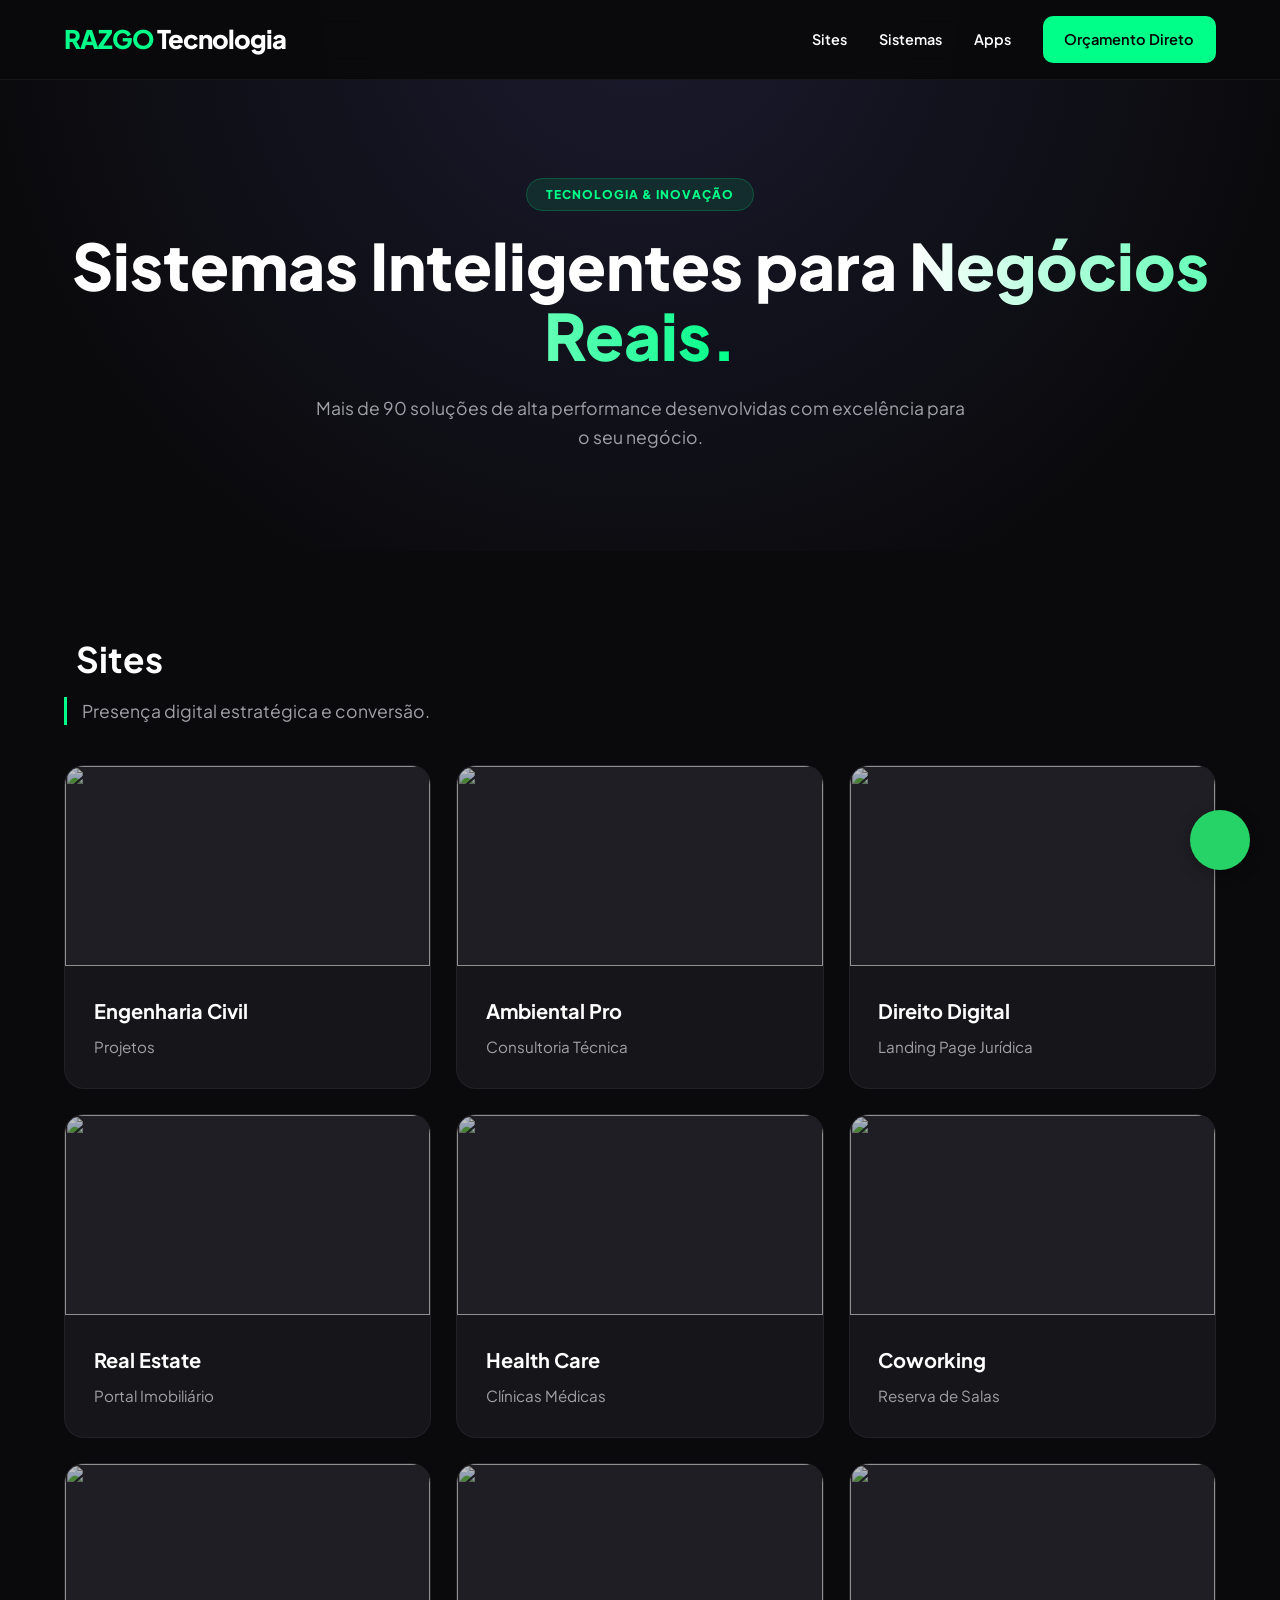
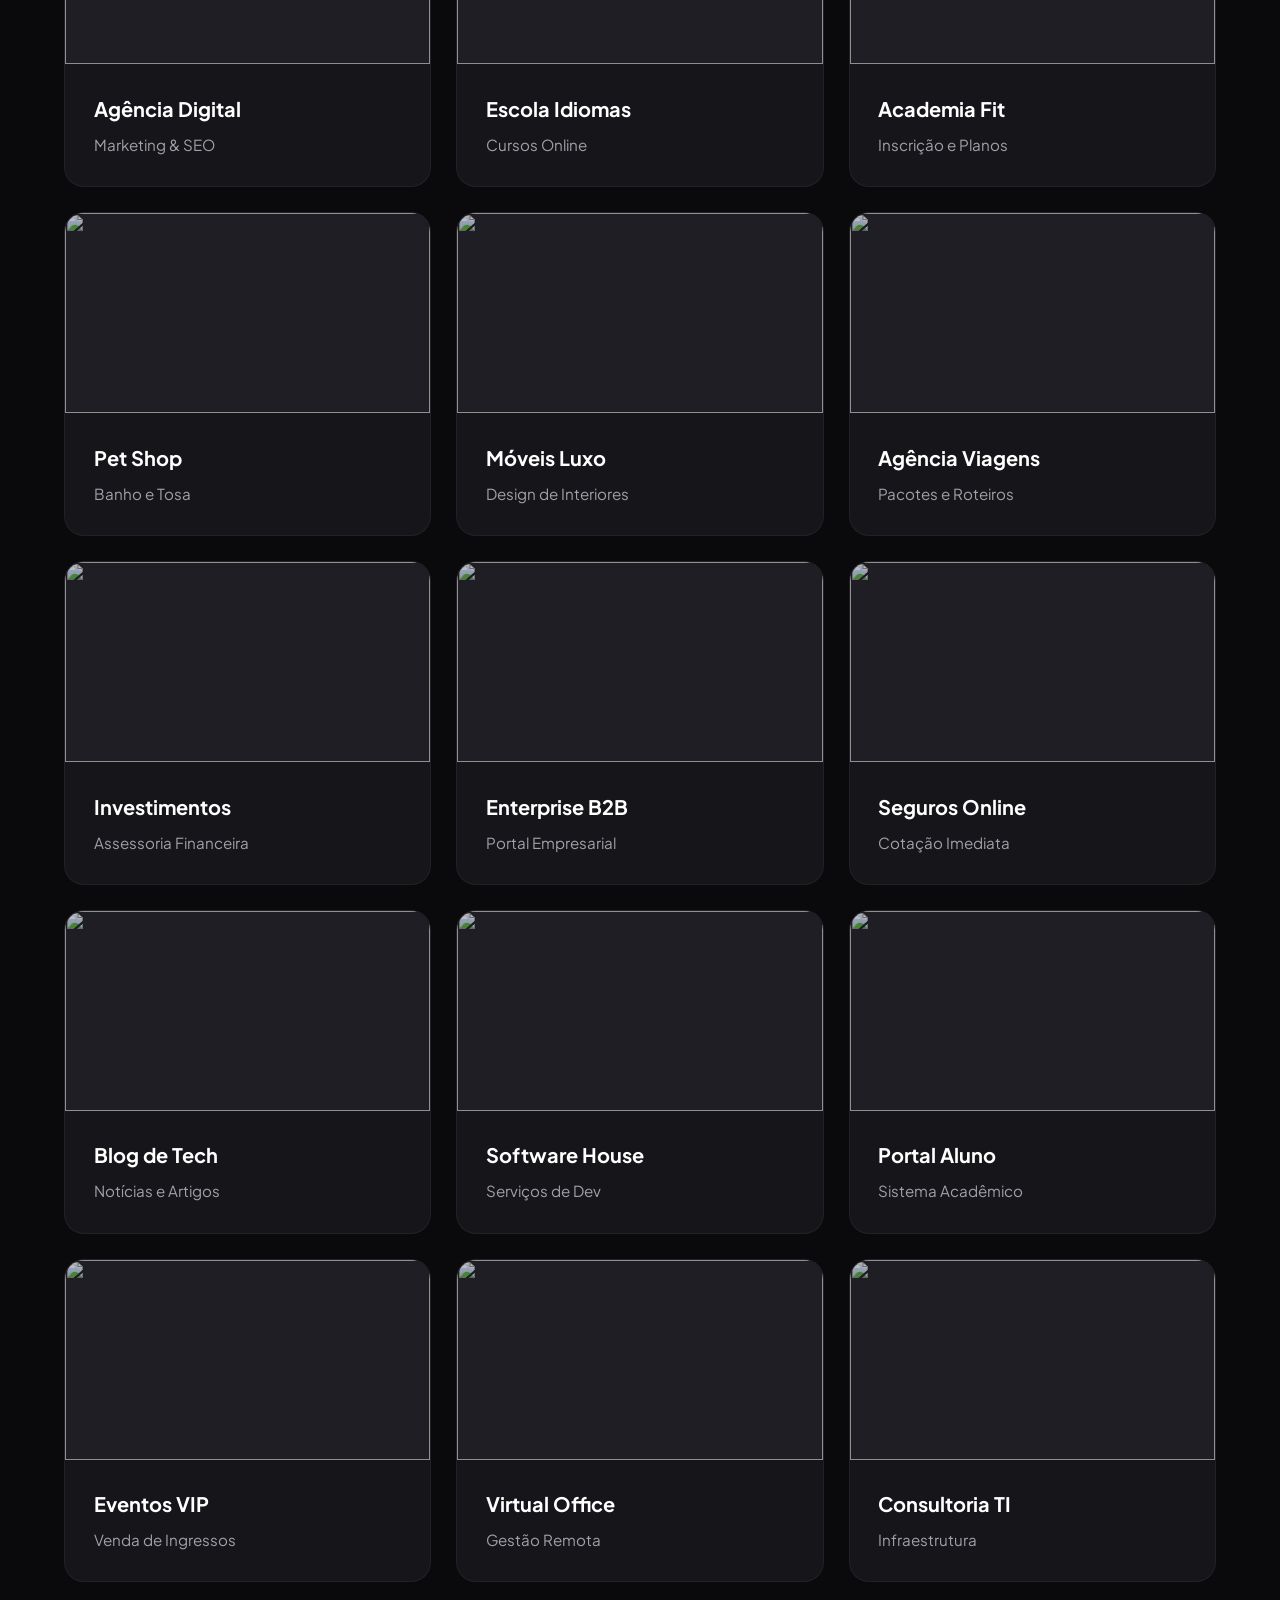
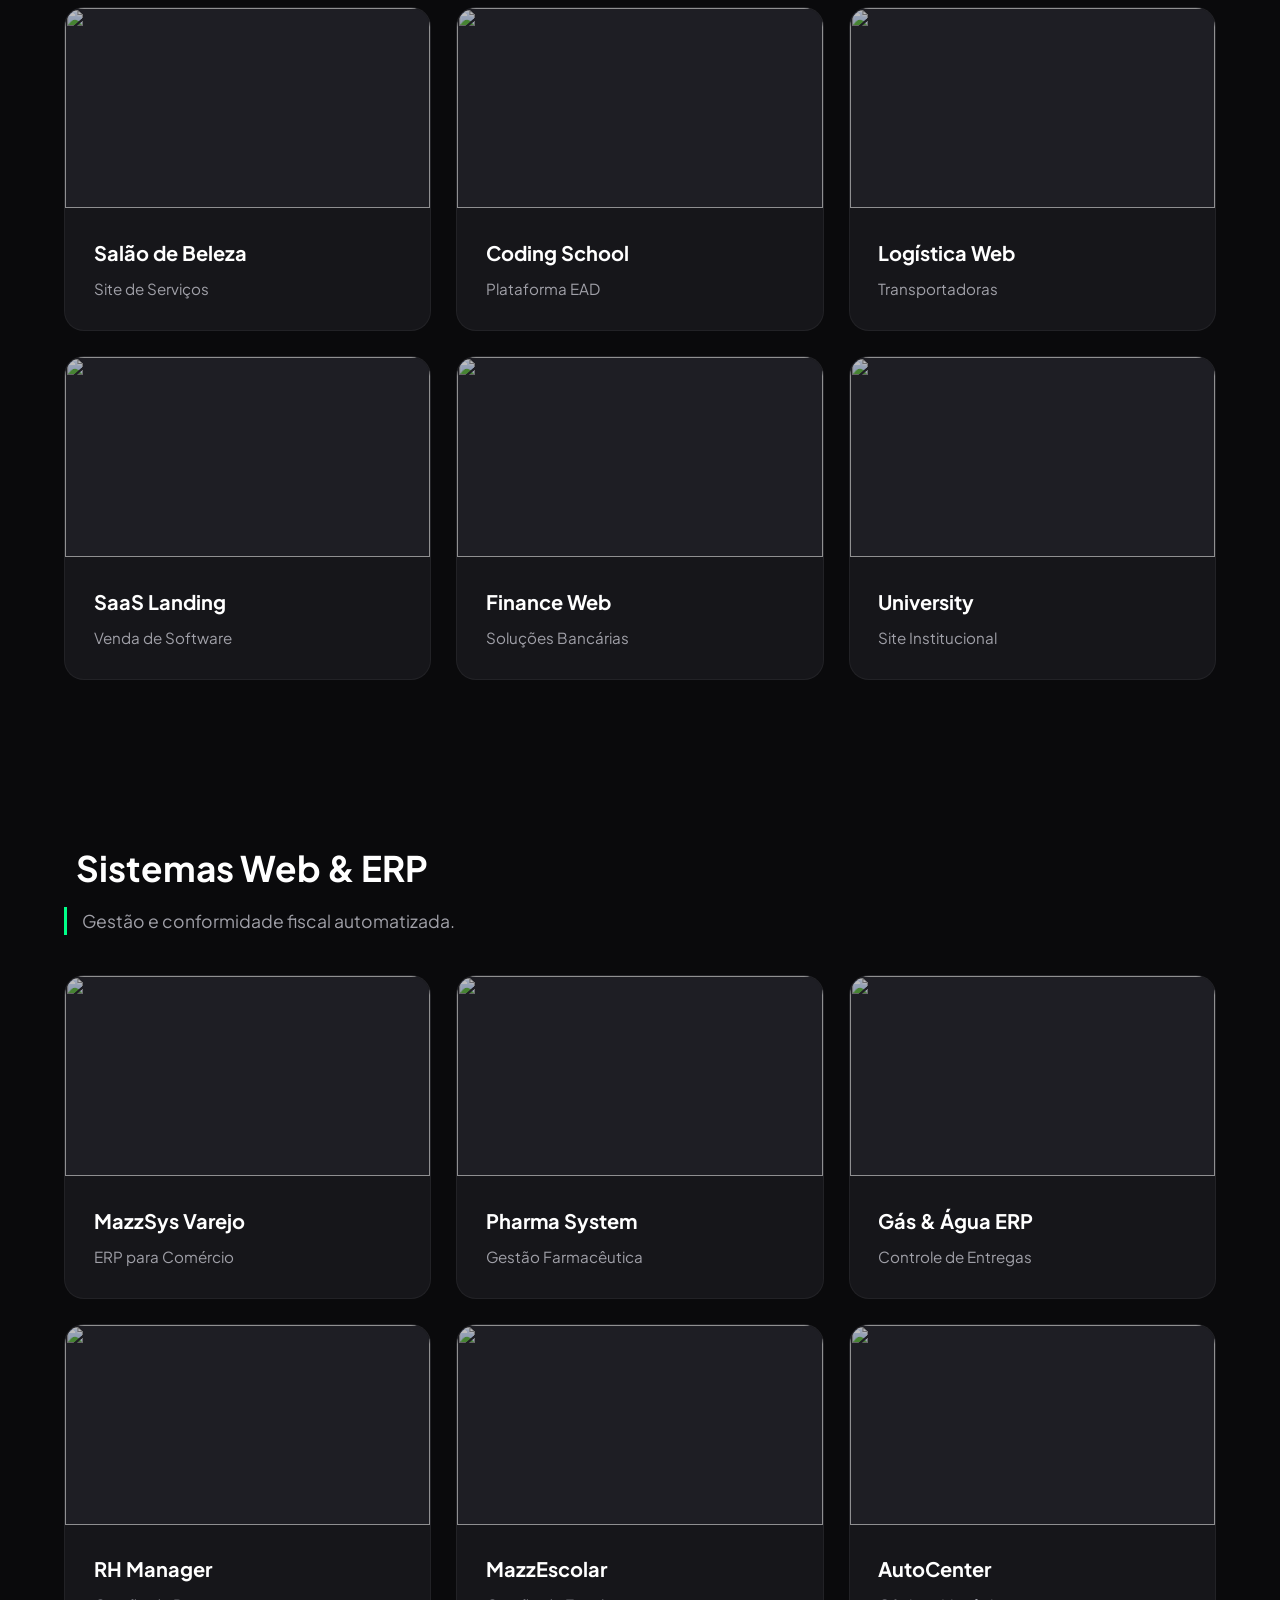
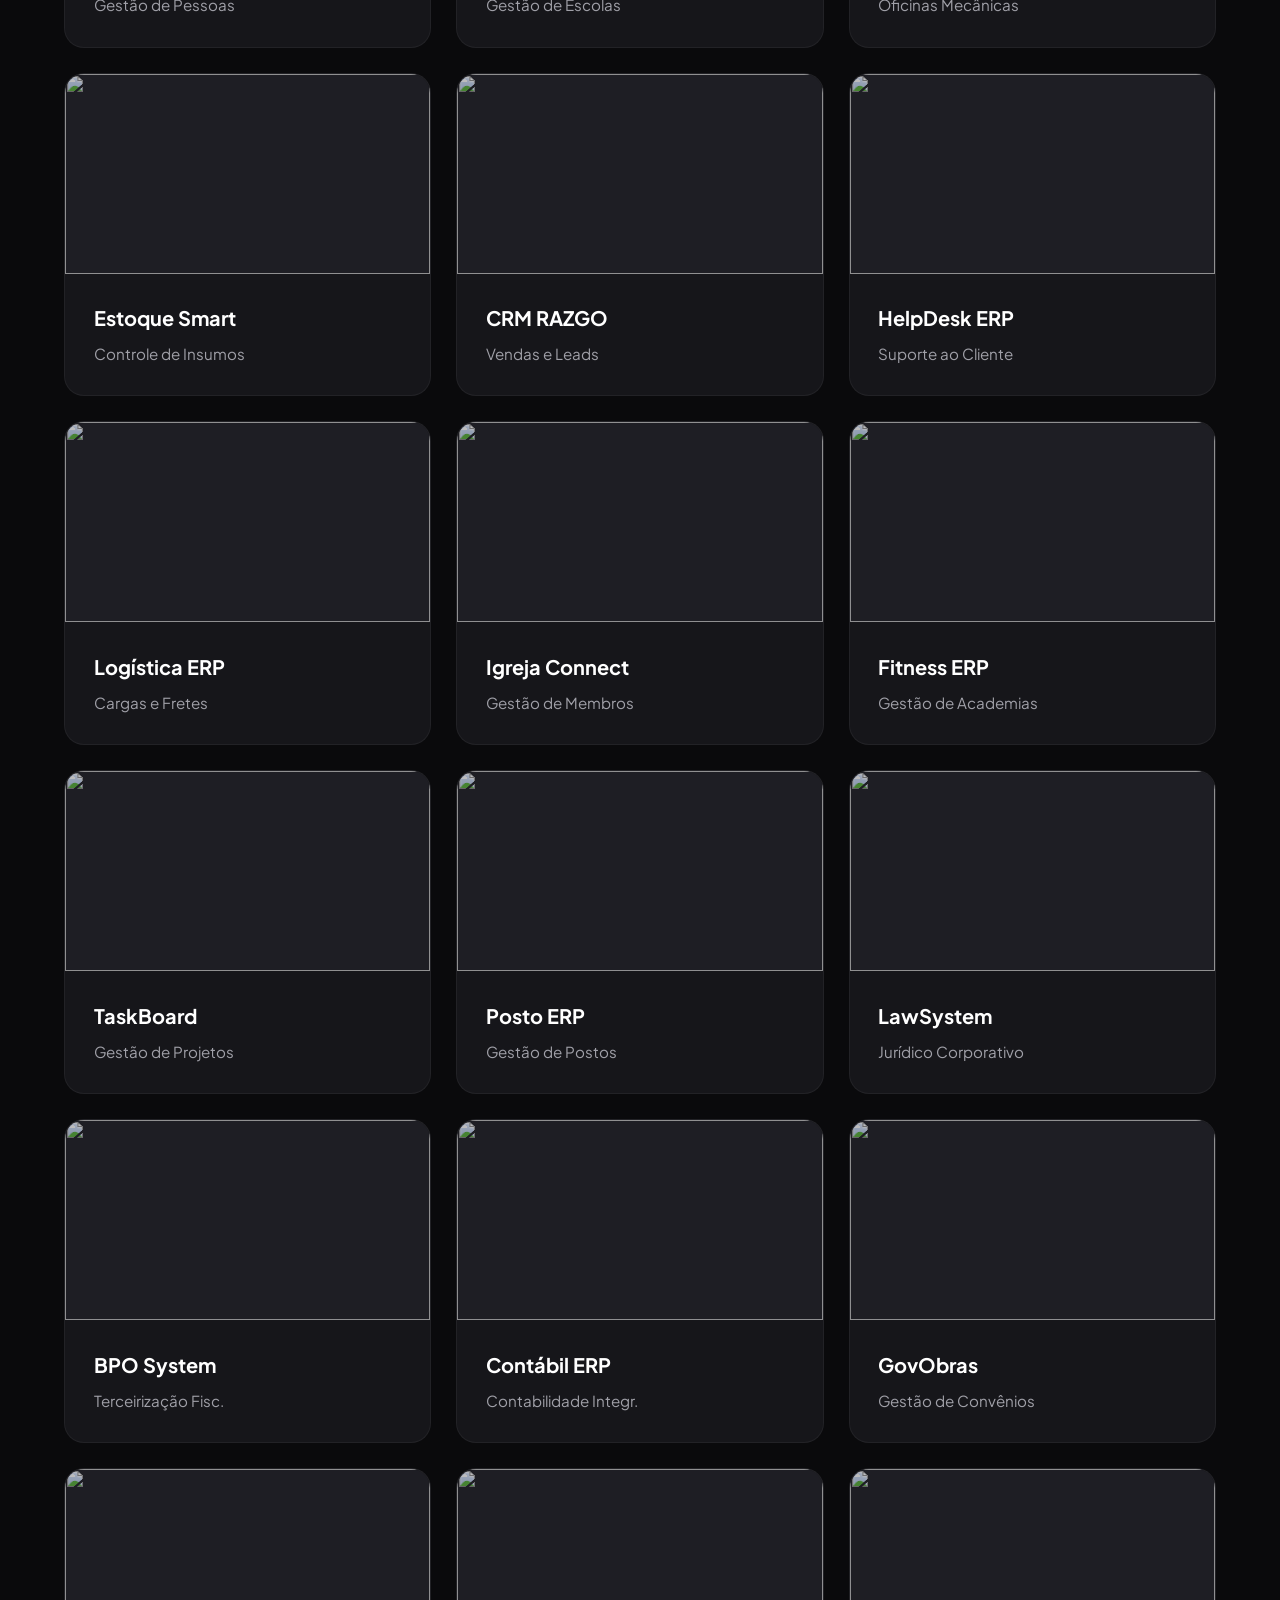
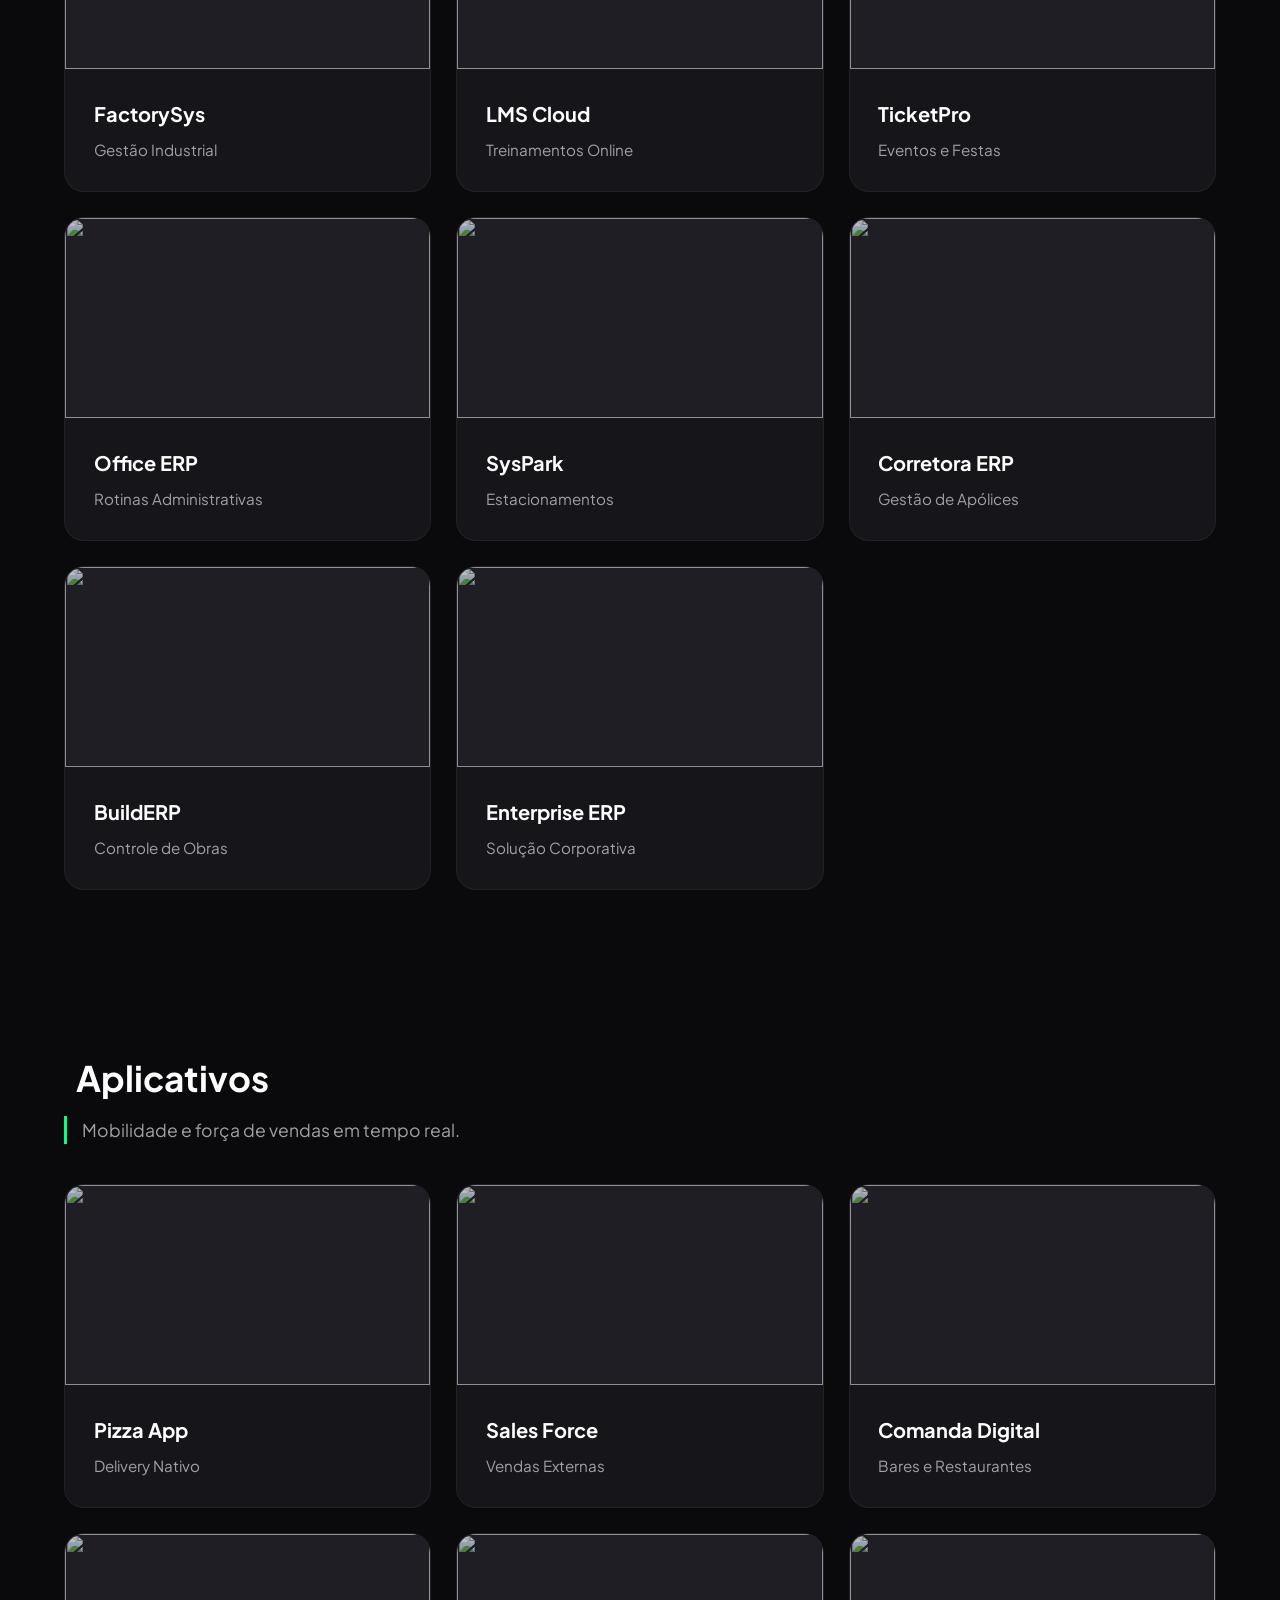
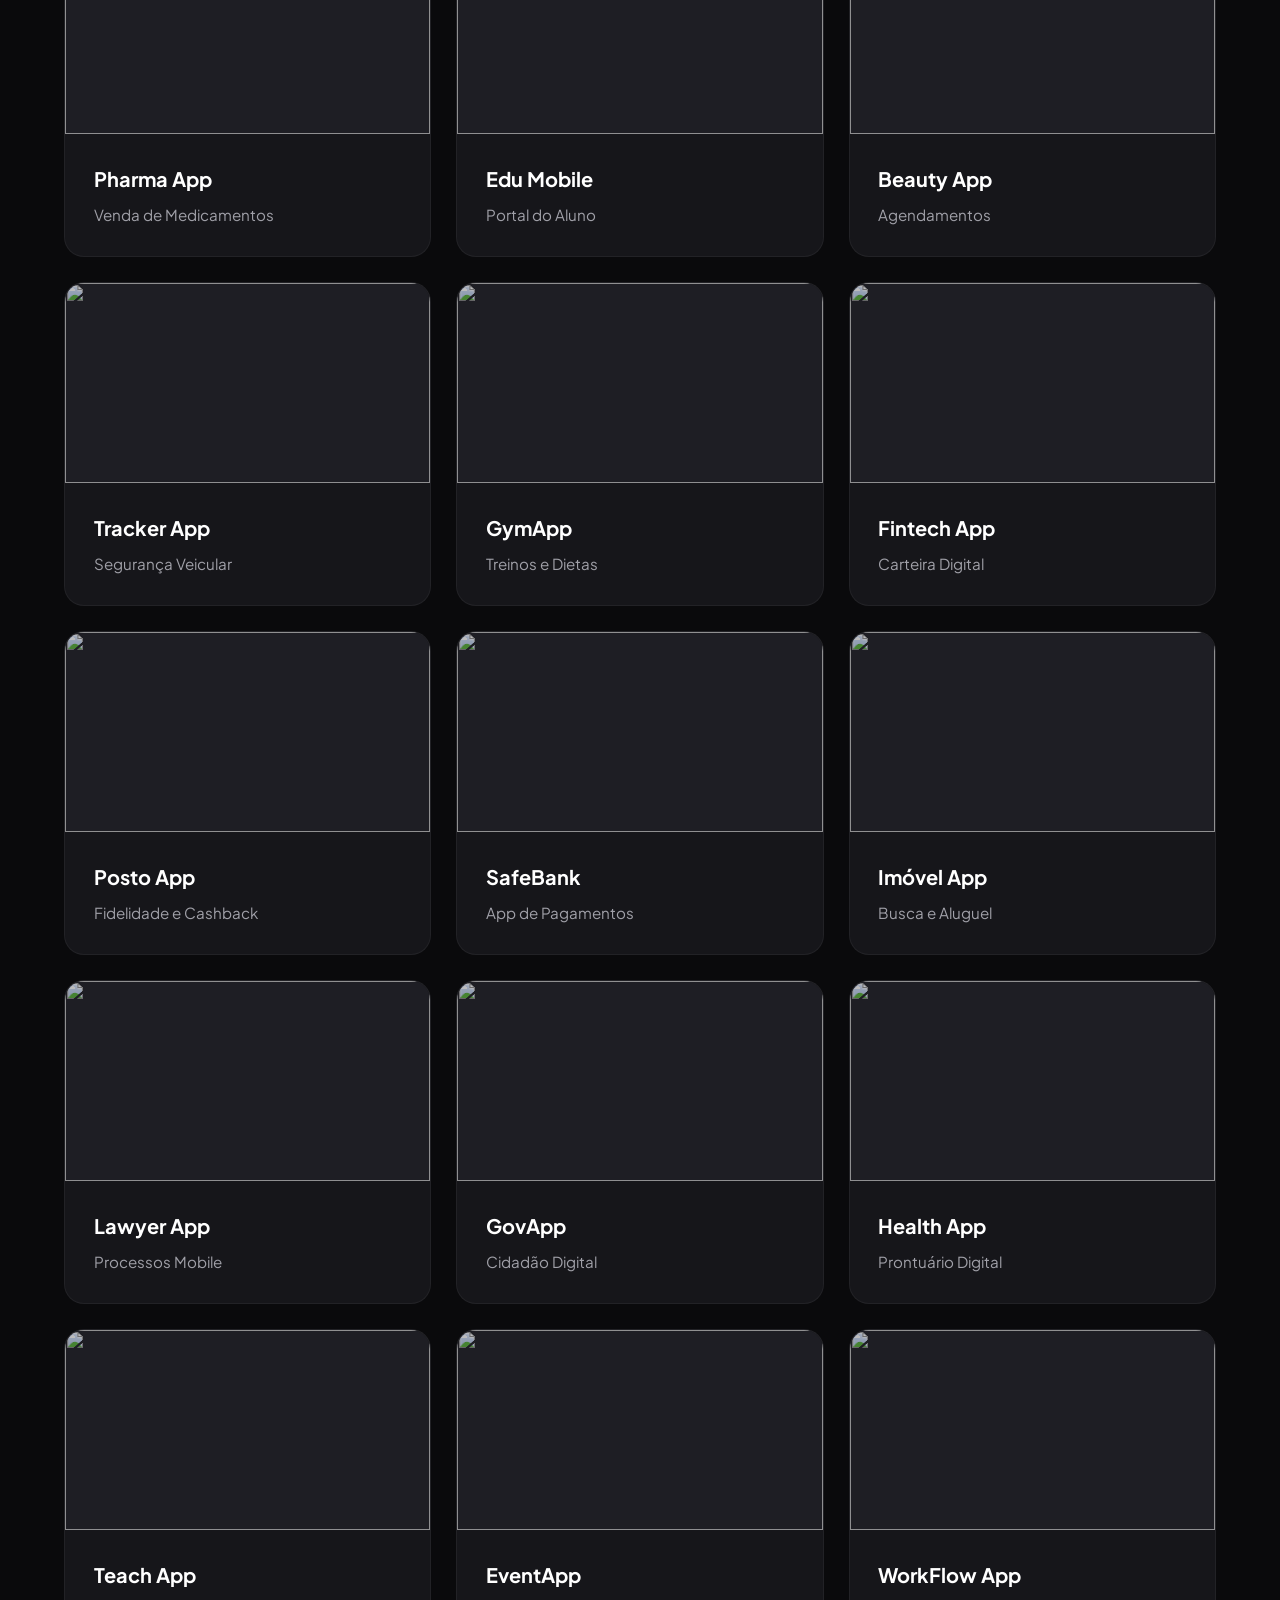
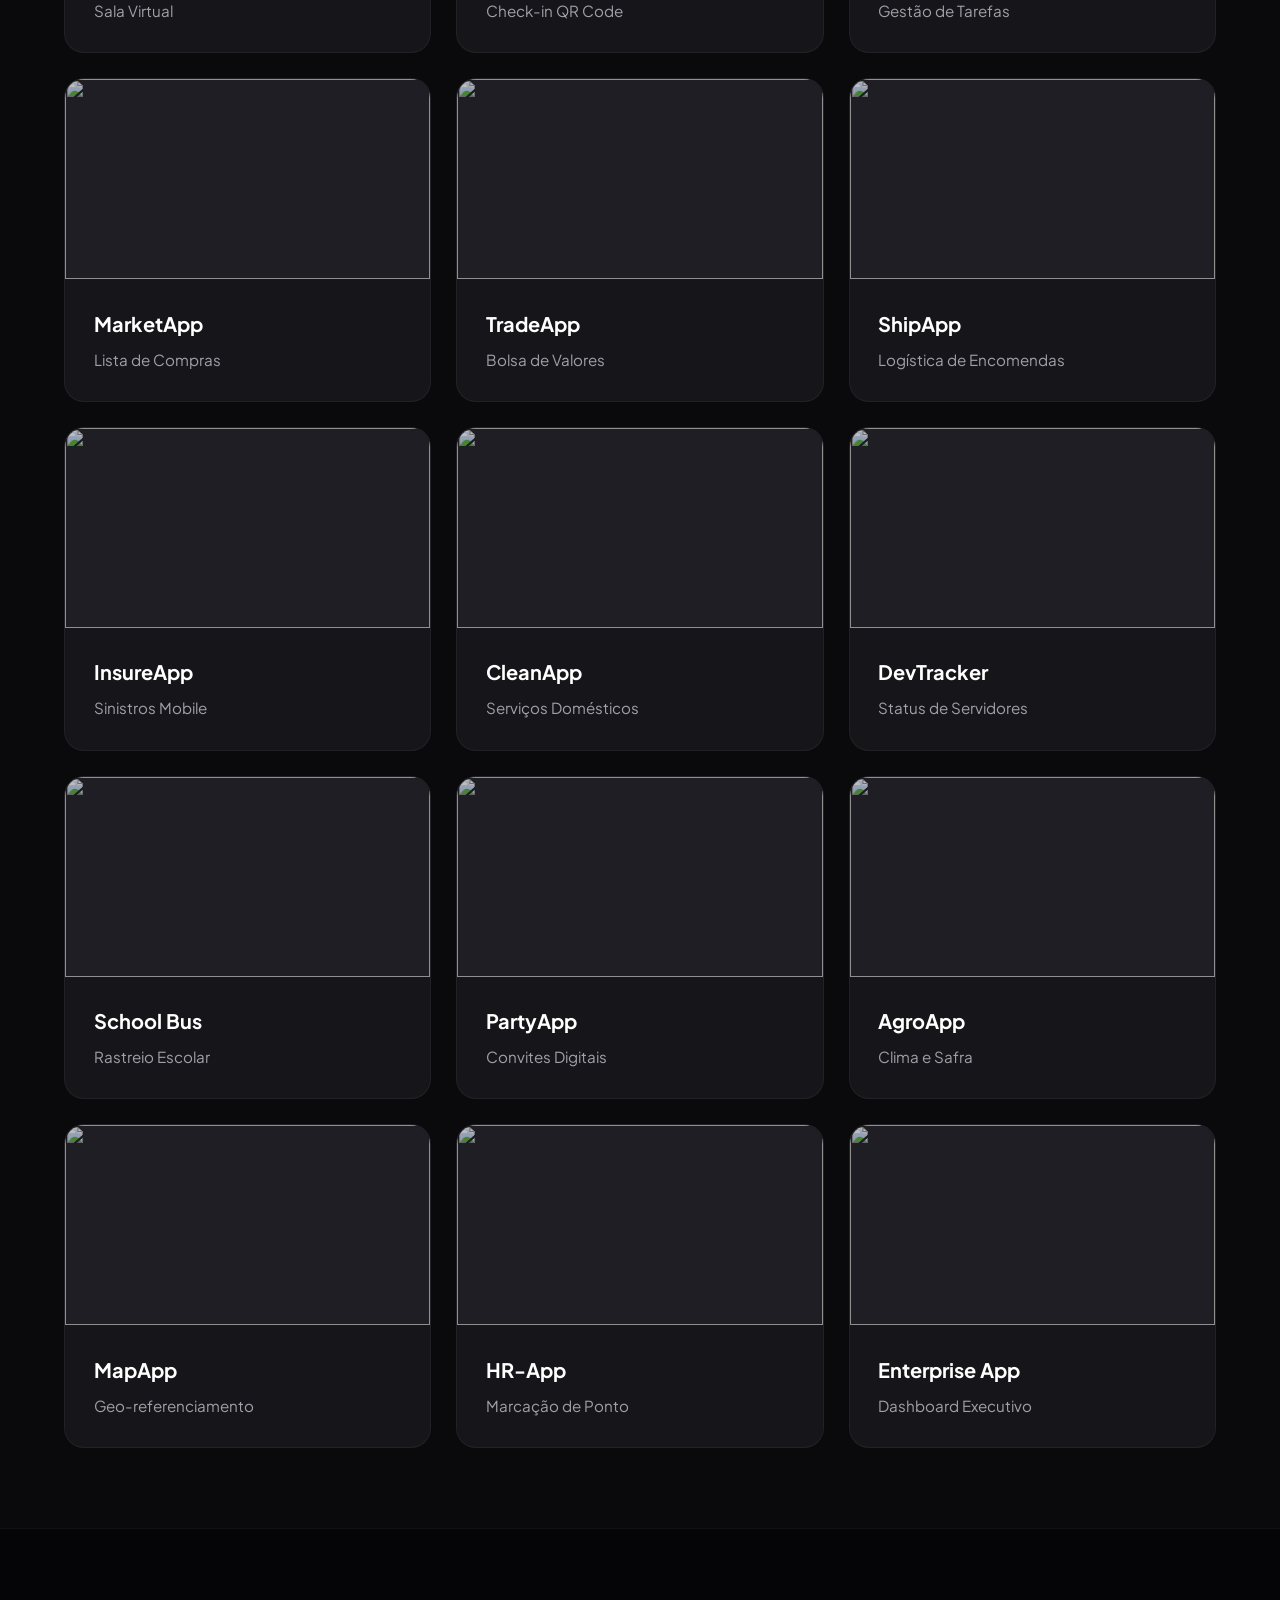
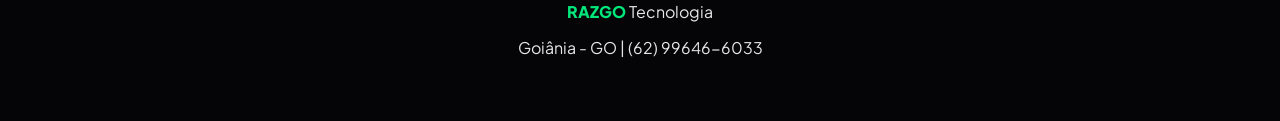
==== commit 46d7eaf6: "Ajuste visual: Rodapé branco com GO em verde" ====
--- a/index.html
+++ b/index.html
@@ -3,7 +3,7 @@
 <head>
     <meta charset="UTF-8">
     <meta name="viewport" content="width=device-width, initial-scale=1.0">
-    <title>RAZGO | Soluções Digitais</title>
+    <title>RAZGO Tecnologia</title>
     <link rel="stylesheet" href="style.css">
     <link href="https://fonts.googleapis.com/css2?family=Plus+Jakarta+Sans:wght@400;700;800&display=swap" rel="stylesheet">
     <link rel="icon" type="image/svg+xml" href="favicon.svg?v=2">
@@ -14,7 +14,7 @@
     <div class="overlay" id="overlay"></div>
 
     <nav class="navbar">
-        <div class="logo">RAZ<span>GO</span></div>
+        <div class="logo"><span>RAZGO</span> Tecnologia</div>
         <button class="menu-btn" id="menu-btn"><i data-lucide="menu"></i></button>
         <div class="nav-links" id="nav-links">
             <a href="#sites">Sites</a>
@@ -147,8 +147,8 @@
     </main>
 
     <footer class="footer">
-        <p><strong><span>RAZGO</span></strong> | Soluções Digitais</p>
-        <p>(62) 99646-6033 | Goiânia - GO</p>
+        <p><strong><span>RAZGO</span></strong> Tecnologia</p>
+        <p>Goiânia - GO | (62) 99646-6033</p>
     </footer>
 
     <script src="script.js"></script>
--- a/style.css
+++ b/style.css
@@ -1,55 +1,399 @@
+/* RAZGO | Soluções Digitais 
+   Estilo Global e Responsividade
+*/
+
 :root {
     --primary: #00ff88;
+    --primary-hover: #00cc6e;
     --bg: #0a0a0c;
     --card-bg: #16161a;
     --text: #ffffff;
     --text-dim: #a0a0a8;
     --nav-height: 80px;
-}
-
-* { margin: 0; padding: 0; box-sizing: border-box; font-family: 'Plus Jakarta Sans', sans-serif; }
-html { scroll-behavior: smooth; }
-body { background-color: var(--bg); color: var(--text); overflow-x: hidden; }
-
+    --transition: all 0.3s cubic-bezier(0.4, 0, 0.2, 1);
+}
+
+/* Reset e Configurações Base */
+* {
+    margin: 0;
+    padding: 0;
+    box-sizing: border-box;
+    font-family: 'Plus Jakarta Sans', sans-serif;
+}
+
+html {
+    scroll-behavior: smooth;
+}
+
+body {
+    background-color: var(--bg);
+    color: var(--text);
+    overflow-x: hidden;
+    line-height: 1.6;
+}
+
+/* Barra de Navegação */
 .navbar {
-    display: flex; justify-content: space-between; align-items: center;
-    padding: 0 5%; height: var(--nav-height);
-    position: fixed; width: 100%; top: 0;
-    background: rgba(10, 10, 12, 0.95); backdrop-filter: blur(10px);
-    z-index: 1000; border-bottom: 1px solid rgba(255,255,255,0.05);
-}
-
-.logo { font-size: 1.5rem; font-weight: 800; }
-.logo span { color: var(--primary); }
-
-.nav-links { display: flex; align-items: center; gap: 1.5rem; }
-.nav-links a { color: var(--text); text-decoration: none; font-weight: 600; font-size: 0.9rem; }
-.btn-zap { background: var(--primary); color: #000 !important; padding: 0.6rem 1.2rem; border-radius: 8px; }
-
-.menu-btn { display: none; background: none; border: none; color: white; cursor: pointer; }
-
-.hero { padding: 180px 5% 100px; text-align: center; background: radial-gradient(circle at top, #1a1a2e 0%, #0a0a0c 100%); }
-
-.main-container { padding: 0 5%; max-width: 1400px; margin: 0 auto; }
-.section { padding: 80px 0; }
-.portfolio-grid { display: grid; grid-template-columns: repeat(auto-fill, minmax(280px, 1fr)); gap: 20px; margin-top: 30px; }
-
-.card { background: var(--card-bg); border-radius: 15px; overflow: hidden; border: 1px solid rgba(255,255,255,0.05); transition: 0.3s; }
-.card:hover { transform: translateY(-10px); border-color: var(--primary); }
-.img-box { height: 180px; background: #1e1e22; overflow: hidden; }
-.img-box img { width: 100%; height: 100%; object-fit: cover; opacity: 0.8; }
-.info { padding: 1.2rem; }
-.info h3 { font-size: 1.1rem; margin-bottom: 5px; }
-.info p { color: var(--text-dim); font-size: 0.85rem; }
-
-.footer { padding: 60px 5%; text-align: center; border-top: 1px solid rgba(255,255,255,0.05); }
-
+    display: flex;
+    justify-content: space-between;
+    align-items: center;
+    padding: 0 5%;
+    height: var(--nav-height);
+    position: fixed;
+    width: 100%;
+    top: 0;
+    background: rgba(10, 10, 12, 0.95);
+    backdrop-filter: blur(12px);
+    z-index: 1000;
+    border-bottom: 1px solid rgba(255, 255, 255, 0.05);
+    transition: var(--transition);
+}
+
+.logo {
+    font-size: 1.6rem;
+    font-weight: 800;
+    letter-spacing: -1px;
+    cursor: pointer;
+}
+
+.logo span {
+    color: var(--primary);
+}
+
+.nav-links {
+    display: flex;
+    align-items: center;
+    gap: 2rem;
+}
+
+.nav-links a {
+    color: var(--text);
+    text-decoration: none;
+    font-size: 0.9rem;
+    font-weight: 600;
+    transition: var(--transition);
+}
+
+.nav-links a:hover {
+    color: var(--primary);
+}
+
+/* Botão Orçamento na Nav */
+.btn-zap {
+    background: var(--primary);
+    color: #000 !important;
+    padding: 0.7rem 1.4rem;
+    border-radius: 10px;
+    font-weight: 700;
+    transition: var(--transition) !important;
+}
+
+.btn-zap:hover {
+    background: var(--primary-hover);
+    transform: translateY(-2px);
+    box-shadow: 0 4px 15px rgba(0, 255, 136, 0.3);
+}
+
+/* Menu Mobile Toggle */
+.menu-btn {
+    display: none;
+    background: none;
+    border: none;
+    color: white;
+    cursor: pointer;
+    padding: 5px;
+}
+
+/* Overlay do Menu Mobile */
+.overlay {
+    position: fixed;
+    top: 0;
+    left: 0;
+    width: 100%;
+    height: 100%;
+    background: rgba(0, 0, 0, 0.8);
+    display: none;
+    z-index: 998;
+    backdrop-filter: blur(4px);
+}
+
+.overlay.active {
+    display: block;
+}
+
+/* Hero Section */
+.hero {
+    padding: calc(var(--nav-height) + 100px) 5% 100px;
+    text-align: center;
+    background: radial-gradient(circle at top center, #1a1a2e 0%, #0a0a0c 80%);
+}
+
+.badge {
+    background: rgba(0, 255, 136, 0.1);
+    color: var(--primary);
+    padding: 0.5rem 1.2rem;
+    border-radius: 50px;
+    font-size: 0.75rem;
+    font-weight: 800;
+    text-transform: uppercase;
+    letter-spacing: 1px;
+    border: 1px solid rgba(0, 255, 136, 0.2);
+}
+
+.hero h1 {
+    font-size: clamp(2.2rem, 6vw, 4rem);
+    margin: 1.5rem 0;
+    font-weight: 800;
+    line-height: 1.1;
+}
+
+.hero h1 span {
+    background: linear-gradient(90deg, #fff, var(--primary));
+    -webkit-background-clip: text;
+    -webkit-text-fill-color: transparent;
+}
+
+.hero p {
+    color: var(--text-dim);
+    max-width: 650px;
+    margin: 0 auto;
+    font-size: 1.1rem;
+}
+
+/* Container Principal e Seções */
+.main-container {
+    max-width: 1400px;
+    margin: 0 auto;
+    padding: 0 5%;
+}
+
+.section {
+    padding: 80px 0;
+}
+
+.section-header {
+    margin-bottom: 40px;
+}
+
+.section-header h2 {
+    display: flex;
+    align-items: center;
+    gap: 12px;
+    font-size: 2.2rem;
+    margin-bottom: 10px;
+}
+
+.section-header h2 i {
+    color: var(--primary);
+}
+
+.section-header p {
+    color: var(--text-dim);
+    font-size: 1.1rem;
+    border-left: 3px solid var(--primary);
+    padding-left: 15px;
+}
+
+/* Grid de Portfólio (Configurado para os 96 cards) */
+.portfolio-grid {
+    display: grid;
+    grid-template-columns: repeat(auto-fill, minmax(300px, 1fr));
+    gap: 25px;
+}
+
+/* Estilização dos Cards */
+.card {
+    background: var(--card-bg);
+    border-radius: 20px;
+    overflow: hidden;
+    border: 1px solid rgba(255, 255, 255, 0.05);
+    transition: var(--transition);
+}
+
+.card:hover {
+    transform: translateY(-12px);
+    border-color: var(--primary);
+    box-shadow: 0 20px 40px rgba(0, 0, 0, 0.4);
+}
+
+.card.special {
+    border: 1px solid rgba(0, 255, 136, 0.3);
+}
+
+.img-box {
+    height: 200px;
+    background: #1e1e24;
+    overflow: hidden;
+    position: relative;
+}
+
+.img-box img {
+    width: 100%;
+    height: 100%;
+    object-fit: cover;
+    opacity: 0.7;
+    transition: var(--transition);
+}
+
+.card:hover .img-box img {
+    opacity: 1;
+    transform: scale(1.08);
+}
+
+.info {
+    padding: 1.8rem;
+}
+
+.info h3 {
+    font-size: 1.25rem;
+    margin-bottom: 8px;
+    font-weight: 700;
+}
+
+.info p {
+    color: var(--text-dim);
+    font-size: 0.95rem;
+}
+
+/* Botão Flutuante WhatsApp */
+.whatsapp-float {
+    position: fixed;
+    width: 60px;
+    height: 60px;
+    bottom: 30px;
+    right: 30px;
+    background-color: #25d366;
+    color: #FFF;
+    border-radius: 50px;
+    display: flex;
+    align-items: center;
+    justify-content: center;
+    z-index: 2000;
+    transition: var(--transition);
+    text-decoration: none;
+    box-shadow: 0 4px 15px rgba(0, 0, 0, 0.3);
+    animation: pulse-zap 2s infinite;
+}
+
+.whatsapp-float i {
+    width: 32px;
+    height: 32px;
+}
+
+.whatsapp-float:hover {
+    transform: scale(1.1);
+    background-color: #20ba5a;
+}
+
+/* Tooltip do Zap */
+.tooltip-zap {
+    position: absolute;
+    right: 80px;
+    background-color: var(--card-bg);
+    color: white;
+    padding: 8px 16px;
+    border-radius: 10px;
+    font-size: 0.9rem;
+    font-weight: 700;
+    white-space: nowrap;
+    opacity: 0;
+    visibility: hidden;
+    transition: var(--transition);
+    border: 1px solid var(--primary);
+}
+
+.whatsapp-float:hover .tooltip-zap {
+    opacity: 1;
+    visibility: visible;
+}
+
+/* Footer */
+/* Rodapé com texto branco e destaque verde */
+.footer {
+  padding: 60px 5%;
+  text-align: center;
+  background: #050507; /* Fundo escuro para destacar o branco */
+  border-top: 1px solid rgba(255, 255, 255, 0.05);
+  color: #ffffff; /* Todo o texto do footer fica branco */
+}
+
+.footer strong {
+  color: #ffffff; /* Garante que o 'RAZ' seja branco */
+}
+
+.footer p {
+  color: #ffffff; /* Garante que o telefone e cidade sejam brancos */
+  margin-top: 10px;
+  opacity: 0.9; /* Deixa o texto levemente mais suave, mas ainda branco */
+}
+
+.footer span {
+  color: #00ff88; /* Mantém apenas o 'GO' em verde */
+  font-weight: 800;
+}
+
+/* Keyframes Animações */
+@keyframes pulse-zap {
+    0% { box-shadow: 0 0 0 0 rgba(37, 211, 102, 0.6); }
+    70% { box-shadow: 0 0 0 20px rgba(37, 211, 102, 0); }
+    100% { box-shadow: 0 0 0 0 rgba(37, 211, 102, 0); }
+}
+
+/* Responsividade Mobile */
 @media (max-width: 768px) {
-    .menu-btn { display: block; }
+    .menu-btn {
+        display: block;
+    }
+
     .nav-links {
-        position: fixed; top: var(--nav-height); right: -100%; width: 100%;
-        height: calc(100vh - var(--nav-height)); background: var(--bg);
-        flex-direction: column; padding: 2rem; transition: 0.3s;
-    }
-    .nav-links.active { right: 0; }
+        position: fixed;
+        top: var(--nav-height);
+        right: -100%;
+        width: 100%;
+        height: calc(100vh - var(--nav-height));
+        background: var(--bg);
+        flex-direction: column;
+        padding: 3rem 1.5rem;
+        transition: 0.4s ease-in-out;
+        z-index: 999;
+        border-top: 1px solid rgba(255, 255, 255, 0.05);
+    }
+
+    .nav-links.active {
+        right: 0;
+    }
+
+    .nav-links a {
+        font-size: 1.3rem;
+        width: 100%;
+        text-align: center;
+        padding: 1rem 0;
+    }
+
+    .hero {
+        padding-top: 150px;
+    }
+
+    .hero h1 {
+        font-size: 2.5rem;
+    }
+
+    .section-header h2 {
+        font-size: 1.8rem;
+    }
+
+    .portfolio-grid {
+        grid-template-columns: 1fr; /* Um card por linha no celular */
+    }
+
+    .whatsapp-float {
+        width: 55px;
+        height: 55px;
+        bottom: 20px;
+        right: 20px;
+    }
+
+    .tooltip-zap {
+        display: none; /* Remove o balão de texto no mobile para não poluir */
+    }
 }
